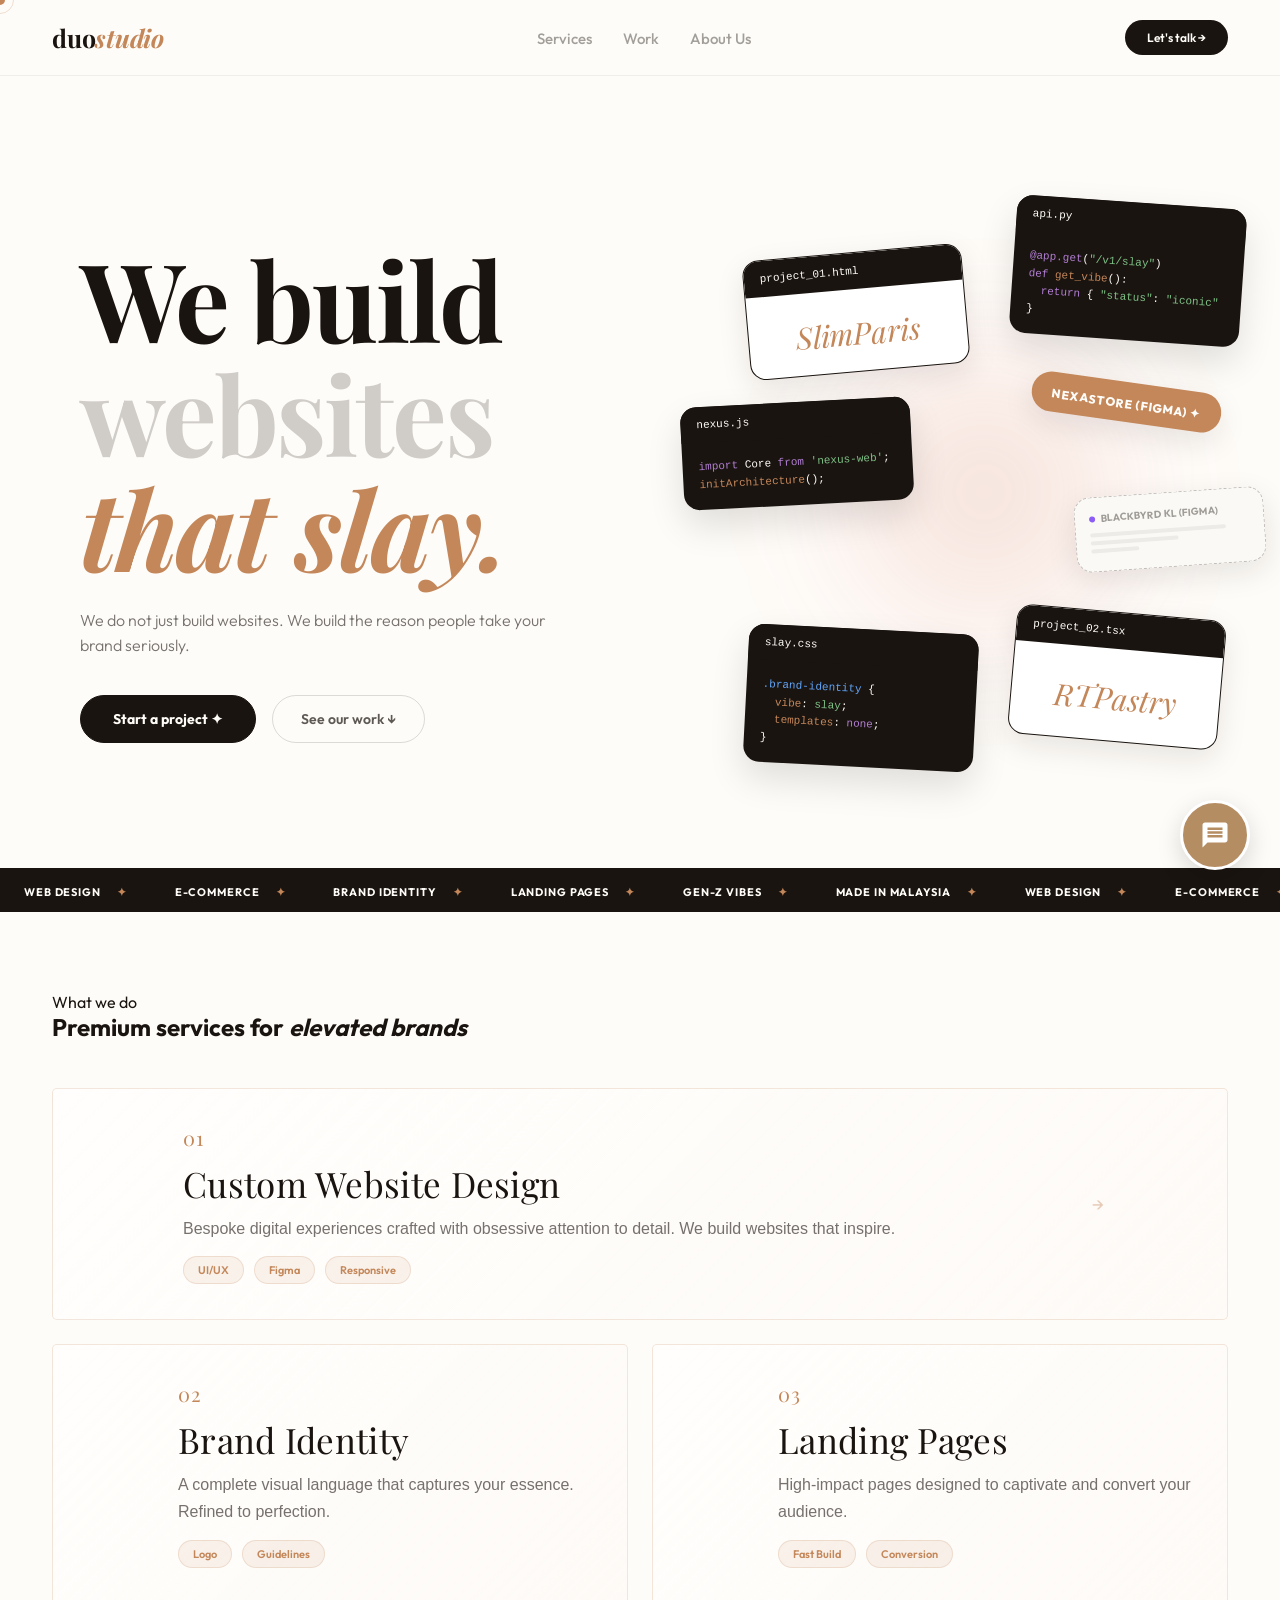
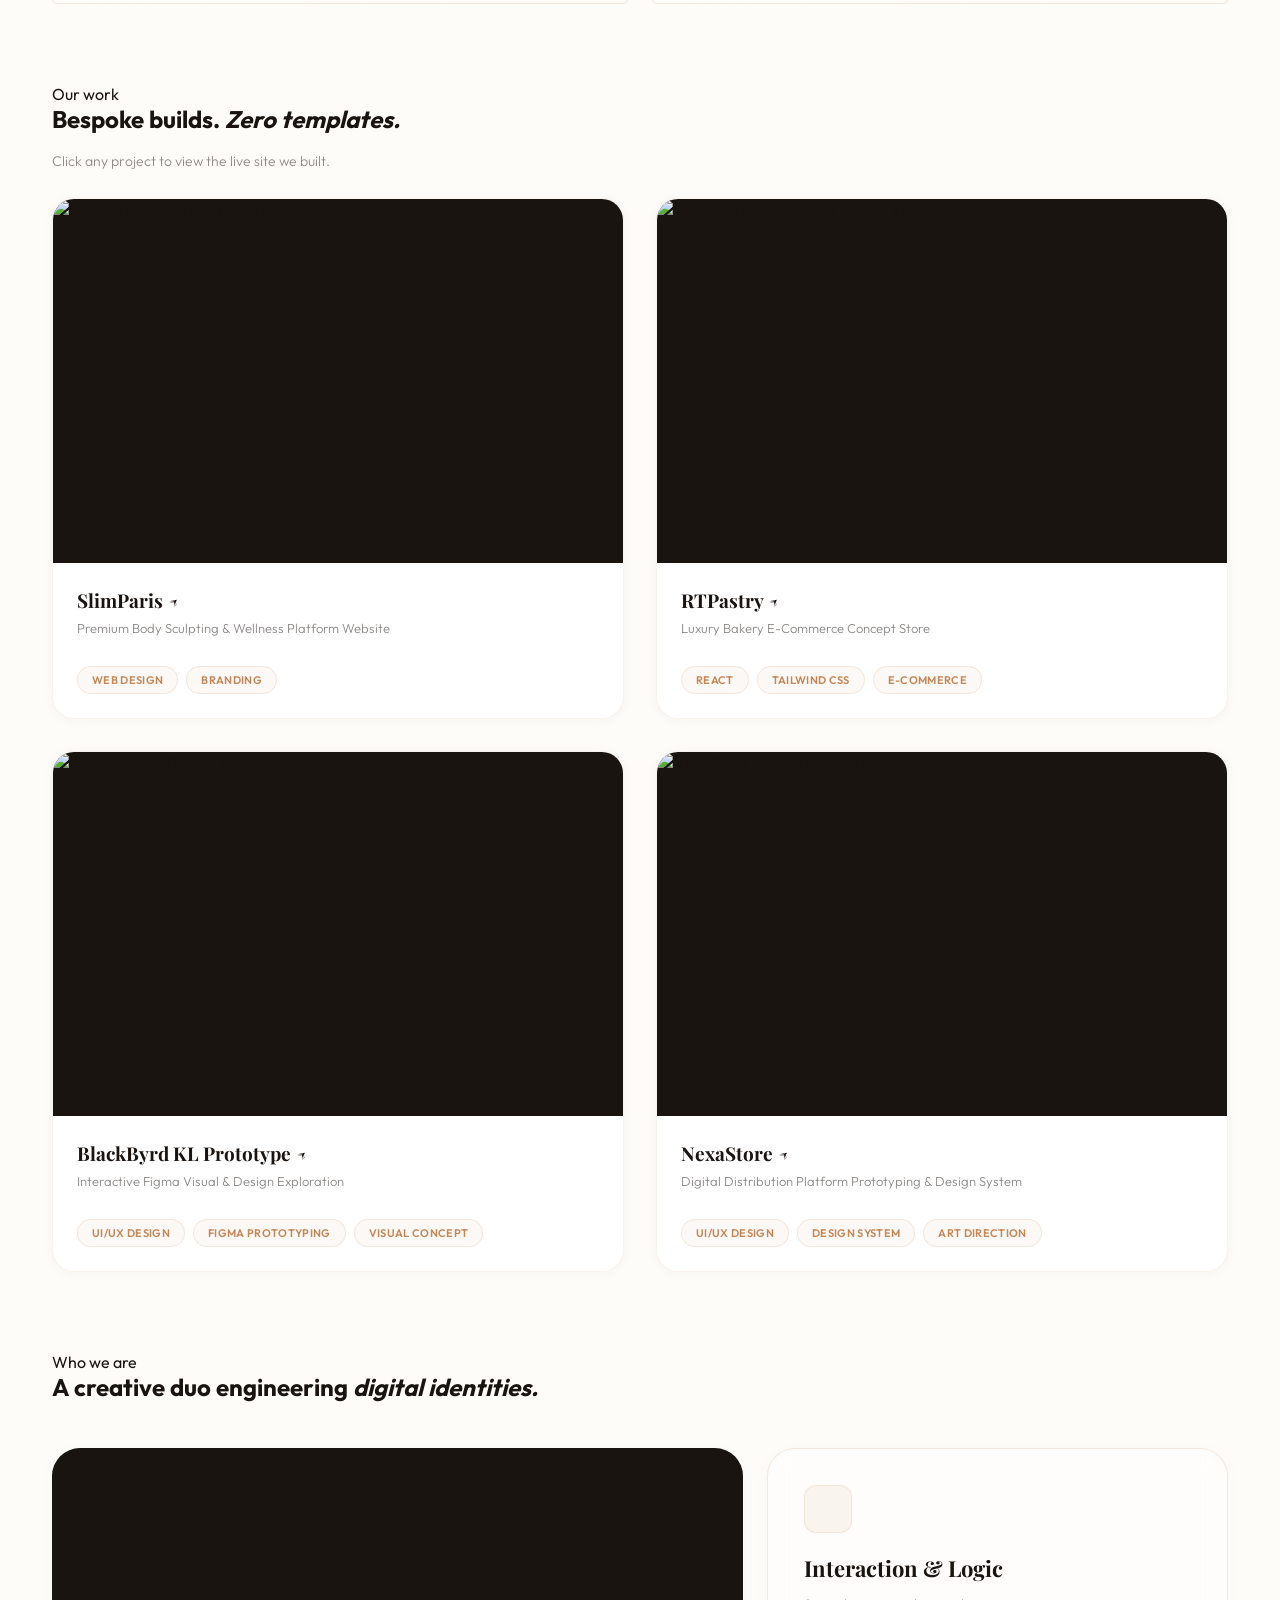
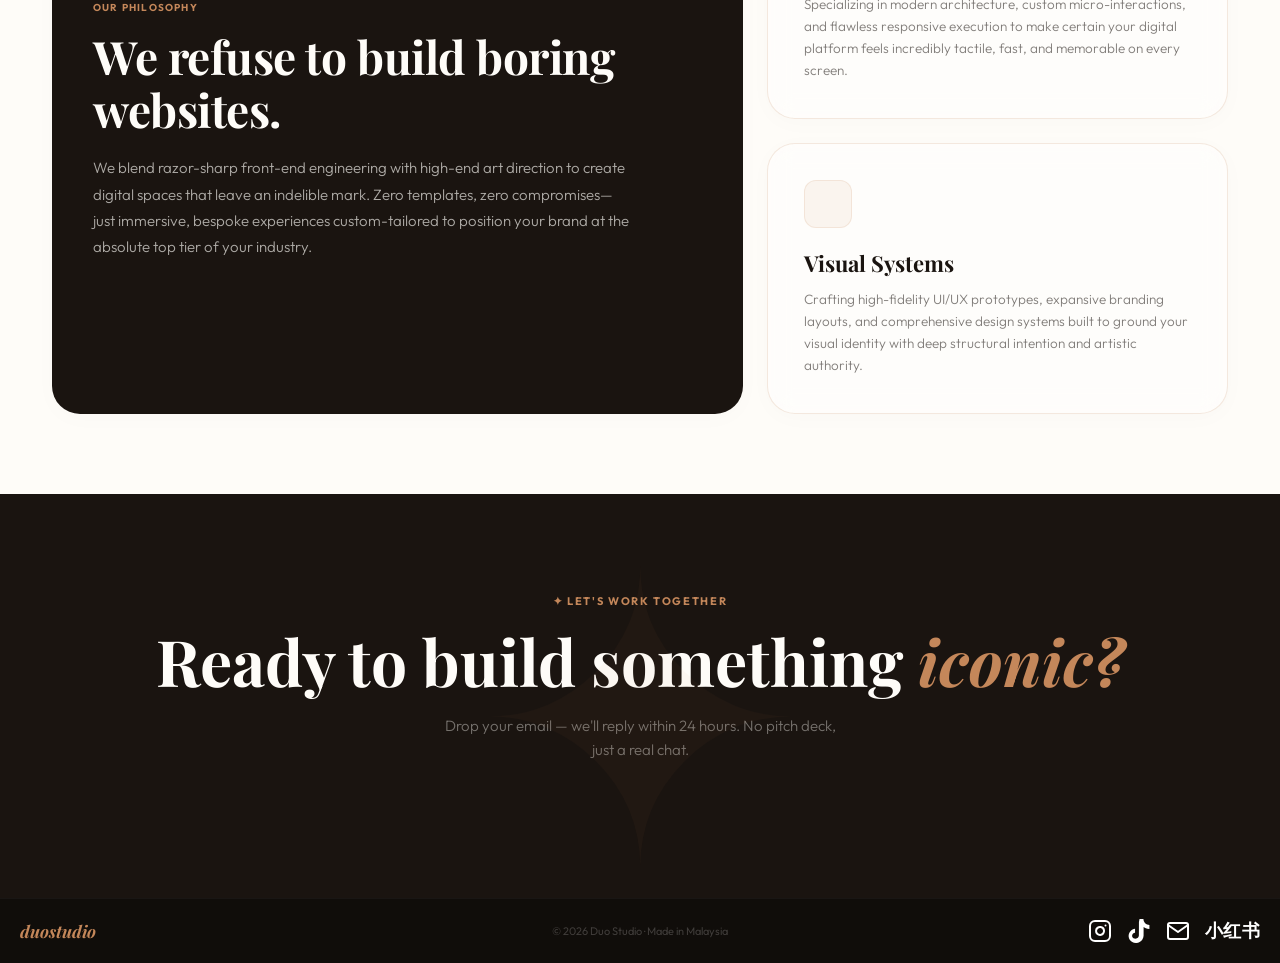
==== index.html @ 30412e34 "DUOSTUDIOFTW" ====
<!DOCTYPE html>
<html lang="en">
<head>
  <meta charset="UTF-8">
  <meta name="viewport" content="width=device-width, initial-scale=1.0">
  <title>Duo Studio</title>

  <!-- Google Fonts -->
  <link href="https://fonts.googleapis.com/css2?family=Outfit:wght@300;400;500;600;700;800&family=Playfair+Display:ital,wght@0,400;0,700;1,400&family=Fraunces:ital,opsz,wght@1,9..144,300;1,9..144,400&display=swap" rel="stylesheet">

  <!-- Tabler Icons -->
  <link rel="stylesheet" href="https://cdn.jsdelivr.net/npm/@tabler/icons-webfont@latest/dist/tabler-icons.min.css">

  <!-- External CSS Link -->
  <link rel="stylesheet" href="portfolio.css">
</head>
<body>

  <!-- Custom Cursor Elements -->
  <div id="dot"></div>
  <div id="ring"></div>

  <!-- Navigation -->
  <nav>
    <div class="logo" onclick="window.scrollTo({top: 0, behavior: 'smooth'})" style="cursor: pointer;">duo<i>studio</i></div>
    
    <div class="nlinks">
      <a href="#services">Services</a>
      <a href="#work">Work</a>
      <a href="#about">About Us</a>
    </div>
    <button class="ncta" onclick="document.querySelector('#contact').scrollIntoView({behavior: 'smooth'})">Let's talk →</button>

    <button class="hamburger" aria-label="Toggle Navigation Menu">
      <div class="bar"></div>
      <div class="bar"></div>
    </button>
  </nav>

  <div class="mobile-menu">
    <div class="menu-backdrop-glow"></div>
    <div class="mobile-links">
      <a href="#services" class="m-link">Services</a>
      <a href="#work" class="m-link">Work</a>
      <a href="#about" class="m-link">About Us</a>
      <button class="m-cta" onclick="document.querySelector('#contact').scrollIntoView({behavior: 'smooth'})">Let's talk →</button>
    </div>
  </div>

  <!-- Hero Section -->
  <div class="hero">
    
    <!-- Left Column: Copy & Value Proposition -->
    <div class="hero-l">
      <h1 class="h1">We build<br><span class="fade">websites</span><br><span class="br">that slay.</span></h1>
      <p class="sub">We do not just build websites. We build the reason people take your brand seriously.</p>
      <div class="btns">
        <button class="b1" onclick="document.querySelector('#contact').scrollIntoView({behavior: 'smooth'})">Start a project ✦</button>
        <button class="b2" onclick="document.querySelector('#work').scrollIntoView({behavior: 'smooth'})">See our work ↓</button>
      </div>
    </div>

    <!-- Right Column: Separated Static Floating Canvas -->
    <div class="hero-r">
      <div class="sticker-stack">
        
        <!-- Project 1: SlimParis Snapshot -->
        <div class="sticker stk-1">
          <div class="stk-head"><span>project_01.html</span></div>
          <div class="stk-body slimB">
            <span class="stk-logo">SlimParis</span>
          </div>
        </div>

        <!-- Project 2: RTPastry React Sheet -->
        <div class="sticker stk-2">
          <div class="stk-head" ><span>project_02.tsx</span></div>
          <div class="stk-body rtpB">
            <span class="stk-logo">RTPastry</span>
          </div>
        </div>

        <!-- Project 3a: JS Code Snippet -->
        <div class="sticker js-box">
          <div class="stk-head"><span>nexus.js</span></div>
          <div class="stk-code-container">
            <span class="c-purple">import</span> Core <span class="c-purple">from</span> <span class="c-green">'nexus-web'</span>;<br>
            <span class="c-gold">initArchitecture</span>();
          </div>
        </div>

        <!-- Project 3b: CSS Slay Code Snippet -->
        <div class="sticker css-box">
          <div class="stk-head"><span>slay.css</span></div>
          <div class="stk-code-container">
            <span class="c-blue">.brand-identity</span> {<br>
            &nbsp;&nbsp;<span class="c-gold">vibe</span>: <span class="c-green">slay</span>;<br>
            &nbsp;&nbsp;<span class="c-gold">templates</span>: <span class="c-purple">none</span>;<br>
            }
          </div>
        </div>

        <!-- Project 3c: Python Backend API Snippet -->
        <div class="sticker py-box">
          <div class="stk-head"><span>api.py</span></div>
          <div class="stk-code-container">
            <span class="c-purple">@app.get</span>(<span class="c-green">"/v1/slay"</span>)<br>
            <span class="c-purple">def</span> <span class="c-gold">get_vibe</span>():<br>
            &nbsp;&nbsp;<span class="c-purple">return</span> { <span class="c-green">"status"</span>: <span class="c-green">"iconic"</span> }
          </div>
        </div>

        <!-- Project 4: Ribbon Tag Concept -->
        <div class="sticker stk-4">
          <span class="stk-tag-text">NexaStore (Figma) ✦</span>
        </div>

        <!-- Project 5: Figma Layout Matrix -->
        <div class="sticker stk-5">
          <div class="figma-header">
            <div class="f-dot"></div><span>BlackByrd KL (Figma)</span>
          </div>
          <div class="mock-ui-bars"><div></div><div></div><div></div></div>
        </div>

      </div>
    </div>

  </div>

  <!-- Text Marquee Ticker -->
  <div class="ticker-wrap">
    <div class="ticker-inner">
      <span class="ticker-item">Web Design<span class="sep">✦</span></span>
      <span class="ticker-item">E-Commerce<span class="sep">✦</span></span>
      <span class="ticker-item">Brand Identity<span class="sep">✦</span></span>
      <span class="ticker-item">Landing Pages<span class="sep">✦</span></span>
      <span class="ticker-item">Gen-Z Vibes<span class="sep">✦</span></span>
      <span class="ticker-item">Made in Malaysia<span class="sep">✦</span></span>
      <span class="ticker-item">Web Design<span class="sep">✦</span></span>
      <span class="ticker-item">E-Commerce<span class="sep">✦</span></span>
      <span class="ticker-item">Brand Identity<span class="sep">✦</span></span>
      <span class="ticker-item">Landing Pages<span class="sep">✦</span></span>
      <span class="ticker-item">Gen-Z Vibes<span class="sep">✦</span></span>
      <span class="ticker-item">Made in Malaysia<span class="sep">✦</span></span>
      <span class="ticker-item">Web Design<span class="sep">✦</span></span>
      <span class="ticker-item">E-Commerce<span class="sep">✦</span></span>
      <span class="ticker-item">Brand Identity<span class="sep">✦</span></span>
      <span class="ticker-item">Landing Pages<span class="sep">✦</span></span>
      <span class="ticker-item">Gen-Z Vibes<span class="sep">✦</span></span>
      <span class="ticker-item">Made in Malaysia<span class="sep">✦</span></span>
      <span class="ticker-item">Web Design<span class="sep">✦</span></span>
      <span class="ticker-item">E-Commerce<span class="sep">✦</span></span>
      <span class="ticker-item">Brand Identity<span class="sep">✦</span></span>
      <span class="ticker-item">Landing Pages<span class="sep">✦</span></span>
      <span class="ticker-item">Gen-Z Vibes<span class="sep">✦</span></span>
      <span class="ticker-item">Made in Malaysia<span class="sep">✦</span></span>
    </div>
  </div>

  <!-- WHAT WE DO  -->
  <section id="services">
    <span class="stag">What we do</span>
    <h2 class="stitle rv">Premium services for <em>elevated brands</em></h2>
    
    <div class="luxury-services-grid rv">
      <!-- Full Width Card: Custom Website Design -->
      <div class="luxury-service-card full-width">
        <div class="card-layout-full">
          <div class="service-icon-box">
            <i class="ti ti-world-www"></i>
          </div>
          <div class="service-content">
            <div class="service-number">01</div>
            <h3 class="service-title">Custom Website Design</h3>
            <p class="service-description">Bespoke digital experiences crafted with obsessive attention to detail. We build websites that inspire.</p>
            <div class="service-tags">
              <span class="service-tag">UI/UX</span>
              <span class="service-tag">Figma</span>
              <span class="service-tag">Responsive</span>
            </div>
          </div>
          <div class="service-arrow">→</div>
        </div>
      </div>

      <!-- Two Column Grid Wrapper -->
      <div class="two-col-wrapper">
        <!-- Brand Identity -->
        <div class="luxury-service-card">
          <div class="card-layout-normal">
            <div class="service-icon-box">
              <i class="ti ti-palette"></i>
            </div>
            <div class="service-content">
              <div class="service-number">02</div>
              <h3 class="service-title">Brand Identity</h3>
              <p class="service-description">A complete visual language that captures your essence. Refined to perfection.</p>
              <div class="service-tags">
                <span class="service-tag">Logo</span>
                <span class="service-tag">Guidelines</span>
              </div>
            </div>
          </div>
        </div>

        <!-- Landing Pages -->
        <div class="luxury-service-card">
          <div class="card-layout-normal">
            <div class="service-icon-box">
              <i class="ti ti-rocket"></i>
            </div>
            <div class="service-content">
              <div class="service-number">03</div>
              <h3 class="service-title">Landing Pages</h3>
              <p class="service-description">High-impact pages designed to captivate and convert your audience.</p>
              <div class="service-tags">
                <span class="service-tag">Fast build</span>
                <span class="service-tag">Conversion</span>
              </div>
            </div>
          </div>
        </div>
      </div>
    </div>
  </section>

  <!-- Portfolio Grid -->
<section id="work" style="padding-top:0;">
    <span class="stag">Our work</span>
    <h2 class="stitle rv">Bespoke builds. <em>Zero templates.</em></h2>

    <p class="work-hint rv">Click any project to view the live site we built.</p>

    <div class="pgrid rv">
      
      <a href="https://www.slimparis.com.my" target="_blank" class="pcard-link" aria-label="View SlimParis live website">
        <div class="pcard">
          <div class="pimg img-slim">
            <img src="images/SlimParis.png" alt="SlimParis Live Website Preview">
            <div class="view-overlay">
              <span>View live site ↗</span>
            </div>
          </div>
          <div class="pinfo">
            <h4>SlimParis ↗</h4>
            <p>Premium Body Sculpting & Wellness Platform Website</p>
            <div class="tags-wrapper">
              <span class="ptag">Web Design</span>
              <span class="ptag">Branding</span>
            </div>
          </div>
        </div>
      </a>

      <a href="https://rtpastry.netlify.app" target="_blank" class="pcard-link" aria-label="View RTPastry live website">
        <div class="pcard">
          <div class="pimg img-rt">
            <img src="images/RTPastry.png" alt="RTPastry E-Commerce Website Preview">
            <div class="view-overlay">
              <span>View live site ↗</span>
            </div>
          </div>
          <div class="pinfo">
            <h4>RTPastry ↗</h4>
            <p>Luxury Bakery E-Commerce Concept Store</p>
            <div class="tags-wrapper">
              <span class="ptag">React</span>
              <span class="ptag">Tailwind CSS</span>
              <span class="ptag">E-Commerce</span>
            </div>
          </div>
        </div>
      </a>

      <a href="https://www.figma.com/proto/14rhyBUuVlEqo2nHV3RLxf/HCI?node-id=157-749&t=5IPx38cKzrSJtp6p-1" target="_blank" class="pcard-link" aria-label="View BlackByrd KL prototype">
        <div class="pcard">
          <div class="pimg img-blackbyrd">
            <img src="images/BlackByrd KL.png" alt="BlackByrd KL Design Platform Preview">
            <div class="view-overlay">
              <span>View prototype ↗</span>
            </div>
          </div>
          <div class="pinfo">
            <h4>BlackByrd KL Prototype ↗</h4>
            <p>Interactive Figma Visual & Design Exploration</p>
            <div class="tags-wrapper">
              <span class="ptag">UI/UX Design</span>
              <span class="ptag">Figma Prototyping</span>
              <span class="ptag">Visual Concept</span>
            </div>
          </div>
        </div>
      </a>

      <a href="https://www.figma.com/proto/yiMww3f1YKPaKt1hUWXniW/Nexa?node-id=0-1&t=dz1HUVcoHMRDGzrb-1" target="_blank" class="pcard-link" aria-label="View NexaStore prototype">
        <div class="pcard">
          <div class="pimg img-nexa">
            <img src="images/NexaStore.png" alt="NexaStore Design System Preview">
            <div class="view-overlay">
              <span>View prototype ↗</span>
            </div>
          </div>
          <div class="pinfo">
            <h4>NexaStore ↗</h4>
            <p>Digital Distribution Platform Prototyping & Design System</p>
            <div class="tags-wrapper">
              <span class="ptag">UI/UX Design</span>
              <span class="ptag">Design System</span>
              <span class="ptag">Art Direction</span>
            </div>
          </div>
        </div>
      </a>

    </div>
  </section>

  <!-- About Team Section -->
  <section id="about" style="padding-top:0;">
    <span class="stag">Who we are</span>
    <h2 class="stitle rv">A creative duo engineering <em>digital identities.</em></h2>
    
    <div class="abento-grid rv">
      <!-- Bento Tile 1: Large Studio Manifesto -->
      <div class="abento-card manifesto">
        <span class="arole">Our Philosophy</span>
        <h3>We refuse to build boring websites.</h3>
        <p>We blend razor-sharp front-end engineering with high-end art direction to create digital spaces that leave an indelible mark. Zero templates, zero compromises—just immersive, bespoke experiences custom-tailored to position your brand at the absolute top tier of your industry.</p>
      </div>

      <!-- Bento Tile 2: Interaction & UI/UX Logic Focus -->
      <div class="abento-card focus-card">
        <div class="focus-icon"><i class="ti ti-code"></i></div>
        <h3>Interaction & Logic</h3>
        <p>Specializing in modern architecture, custom micro-interactions, and flawless responsive execution to make certain your digital platform feels incredibly tactile, fast, and memorable on every screen.</p>
      </div>

      <!-- Bento Tile 3: Visual Identity & Design System Focus -->
      <div class="abento-card focus-card">
        <div class="focus-icon"><i class="ti ti-layers-intersect"></i></div>
        <h3>Visual Systems</h3>
        <p>Crafting high-fidelity UI/UX prototypes, expansive branding layouts, and comprehensive design systems built to ground your visual identity with deep structural intention and artistic authority.</p>
      </div>
    </div>
  </section>

  <!-- Contact CTA -->
  <div class="cta" id="contact">
    <span class="cta-t">✦ Let's work together</span>
    <h2>Ready to build something <em>iconic?</em></h2>
    <p class="cta-sub">Drop your email — we'll reply within 24 hours. No pitch deck, just a real chat.</p>
  </div>

<!-- Footer -->
<footer style="position: relative; display: flex; justify-content: space-between; align-items: center; padding: 20px; box-sizing: border-box; min-height: 60px;">
  
  <div class="fl" onclick="window.scrollTo({top: 0, behavior: 'smooth'})" style="cursor: pointer; z-index: 2;">
    duo<i>studio</i>
  </div>
  
  <div class="fc" style="position: absolute; left: 50%; transform: translateX(-50%); white-space: nowrap; z-index: 1;">
    © 2026 Duo Studio · Made in Malaysia 
  </div>
  
  <div class="flinks" style="display: flex; gap: 15px; align-items: center; z-index: 2;">
    
    <a href="#" aria-label="Instagram" style="color: white; display: flex; align-items: center;">
      <svg width="24" height="24" viewBox="0 0 24 24" fill="none" stroke="currentColor" stroke-width="2" stroke-linecap="round" stroke-linejoin="round">
        <rect x="2" y="2" width="20" height="20" rx="5" ry="5"></rect>
        <path d="M16 11.37A4 4 0 1 1 12.63 8 4 4 0 0 1 16 11.37z"></path>
        <line x1="17.5" y1="6.5" x2="17.51" y2="6.5"></line>
      </svg>
    </a>

    <a href="#" aria-label="TikTok" style="color: white; display: flex; align-items: center;">
      <svg width="24" height="24" viewBox="0 0 24 24" fill="currentColor">
        <path d="M12.525.02c1.31-.02 2.61-.01 3.91-.02.08 1.53.63 3.09 1.75 4.17 1.12 1.11 2.7 1.62 4.24 1.79v4.03c-1.44-.05-2.89-.35-4.2-.97-.57-.26-1.1-.59-1.62-.93-.01 2.92.01 5.84-.02 8.75-.08 1.4-.54 2.79-1.35 3.94-1.31 1.92-3.58 3.17-5.91 3.21-1.43.08-2.86-.31-4.08-1.03-2.02-1.12-3.44-3.17-3.61-5.46-.14-1.92.54-3.84 1.83-5.32 1.15-1.32 2.82-2.17 4.59-2.34v3.91c-.81.08-1.6.45-2.18 1.05-.69.7-.93 1.76-.66 2.7.28.98 1.05 1.75 2.01 2.02 1.05.3 2.19.12 3.09-.43.92-.56 1.5-1.55 1.57-2.65.06-4.52.02-9.04.05-13.56z"/>
      </svg>
    </a>

    <a href="#" aria-label="Email" style="color: white; display: flex; align-items: center;">
      <svg width="24" height="24" viewBox="0 0 24 24" fill="none" stroke="currentColor" stroke-width="2" stroke-linecap="round" stroke-linejoin="round">
        <path d="M4 4h16c1.1 0 2 .9 2 2v12c0 1.1-.9 2-2 2H4c-1.1 0-2-.9-2-2V6c0-1.1.9-2 2-2z"></path>
        <polyline points="22,6 12,13 2,6"></polyline>
      </svg>
    </a>

    <a href="#" aria-label="Xiao Hong Shu" style="text-decoration: none; display: flex; align-items: center;">
      <span style="color: #ffffff; font-size: 18px; font-weight: bold; font-family: sans-serif; letter-spacing: 0.5px;">小红书</span>
    </a>

  </div>
</footer>

<!-- Floating Social Widget Container -->
  <div class="social-widget-container">

    <!-- Floating Menu Panel -->
    <div class="social-menu-panel">
      <!-- TikTok -->
      <a href="#" class="social-bubble-btn" aria-label="TikTok">
        <svg viewBox="0 0 24 24"><path d="M12.525.02c1.31-.02 2.61-.01 3.91-.02.08 1.53.63 3.09 1.75 4.17 1.12 1.11 2.7 1.62 4.24 1.79v4.03c-1.44-.05-2.89-.35-4.2-.97-.57-.26-1.1-.59-1.62-.93-.01 2.92.01 5.84-.02 8.75-.08 1.4-.54 2.79-1.35 3.94-1.31 1.92-3.58 3.17-5.91 3.21-1.43.08-2.86-.31-4.08-1.03-2.02-1.12-3.44-3.17-3.61-5.46-.14-1.92.54-3.84 1.83-5.32 1.15-1.32 2.82-2.17 4.59-2.34v3.91c-.81.08-1.6.45-2.18 1.05-.69.7-.93 1.76-.66 2.7.28.98 1.05 1.75 2.01 2.02 1.05.3 2.19.12 3.09-.43.92-.56 1.5-1.55 1.57-2.65.06-4.52.02-9.04.05-13.56z"/></svg>
      </a>
      
      <!-- Xiao Hong Shu (Text Block) -->
      <a href="#" class="social-bubble-btn text-btn" aria-label="Xiao Hong Shu">
        <span>小红书</span>
      </a>
      
      <!-- Instagram -->
      <a href="#" class="social-bubble-btn" aria-label="Instagram">
        <svg viewBox="0 0 24 24" style="width: 26px; height: 26px; fill: none !important; stroke: currentColor !important; stroke-width: 2.2px; stroke-linecap: round; stroke-linejoin: round;">
          <rect x="2" y="2" width="20" height="20" rx="5" ry="5"></rect>
          <path d="M16 11.37A4 4 0 1 1 12.63 8 4 4 0 0 1 16 11.37z"></path>
          <line x1="17.5" y1="6.5" x2="17.51" y2="6.5"></line>
        </svg>
      </a>

      <!-- Email -->
      <a href="mailto:your-email@domain.com" class="social-bubble-btn mail-btn" aria-label="Email">
        <svg viewBox="0 0 24 24" class="email-icon" style="fill: none !important; stroke: currentColor !important; stroke-width: 2px !important; stroke-linecap: round !important; stroke-linejoin: round !important;">
          <path d="M4 4h16c1.1 0 2 .9 2 2v12c0 1.1-.9 2-2 2H4c-1.1 0-2-.9-2-2V6c0-1.1.9-2 2-2z"></path>
          <polyline points="22,6 12,13 2,6"></polyline>
        </svg>
      </a>
    </div>

    <!-- Primary Floating Toggle Button -->
    <button class="main-trigger-btn" aria-label="Toggle Social Menu">
      <svg viewBox="0 0 24 24">
        <path d="M20 2H4c-1.1 0-1.99.9-1.99 2L2 22l4-4h14c1.1 0 2-.9 2-2V4c0-1.1-.9-2-2-2zm-2 12H6v-2h12v2zm0-3H6V9h12v2zm0-3H6V6h12v2z"/>
      </svg>
    </button>
    
  </div>

  <!-- External JS Script Link -->
  <script src="portfolio.js"></script>
</body>
</html>
---- portfolio.css ----
* {
  margin: 0;
  padding: 0;
  box-sizing: border-box;
}
html {
  scroll-behavior: smooth;
}
body {
  font-family: 'Outfit', sans-serif;
  overflow-x: hidden; 
  background: #fefcf8;
  color: #1a1410;
  width: 100%;
}

/* ── CUSTOM CURSOR ── */
#dot {
  width: 10px;
  height: 10px;
  border-radius: 50%;
  position: fixed;
  pointer-events: none;
  z-index: 9999;
  transform: translate(-50%, -50%);
  transition: width .15s, height .15s;
  background: #c4875a;
}
#ring {
  width: 28px;
  height: 28px;
  border-radius: 50%;
  border: 1.5px solid rgba(196,135,90,.5);
  position: fixed;
  pointer-events: none;
  z-index: 9998;
  transform: translate(-50%, -50%);
  opacity: .5;
}

/* ── ANIMATION & REVEAL UTILS ── */
.ticker-wrap {
  overflow: hidden;
  padding: 12px 0;
  background: #1a1410;
  width: 100%;
}
.ticker-inner {
  display: inline-flex;
  animation: tick 24s linear infinite;
  white-space: nowrap;
}
@keyframes tick {
  from { transform: translateX(0); }
  to { transform: translateX(-50%); }
}

.rv {
  opacity: 0;
  transform: translateY(22px);
  transition: opacity .6s, transform .6s;
}
.rv.vis {
  opacity: 1;
  transform: translateY(0);
}
.d1 { transition-delay: .08s; }
.d2 { transition-delay: .16s; }
.d3 { transition-delay: .24s; }

section, #contact {
  scroll-margin-top: 100px;
}

/* ── NAVIGATION ── */
nav {
  position: sticky;
  top: 0;
  z-index: 100;
  padding: 20px 52px;
  display: flex;
  justify-content: space-between;
  align-items: center;
  background: rgba(254,252,248,.9);
  backdrop-filter: blur(16px);
  border-bottom: 1px solid rgba(26,20,16,.06);
}
.logo {
  font-family: 'Playfair Display', serif;
  font-size: 25px;
  font-weight: 700;
  color: #1a1410;
  letter-spacing: -.01em;
}
.logo i {
  font-style: italic;
  color: #c4875a;
}
.nlinks a {
  font-size: 15px;
  font-weight: 500;
  color: rgba(26,20,16,.4);
  text-decoration: none;
  padding: 6px 14px;
  border-radius: 100px;
  transition: all .18s;
}
.nlinks a:hover {
  color: #c4875a;
  background: rgba(196,135,90,.06);
}
.ncta {
  background: #1a1410;
  color: #fefcf8;
  font-family: 'Outfit', sans-serif;
  font-weight: 600;
  font-size: 12px;
  padding: 10px 22px;
  border-radius: 100px;
  border: none;
  cursor: pointer;
}

/* ── HAMBURGER MENU CORE ── */
.hamburger {
  display: none;
  flex-direction: column;
  gap: 6px;
  background: transparent;
  border: none;
  cursor: pointer;
  padding: 8px;
  z-index: 200;
}
.hamburger .bar {
  width: 24px;
  height: 2px;
  background-color: #1a1410;
  border-radius: 2px;
  transition: transform 0.3s cubic-bezier(0.25, 1, 0.5, 1), opacity 0.3s ease;
}
.hamburger.active .bar:nth-child(1) { transform: translateY(4px) rotate(45deg); }
.hamburger.active .bar:nth-child(2) { transform: translateY(-4px) rotate(-45deg); }

.mobile-menu {
  position: fixed;
  top: 0;
  left: 0;
  width: 100vw;
  height: 100vh;
  background: #fefcf8;
  z-index: 90;
  display: flex;
  align-items: center;
  justify-content: center;
  transform: translateY(-100%);
  transition: transform 0.5s cubic-bezier(0.77, 0, 0.175, 1);
  pointer-events: none;
  overflow: hidden;
}
.mobile-menu.open {
  transform: translateY(0);
  pointer-events: auto;
}
.menu-backdrop-glow {
  position: absolute;
  width: 300px;
  height: 300px;
  background: radial-gradient(circle, rgba(196, 135, 90, 0.15) 0%, transparent 70%);
  filter: blur(40px);
  top: 20%;
  left: 10%;
  pointer-events: none;
}
.mobile-links {
  display: flex;
  flex-direction: column;
  align-items: center;
  gap: 28px;
  text-align: center;
  width: 100%;
}
.mobile-links a {
  font-family: 'Playfair Display', serif;
  font-size: 32px;
  font-weight: 700;
  color: #1a1410;
  text-decoration: none;
  opacity: 0;
  transform: translateY(20px);
  transition: opacity 0.4s ease, transform 0.4s ease;
}
.mobile-menu.open .m-link { opacity: 1; transform: translateY(0); }
.mobile-menu.open .m-link:nth-child(1) { transition-delay: 0.2s; }
.mobile-menu.open .m-link:nth-child(2) { transition-delay: 0.28s; }
.mobile-menu.open .m-link:nth-child(3) { transition-delay: 0.36s; }
.mobile-menu.open .m-link:nth-child(4) { transition-delay: 0.44s; }

.m-cta {
  margin-top: 12px;
  background: #1a1410;
  color: #fefcf8;
  font-family: 'Outfit', sans-serif;
  font-weight: 600;
  font-size: 14px;
  padding: 14px 36px;
  border-radius: 100px;
  border: none;
  cursor: pointer;
  opacity: 0;
  transition: opacity 0.4s ease 0.52s;
}
.mobile-menu.open .m-cta { opacity: 1; }

/* ── HERO GRID LAYOUT ── */
.hero {
  min-height: 88vh;
  display: grid;
  grid-template-columns: 1.2fr 0.8fr;
  gap: 40px;
  padding: 120px 80px 80px 80px;
  align-items: center;
  max-width: 1440px;
  margin: 0 auto;
  position: relative;
  box-sizing: border-box;
}
.hero-l {
  display: flex;
  flex-direction: column;
  align-items: flex-start;
  text-align: left;
  z-index: 9;
  width: 100%;
}
.tag {
  display: inline-flex;
  align-items: center;
  gap: 8px;
  background: rgba(196, 135, 90, 0.08);
  border: 1px solid rgba(196, 135, 90, 0.2);
  border-radius: 100px;
  padding: 6px 16px;
  font-size: 12px;
  font-weight: 600;
  color: #c4875a;
  margin-bottom: 24px;
}
.tdot {
  width: 8px;
  height: 8px;
  border-radius: 50%;
  background: #c4875a;
  animation: pulse 1.8s infinite;
}
@keyframes pulse {
  0%, 100% { box-shadow: 0 0 0 0 rgba(196, 135, 90, 0.5); }
  50% { box-shadow: 0 0 0 6px rgba(196, 135, 90, 0); }
}

.h1 {
  font-family: 'Playfair Display', serif;
  font-size: clamp(90px, 8.5vw, 127px);
  line-height: 1.05;
  letter-spacing: -.02em;
  color: #1a1410;
  margin-bottom: 24px;
}
.h1 .br { color: #c4875a; font-style: italic; }
.h1 .fade { color: rgba(26, 20, 16, 0.2); }

.sub {
  font-size: 16px;
  color: rgba(26, 20, 16, 0.6);
  line-height: 1.6;
  max-width: 480px;
  margin-bottom: 36px;
  font-weight: 300;
}
.btns {
  display: flex;
  flex-wrap: wrap;
  gap: 16px;
}
.b1 {
  font-family: 'Outfit', sans-serif;
  font-weight: 700;
  font-size: 14px;
  padding: 14px 32px;
  border-radius: 100px;
  background: #1a1410;
  color: #fefcf8;
  border: 1px solid #1a1410;
  cursor: pointer;
  transition: all .25s ease;
}
.b1:hover {
  transform: translateY(-3px);
  box-shadow: 0 12px 28px rgba(26, 20, 16, 0.15);
}
.b2 {
  font-family: 'Outfit', sans-serif;
  font-size: 14px;
  font-weight: 600;
  padding: 14px 28px;
  border-radius: 100px;
  border: 1px solid rgba(26, 20, 16, 0.15);
  color: rgba(26, 20, 16, 0.7);
  background: transparent;
  cursor: pointer;
  transition: all .25s ease;
}
.b2:hover {
  border-color: #c4875a;
  color: #c4875a;
  transform: translateY(-3px);
}

.hero-r {
  position: relative;
  height: 500px;
  width: 100%;
  max-width: 500px;
  justify-self: center;
  display: flex;
  align-items: center;
  justify-content: center;
  z-index: 1;
}
.hero-r::before {
  content: '';
  position: absolute;
  width: 350px;
  height: 350px;
  background: radial-gradient(circle, rgba(196, 135, 90, 0.25) 0%, rgba(244, 63, 94, 0.08) 50%, transparent 70%);
  filter: blur(60px);
  z-index: 0;
  pointer-events: none;
  animation: ambientFloat 8s ease-in-out infinite alternate;
}
@keyframes ambientFloat {
  0% { transform: translate(0, 0) scale(1); opacity: 0.8; }
  100% { transform: translate(20px, -20px) scale(1.1); opacity: 1; }
}

.sticker-stack {
  position: relative;
  width: 100%;
  height: 100%;
  z-index: 1;
}

.sticker {
  position: absolute;
  background: #fff;
  border: 1px solid #1a1410;
  border-radius: 16px;
  box-shadow: 0 10px 30px rgba(26, 20, 16, 0.10);
  transition: transform 0.4s cubic-bezier(0.175, 0.885, 0.32, 1.275), box-shadow 0.3s ease;
  cursor: grab;
  box-sizing: border-box;
}
.sticker:hover {
  box-shadow: 0 20px 40px rgba(196,135,90,0.15);
  z-index: 10 !important;
}

.stk-head { 
  background: #1a1410; 
  padding: 12px 16px;
  font-size: 11px; 
  color: #fefcf8; 
  font-family: monospace; 
  display: flex; 
  align-items: center; 
  justify-content: space-between; 
}
.stk-body { 
  width: 100%; 
  height: calc(100% - 31px); 
  display: flex; 
  align-items: center; 
  justify-content: center; 
}
.stk-body .stk-logo { 
  font-family: 'Playfair Display', serif; 
  font-style: italic; 
  font-size: 30px; 
  color: #c4875a; 
}

/* ── DESKTOP SPATIAL COORDINATES ── */
.stk-1 { width: 220px; height: 120px; top: 2%; left: -5%; transform: rotate(-5deg); padding: 0; overflow: hidden; }
.stk-2 { width: 210px; height: 130px; bottom: 0%; right: -5%; transform: rotate(5deg); padding: 0; overflow: hidden; }

.js-box, .css-box, .py-box {
  width: 230px !important;
  background: #1a1410 !important;
  border: none !important;
  padding: 0 !important;
  overflow: hidden;
  box-shadow: 0 16px 36px rgba(0,0,0,0.12) !important;
}
.js-box { top: 32%; left: -20%; transform: rotate(-3deg); }
.css-box { bottom: -5%; left: -5%; transform: rotate(3deg); }
.py-box { top: -8%; right: -10%; transform: rotate(4deg); }

.stk-code-container {
  padding: 16px;
  font-family: monospace;
  font-size: 11px;
  line-height: 1.6;
  color: #fefcf8;
  text-align: left;
}

.c-purple { color: #b07ed1; }
.c-gold { color: #c4875a; }
.c-green { color: #7ec186; }
.c-blue { color: #60a5fa; }

.stk-4 { 
  width: auto;
  white-space: nowrap;
  background: #c4875a; 
  border: none; 
  border-radius: 100px; 
  padding: 10px 20px; 
  top: 28%; 
  right: -5%; 
  transform: rotate(8deg); 
}
.stk-tag-text { font-size: 12px; font-weight: 800; color: #fefcf8; letter-spacing: 0.06em; text-transform: uppercase; }

.stk-5 { 
  width: 190px; 
  height: auto;
  background: #fbf9f5; 
  border: 1px dashed rgba(26, 20, 16, 0.25); 
  top: 50%; 
  right: -15%; 
  transform: rotate(-4deg); 
  padding: 14px;
}
.figma-header { display: flex; align-items: center; gap: 6px; font-size: 10px; font-weight: 700; color: rgba(26,20,16,0.4); text-transform: uppercase; margin-bottom: 8px; }
.f-dot { width: 6px; height: 6px; background: #8b5cf6; border-radius: 50%; }
.mock-ui-bars div { height: 4px; background: rgba(26,20,16,0.06); border-radius: 2px; margin-bottom: 4px; }
.mock-ui-bars div:nth-child(1) { width: 85%; }
.mock-ui-bars div:nth-child(2) { width: 55%; }
.mock-ui-bars div:nth-child(3) { width: 30%; }

.ticker-item {
  display: inline-flex;
  align-items: center;
  gap: 16px;
  padding: 0 24px;
  font-family: 'Outfit', sans-serif;
  font-size: 11px;
  font-weight: 700;
  letter-spacing: .08em;
  text-transform: uppercase;
  color: #fefcf8;
}
.ticker-item .sep { color: #c4875a; }

/* WHO ARE WE  */
section { padding: 80px 52px; max-width: 1440px; margin: 0 auto; box-sizing: border-box; }
/* ── BENTO GRID ── */
.abento-grid {
  display: grid;
  grid-template-columns: 1.2fr 0.8fr;
  grid-template-rows: repeat(2, minmax(180px, auto));
  gap: 24px;
  margin-top: 46px;
}

.abento-card {
  background: linear-gradient(135deg, rgba(255, 255, 255, 0.7) 0%, rgba(254, 250, 246, 0.4) 100%);
  border: 1px solid rgba(196, 135, 90, 0.18);
  border-radius: 28px;
  padding: 40px;
  box-shadow: 0 4px 24px rgba(26, 20, 16, 0.02);
  display: flex;
  flex-direction: column;
  justify-content: flex-start;
  position: relative;
  overflow: hidden;
  transition: transform 0.4s cubic-bezier(0.16, 1, 0.3, 1), border-color 0.4s ease, box-shadow 0.4s ease;
}

.abento-card:hover {
  transform: translateY(-4px);
  border-color: rgba(196, 135, 90, 0.4);
  box-shadow: 0 20px 40px rgba(196, 135, 90, 0.08);
}

.abento-card.manifesto {
  grid-row: span 2;
  background: #1a1410; 
  border-color: transparent;
  justify-content: center;
}

.abento-card.manifesto h3 {
  font-family: 'Playfair Display', serif;
  font-size: clamp(32px, 3.8vw, 46px);
  font-weight: 700;
  line-height: 1.15;
  color: #fefcf8; 
  margin-bottom: 20px;
  letter-spacing: -0.01em;
}

.abento-card.manifesto p {
  font-size: 15px;
  color: rgba(254, 252, 248, 0.65);
  line-height: 1.75;
  font-weight: 300;
  max-width: 540px;
}

.abento-card.manifesto .arole {
  color: #c4875a;
  margin-bottom: 16px;
}

.abento-card.focus-card {
  padding: 36px;
  background: rgba(255, 255, 255, 0.4);
  backdrop-filter: blur(12px); 
}

.focus-icon {
  width: 48px;
  height: 48px;
  background: rgba(196, 135, 90, 0.08);
  border-radius: 12px;
  display: flex;
  align-items: center;
  justify-content: center;
  font-size: 22px;
  color: #c4875a;
  margin-bottom: 20px;
  border: 1px solid rgba(196, 135, 90, 0.15);
  transition: all 0.3s ease;
}

.abento-card.focus-card:hover .focus-icon {
  background: #c4875a;
  color: #fefcf8;
  transform: scale(1.05);
}

.abento-card.focus-card h3 {
  font-family: 'Playfair Display', serif;
  font-size: 22px;
  font-weight: 700;
  color: #1a1410;
  margin-bottom: 10px;
}

.abento-card.focus-card p {
  font-size: 13.5px;
  color: rgba(26, 20, 16, 0.55);
  line-height: 1.65;
  font-weight: 300;
}

/* ── LUXURY SERVICES ── */
.luxury-services-grid { display: grid; grid-template-columns: 1fr; gap: 24px; margin-top: 46px; }
.two-col-wrapper { display: grid; grid-template-columns: 1fr 1fr; gap: 24px; }
.luxury-service-card {
  position: relative;
  padding: 35px;
  background: linear-gradient(135deg, rgba(255, 255, 255, 0.6) 0%, rgba(255, 249, 245, 0.4) 100%);
  border: 1px solid rgba(196, 135, 90, 0.2);
  border-radius: 5px;
  transition: all 0.8s cubic-bezier(0.34, 1.56, 0.64, 1);
  overflow: hidden;
}
.luxury-service-card::before {
  content: ''; position: absolute; bottom: 0; left: 0; width: 0; height: 1px;
  background: linear-gradient(90deg, #c4875a, transparent); transition: width 0.8s cubic-bezier(0.34, 1.56, 0.64, 1);
}
.luxury-service-card:hover {
  border-color: #c4875a; background: linear-gradient(135deg, rgba(255, 255, 255, 0.8) 0%, rgba(255, 250, 248, 0.6) 100%);
  box-shadow: 0 30px 80px rgba(196, 135, 90, 0.08), inset 0 0 1px rgba(196, 135, 90, 0.2); transform: translateY(-6px);
}
.luxury-service-card:hover::before { width: calc(100% - 70px); }

.card-layout-full { display: grid; grid-template-columns: 65px 1fr 100px; gap: 30px; align-items: center; }
.card-layout-normal { display: grid; grid-template-columns: 65px 1fr; gap: 25px; align-items: flex-start; }

.service-icon-box { width: 65px; height: 65px; display: flex; align-items: center; justify-content: center; font-size: 32px; color: #c4875a; position: relative; transition: all 0.6s cubic-bezier(0.34, 1.56, 0.64, 1); flex-shrink: 0; }
.service-icon-box .ti { font-size: inherit; color: inherit; line-height: 1; display: inline-block; }
.service-icon-box::before { content: ''; position: absolute; width: 100%; height: 100%; border: 1px solid rgba(196, 135, 90, 0.3); opacity: 0; transition: opacity 0.6s ease; }
.luxury-service-card:hover .service-icon-box { transform: scale(1.2); }
.luxury-service-card:hover .service-icon-box::before { opacity: 1; }

.service-number { font-family: 'Playfair Display', serif; font-size: 20px; font-weight: 300; color: #c4875a; margin-bottom: 12px; letter-spacing: 1px; }
.service-title { font-family: 'Playfair Display', serif; font-size: 35px; font-weight: 400; color: #1a1410; margin: 0 0 10px; letter-spacing: 0.3px; line-height: 1.2; }
.service-description { font-size: 16px; line-height: 1.7; color: rgba(26, 20, 16, 0.6); margin: 0 0 14px; font-family: sans-serif; font-weight: 300; }
.service-tags { display: flex; flex-wrap: wrap; gap: 10px; }
.service-tag { font-size: 11px; font-weight: 600; padding: 6px 14px; background: rgba(196, 135, 90, 0.1); color: #c4875a; border-radius: 20px; border: 1px solid rgba(196, 135, 90, 0.2); transition: all 0.3s ease; text-transform: capitalize; }
.luxury-service-card:hover .service-tag { background: rgba(196, 135, 90, 0.15); border-color: #c4875a; }
.service-arrow { font-size: 18px; color: #c4875a; opacity: 0.4; transition: all 0.4s ease; }
.luxury-service-card:hover .service-arrow { opacity: 1; transform: translate(4px, -4px); }

/* ==========================================================================
   PORTFOLIO UNIFIED ENGINE (PERFECT EDGE-TO-EDGE GRID MATCH)
   ========================================================================== */
.pgrid {
  display: grid;
  grid-template-columns: repeat(2, 1fr);
  gap: 32px;
  align-items: stretch; /* Forces both cards in a row to match height perfectly */
}
.work-hint {
  margin-top: -18px;
  margin-bottom: 28px;
  font-size: 14px;
  color: rgba(26, 20, 16, 0.48);
  font-weight: 300;
}
.pcard-link {
  text-decoration: none;
  color: inherit;
  display: block;
  height: 100%;
}
.pcard {
  background: #ffffff;
  border: 1px solid rgba(196, 135, 90, 0.1);
  border-radius: 22px;
  overflow: hidden;
  box-shadow: 0 1px 12px rgba(26, 20, 16, 0.04);
  display: flex;
  flex-direction: column;
  height: 100%;
  position: relative;
  transition: transform 0.35s cubic-bezier(0.16, 1, 0.3, 1), box-shadow 0.35s ease, border-color 0.35s ease;
}
.pcard:hover {
  transform: translateY(-10px);
  box-shadow: 0 24px 55px rgba(26, 20, 16, 0.12);
  border-color: rgba(196, 135, 90, 0.35);
}

/* 1. Standardized image wrapper with a clean forced aspect ratio */
.pimg {
  position: relative;
  width: 100%;
  /* This forces ALL image boxes to be the exact same shape as NexaStore (around 16:10) */
  aspect-ratio: 1000 / 640; 
  background: #1a1410; 
  overflow: hidden;
  display: flex;
  align-items: center;
  justify-content: center;
}

/* 2. Re-enabling top-anchored cover layout for uniform sizing */
.pimg img {
  width: 100%;
  height: 100%;
  object-fit: cover; /* Fills the box edge-to-edge with absolutely zero gaps */
  object-position: top center; /* Anchors image to top so navigation bars stay perfect while the bottom crops */
  display: block;
  transition: transform 0.5s cubic-bezier(0.16, 1, 0.3, 1);
}

/* Premium Zoom Hover Interaction */
.pcard:hover .pimg img {
  transform: scale(1.04);
}

/* Overlay and Hover Effects */
.pimg::before {
  content: "";
  position: absolute;
  inset: 0;
  background: rgba(26, 20, 16, 0);
  transition: background 0.35s ease;
  z-index: 1;
}
.pcard:hover .pimg::before {
  background: rgba(26, 20, 16, 0.28);
}
.view-overlay {
  position: absolute;
  inset: 0;
  z-index: 3;
  display: flex;
  align-items: center;
  justify-content: center;
  opacity: 0;
  transform: translateY(12px);
  transition: opacity 0.35s ease, transform 0.35s ease;
  pointer-events: none;
}
.view-overlay span {
  display: inline-flex;
  align-items: center;
  justify-content: center;
  padding: 12px 22px;
  border-radius: 999px;
  background: #fefcf8;
  color: #1a1410;
  font-size: 13px;
  font-weight: 800;
  letter-spacing: 0.03em;
  box-shadow: 0 14px 30px rgba(26, 20, 16, 0.18);
}
.pcard:hover .view-overlay {
  opacity: 1;
  transform: translateY(0);
}

.pinfo {
  padding: 24px;
  display: flex;
  flex-direction: column;
  flex-grow: 1;
}
.pinfo h4 {
  font-family: 'Playfair Display', serif;
  font-size: 19px;
  font-weight: 700;
  color: #1a1410;
  margin-bottom: 6px;
  transition: color 0.25s ease;
}
.pcard:hover .pinfo h4 {
  color: #c4875a;
}
.pinfo p {
  font-size: 13px;
  color: rgba(26, 20, 16, 0.5);
  margin-bottom: 16px;
  font-weight: 300;
  line-height: 1.4;
}
.tags-wrapper {
  margin-top: auto; 
  display: flex;
  flex-wrap: wrap;
  gap: 8px;
  padding-top: 12px;
}
.ptag {
  display: inline-flex;
  align-items: center;
  font-family: 'Outfit', sans-serif;
  font-size: 11px;
  font-weight: 600;
  letter-spacing: 0.03em;
  text-transform: uppercase;
  padding: 6px 14px;
  border-radius: 100px; 
  background: rgba(196, 135, 90, 0.06); 
  border: 1px solid rgba(196, 135, 90, 0.15);
  color: #c4875a;
  transition: all 0.25s ease;
}
.pcard:hover .ptag {
  background: rgba(196, 135, 90, 0.12);
  border-color: rgba(196, 135, 90, 0.3);
  transform: translateY(-1px);
}
.stitle {
  margin-bottom: 36px !important;
}

/* ── ABOUT TEAM ── */
.agrid { display: grid; grid-template-columns: 1fr 1fr; gap: 12px; }
.acard { background: #fff; border: 1px solid rgba(196,135,90,.1); border-radius: 22px; padding: 28px; box-shadow: 0 1px 12px rgba(26,20,16,.04); }
.acard.big { grid-column: span 2; background: #c4875a; border-color: transparent; }
.acard h3 { font-family: 'Playfair Display', serif; font-size: 20px; font-weight: 700; color: #1a1410; margin-bottom: 4px; }
.acard.big h3 { color: #fff; }
.arole { font-size: 10px; font-weight: 700; letter-spacing: .12em; text-transform: uppercase; color: #c4875a; margin-bottom: 12px; display: block; }
.acard.big .arole { color: rgba(255,255,255,.5); }
.acard p { font-size: 13px; color: rgba(26, 20, 16, 0.45); line-height: 1.7; font-weight: 300; }
.acard.big p { color: rgba(255,255,255,.8); font-family: 'Fraunces', serif; font-style: italic; font-size: 16px; }

/* ── CTA & FORM ── */
.cta { padding: 100px 24px; text-align: center; background: #1a1410; position: relative; overflow: hidden; width: 100%; }
.cta::before { content: '✦'; position: absolute; font-family: 'Playfair Display', serif; font-size: 400px; color: rgba(196,135,90,.04); top: 50%; left: 50%; transform: translate(-50%, -50%); pointer-events: none; }
.cta-t { font-size: 11px; font-weight: 700; letter-spacing: .15em; text-transform: uppercase; color: #c4875a; margin-bottom: 18px; display: block; }
.cta h2 { font-family: 'Playfair Display', serif; font-size: clamp(32px, 5vw, 68px); font-weight: 700; color: #fefcf8; line-height: 1.1; margin-bottom: 18px; }
.cta h2 em { color: #c4875a; }
.cta-sub { font-size: 15px; color: rgba(254,252,248,.4); max-width: 400px; margin: 0 auto 36px; line-height: 1.6; font-weight: 300; }
.form { display: inline-flex; border-radius: 100px; overflow: hidden; background: rgba(255,255,255,.06); border: 1px solid rgba(196, 135, 90, 0.2); max-width: 390px; width: 100%; }
.inp { flex: 1; padding: 14px 22px; background: transparent; border: none; color: #fefcf8; font-size: 14px; outline: none; font-family: 'Outfit', sans-serif; }
.inp::placeholder { color: rgba(254,252,248,.2); }
.go { padding: 12px 22px; background: #c4875a; border: none; color: #fff; font-family: 'Outfit', sans-serif; font-weight: 700; font-size: 12px; border-radius: 0 100px 100px 0; cursor: pointer; }

/* ── FOOTER ── */
footer {
  background: #100d0a;
  padding: 40px 52px;
  display: flex;
  justify-content: space-between;
  align-items: center;
  border-top: 1px solid rgba(254, 252, 248, 0.04);
  width: 100%;
  gap: 24px;
  position: relative;
}

.fl {
  font-family: 'Playfair Display', serif;
  font-size: 17px;
  font-weight: 700;
  font-style: italic;
  color: #c4875a;
  cursor: pointer;
  flex: 1; /* Automatically balances layout distribution on desktop grids */
  text-align: left;
}

/* FIX: Absolute positioning removed completely to keep layout stacking pristine */
.fc {
  font-size: 11px;
  color: rgba(254, 252, 248, 0.2);
  white-space: nowrap;
  text-align: center;
  flex: 1;
}

.flinks {
  display: flex;
  gap: 20px;
  align-items: center;
  flex: 1;
  justify-content: flex-end; /* Snugs links tightly to the right side on desktop layout */
}

.flinks a {
  font-size: 11px;
  font-weight: 600;
  color: rgba(254, 252, 248, 0.25);
  text-decoration: none;
  transition: color 0.2s ease;
  display: flex;
  align-items: center;
}

.flinks a:hover {
  color: #c4875a;
}

/* ==========================================================================
   PRODUCTION CORE RESPONSIVE MEDIA ENGINES
   ========================================================================== */
@media (max-width: 1024px) {
  nav { padding: 16px 24px; }
  .nlinks, nav .ncta { display: none !important; }
  .hamburger { display: flex; }
  
  .hero { grid-template-columns: 1fr; padding: 70px 24px 60px 24px; text-align: center; }
  .hero-l { align-items: center; margin-bottom: 30px; }
  .sub { margin-left: auto; margin-right: auto; }
  .btns { justify-content: center; }
  .hero-r { height: 720px; width: 100%; max-width: 340px; margin: 0 auto; position: relative; overflow: visible; }
  .sticker { position: absolute !important; }
  
  .stk-1 { width: 160px; height: 105px; top: 0%; left: 0%; transform: rotate(-5deg); }
  .py-box { width: 170px !important; top: 6%; right: 0%; transform: rotate(4deg); }
  .js-box { width: 175px !important; top: 24%; left: 0%; transform: rotate(-3deg); }
  .stk-4 { top: 38%; right: 2%; transform: rotate(7deg); }
  .stk-5 { width: 155px; top: 46%; right: 18%; transform: rotate(-10deg); }
  .css-box { width: 170px !important; bottom: 21%; left: 0%; transform: rotate(3deg); }
  .stk-2 { width: 170px; height: 105px; bottom: 5%; right: 8%; transform: rotate(-8deg); }
  
  .stk-head { padding: 9px 10px; }
  .stk-code-container { padding: 9px; font-size: 10px; }
  .pimg .lgo { font-size: 22px; }

  .luxury-services-grid, .two-col-wrapper, .pgrid, .agrid, .pricegrid { grid-template-columns: 1fr !important; gap: 16px; }
  .acard.big { grid-column: span 1; }
  section { padding: 60px 20px; }

  .abento-grid { grid-template-columns: 1fr !important; grid-template-rows: auto !important; gap: 16px !important; margin-top: 32px; }
  .abento-card { padding: 30px 24px !important; min-height: auto !important; }
  .abento-card.manifesto h3 { font-size: 28px !important; line-height: 1.25 !important; margin-bottom: 14px; }
  .abento-card.focus-card h3 { font-size: 20px !important; letter-spacing: -0.01em; }
  .abento-card.focus-card p { font-size: 14px !important; line-height: 1.6 !important; max-width: 100%; }

  .card-layout-full, .card-layout-normal { display: flex !important; flex-direction: column !important; align-items: center !important; text-align: center !important; gap: 20px !important; }
  .service-icon-box { margin: 0 auto !important; }
  .service-tags { justify-content: center !important; margin-top: 12px; }
  .service-arrow { display: none !important; }
  .service-title { font-size: 24px !important; margin-top: 6px !important; }
  .service-description { font-size: 14px !important; max-width: 320px; margin: 0 auto 12px !important; }

  /* ── MOBILE FLOATING STICKER TYPOGRAPHY REFINEMENTS ── */
  
  /* 1. Downsize the inner brand text components inside the project canvas windows */
  .stk-body .stk-logo {
    font-size: 22px !important; /* Drops down from 30px so it fits the narrow container cleanly */
    letter-spacing: -0.02em !important;
  }

  /* 2. Adjust the code snippets so the monospace lines don't break awkwardly */
  .stk-code-container {
    font-size: 9px !important; /* Slightly crisper baseline text size for mobile panels */
    line-height: 1.5 !important;
  }

  /* ── FORCED MOBILE FOOTER RE-STACK ENGINE ── */
  footer {
    padding: 50px 24px !important;
    display: flex !important;
    flex-direction: column !important; /* Converts desktop row layout to upward stacking columns */
    justify-content: center !important;
    align-items: center !important;
    gap: 0 !important; 
    text-align: center !important;
  }

  /* 1. FORCE BRAND LOGO TO SIT AT THE TOP ROW CONTAINER */
  footer .fl {
    display: block !important;
    position: static !important;
    order: 1 !important;
    font-size: 16px !important;
    margin: 0 auto 16px auto !important; /* Pristine vertical separation gap */
    text-align: center !important;
    transform: none !important;
    flex: none !important;
    width: 100% !important;
  }

  /* 2. FORCE COPYRIGHT TEXT TO SIT DIRECTLY BENEATH THE LOGO */
  footer .fc {
    display: block !important;
    position: static !important; /* STOPS ABSOLUTE HOVER OVERLAPS ENTIRELY */
    order: 2 !important;
    font-size: 10px !important;
    white-space: normal !important;
    line-height: 1.4 !important;
    color: rgba(254, 252, 248, 0.15) !important;
    margin: 0 auto 24px auto !important; /* Generous breathing gap before icons load */
    transform: none !important;
    text-align: center !important;
    flex: none !important;
    width: 100% !important;
  }

  /* 3. FORCE HORIZONTAL SOCIAL LINKS TO SIT AT THE VERY BOTTOM ROW */
  footer .flinks {
    display: flex !important;
    position: static !important;
    order: 3 !important;
    flex-direction: row !important; /* Keeps icons lined up horizontally side-by-side */
    justify-content: center !important;
    align-items: center !important;
    gap: 20px !important; /* Opens horizontal breathing space between links */
    margin: 0 auto !important;
    transform: none !important;
    flex: none !important;
    width: 100% !important;
  }

  /* Mobile footer image icons sizing adjustments */
  .flinks a svg {
    width: 18px !important;
    height: 18px !important;
    max-width: 18px !important;
    max-height: 18px !important;
  }
  .flinks a span {
    font-size: 13px !important;
    letter-spacing: 0.2px !important;
  }
}

@media (max-width: 480px) {
  .hero-r { max-width: 290px; height: 640px; }
  .stk-1, .stk-2, .stk-5 { width: 135px; }
  .js-box, .css-box, .py-box { width: 150px !important; }
  .h1 { font-size: 70px; }

  /* ── COMPACT FLOATING WIDGET SETTINGS ON SMARTPHONES ── */
  .social-widget-container {
    bottom: 16px !important;
    right: 16px !important;
    gap: 8px !important;
  }
  .main-trigger-btn {
    width: 52px !important;
    height: 52px !important;
    border-width: 2px !important;
  }
  .main-trigger-btn svg {
    width: 22px !important;
    height: 22px !important;
  }
  .social-menu-panel {
    gap: 8px !important;
  }
  .social-bubble-btn {
    width: 40px !important;
    height: 40px !important;
    min-width: 40px !important;
    min-height: 40px !important;
  }
  .social-bubble-btn svg,
  .social-bubble-btn .email-icon {
    width: 18px !important;
    height: 18px !important;
  }
  .social-bubble-btn[aria-label="Xiao Hong Shu"].text-btn span {
    font-size: 9px !important;
    max-width: 32px !important;
  }
}

@media (pointer: coarse) {
  body { cursor: auto; }
  #dot, #ring { display: none !important; }
}

/* ==========================================================================
   PRODUCTION FLOATING SOCIAL WIDGET ENGINE (FLUID RESPONSIVE ENGINE)
   ========================================================================== */
:root {
  --widget-bg: #b58d63;      
  --widget-border: #ffffff; 
  --icon-color: #11100e;    
}

.social-widget-container {
  position: fixed;
  bottom: 30px;
  right: 30px;
  display: flex;
  flex-direction: column; 
  align-items: center;
  gap: 15px; 
  z-index: 9999;
  font-family: sans-serif;
}

/* Base Main Action Trigger Circle */
.main-trigger-btn {
  width: 70px;
  height: 70px;
  border-radius: 50%;
  background-color: var(--widget-bg);
  border: 3px solid var(--widget-border); 
  box-shadow: 0 8px 24px rgba(0, 0, 0, 0.15);
  cursor: pointer;
  display: flex;
  align-items: center;
  justify-content: center;
  transition: transform 0.3s cubic-bezier(0.175, 0.885, 0.32, 1.275), box-shadow 0.3s ease;
  padding: 0;
  z-index: 2;
}

.main-trigger-btn svg {
  width: 30px;
  height: 30px;
  fill: var(--widget-border); 
  transition: transform 0.5s cubic-bezier(0.175, 0.885, 0.32, 1.275); 
}

.social-menu-panel {
  display: flex;
  flex-direction: column;
  gap: 15px;
  opacity: 0;
  visibility: hidden;
  transform: translateY(20px) scale(0.9);
  transition: opacity 0.3s cubic-bezier(0.165, 0.84, 0.44, 1), 
              transform 0.3s cubic-bezier(0.165, 0.84, 0.44, 1),
              visibility 0.3s ease;
  z-index: 1;
  pointer-events: none; 
}

.social-widget-container.menu-is-active .social-menu-panel,
.social-widget-container.active-click .social-menu-panel {
  opacity: 1;
  visibility: visible;
  transform: translateY(0) scale(1);
  pointer-events: auto; 
}

.social-widget-container.menu-is-active .main-trigger-btn svg,
.social-widget-container.active-click .main-trigger-btn svg {
  transform: rotate(360deg);
}

/* Base Desktop Dimensions */
.social-bubble-btn {
  width: 58px;
  height: 58px;
  border-radius: 50%;
  background-color: #ffffff;
  box-shadow: 0 4px 12px rgba(0, 0, 0, 0.12);
  display: flex;
  align-items: center;
  justify-content: center;
  text-decoration: none;
  color: var(--icon-color) !important; 
  transition: background 0.3s ease, color 0.3s ease, transform 0.2s ease, box-shadow 0.2s ease;
}

.social-bubble-btn svg,
.social-bubble-btn .email-icon {
  width: 26px;
  height: 26px;
  fill: none !important;
  stroke: currentColor !important; 
  stroke-width: 2px !important;
  stroke-linecap: round !important;
  stroke-linejoin: round !important;
  transition: stroke 0.3s ease !important;
}

.social-bubble-btn[aria-label="TikTok"] svg {
  fill: currentColor !important;
  stroke: none !important;
}

.social-bubble-btn[aria-label="Xiao Hong Shu"].text-btn span {
  color: var(--icon-color);
  font-size: 13px;
  font-weight: 900;
  letter-spacing: -0.2px;
  text-align: center;
  line-height: 1.1;
  word-break: break-all;
  display: block;
  max-width: 42px;
  transition: color 0.3s ease;
}

/* --- HOVER EFFECTS --- */
.social-bubble-btn[aria-label="TikTok"]:hover {
  background-color: #000000 !important;
  color: #ffffff !important;
  transform: scale(1.1);
}
.social-bubble-btn[aria-label="Xiao Hong Shu"]:hover {
  background-color: #ff2442 !important;
  transform: scale(1.1);
}
.social-bubble-btn[aria-label="Xiao Hong Shu"]:hover span {
  color: #ffffff !important;
}
.social-bubble-btn[aria-label="Instagram"]:hover {
  background: radial-gradient(circle at 30% 107%, #fdf497 0%, #fdf497 5%, #fd5949 45%, #d6249f 60%, #285aeeb3 90%) !important;
  color: #ffffff !important; 
  transform: scale(1.1);
  box-shadow: 0 6px 20px rgba(214, 36, 159, 0.35);
}
.social-bubble-btn[aria-label="Instagram"]:hover svg {
  stroke-width: 2.2px !important;
}
.social-bubble-btn.mail-btn:hover {
  background-color: #0078d4 !important;
  color: #ffffff !important; 
  transform: scale(1.1);
  box-shadow: 0 6px 20px rgba(0, 120, 212, 0.35);
}
.social-bubble-btn:hover {
  box-shadow: 0 6px 16px rgba(0, 0, 0, 0.2);
}

/* ==========================================================================
   DYNAMIC MOBILE RESPONSIVE SCALING BREAKPOINTS
   ========================================================================== */
@media (max-width: 480px) {
  /* 1. Snug the overall container tighter to the screen padding limits */
  .social-widget-container {
    bottom: 16px !important;
    right: 16px !important;
    gap: 8px !important; /* Reduces space between open menu panel and main bubble */
  }
  
  /* 2. Scale down the primary chat message action button */
  .main-trigger-btn {
    width: 52px !important;
    height: 52px !important;
    border-width: 2px !important;
  }
  
  .main-trigger-btn svg {
    width: 22px !important;
    height: 22px !important;
  }

  /* Tighten up the gap between individual pop-up social media bubbles */
  .social-menu-panel {
    gap: 8px !important;
  }

  /* 3. PERFECT MOBILE SIZE LOOPS: Scale social bubbles way down */
  .social-bubble-btn {
    width: 40px !important;   /* Hard scale reduction for tight screens */
    height: 40px !important;  /* Keeps them perfectly circular */
    min-width: 40px !important;
    min-height: 40px !important; 
    box-shadow: 0 3px 8px rgba(0, 0, 0, 0.1) !important;
  }

  /* 4. Downsize inner tracking vector strokes proportionally */
  .social-bubble-btn svg,
  .social-bubble-btn .email-icon {
    width: 18px !important;
    height: 18px !important;
    min-width: 18px !important;
    min-height: 18px !important;
    stroke-width: 2px !important;
  }

  /* 5. Custom typography clamp mapping for Xiao Hong Shu text limits */
  .social-bubble-btn[aria-label="Xiao Hong Shu"].text-btn span {
    font-size: 9px !important;
    max-width: 32px !important;
    font-weight: 800 !important;
    letter-spacing: -0.3px !important;
    line-height: 1 !important;
  }
}
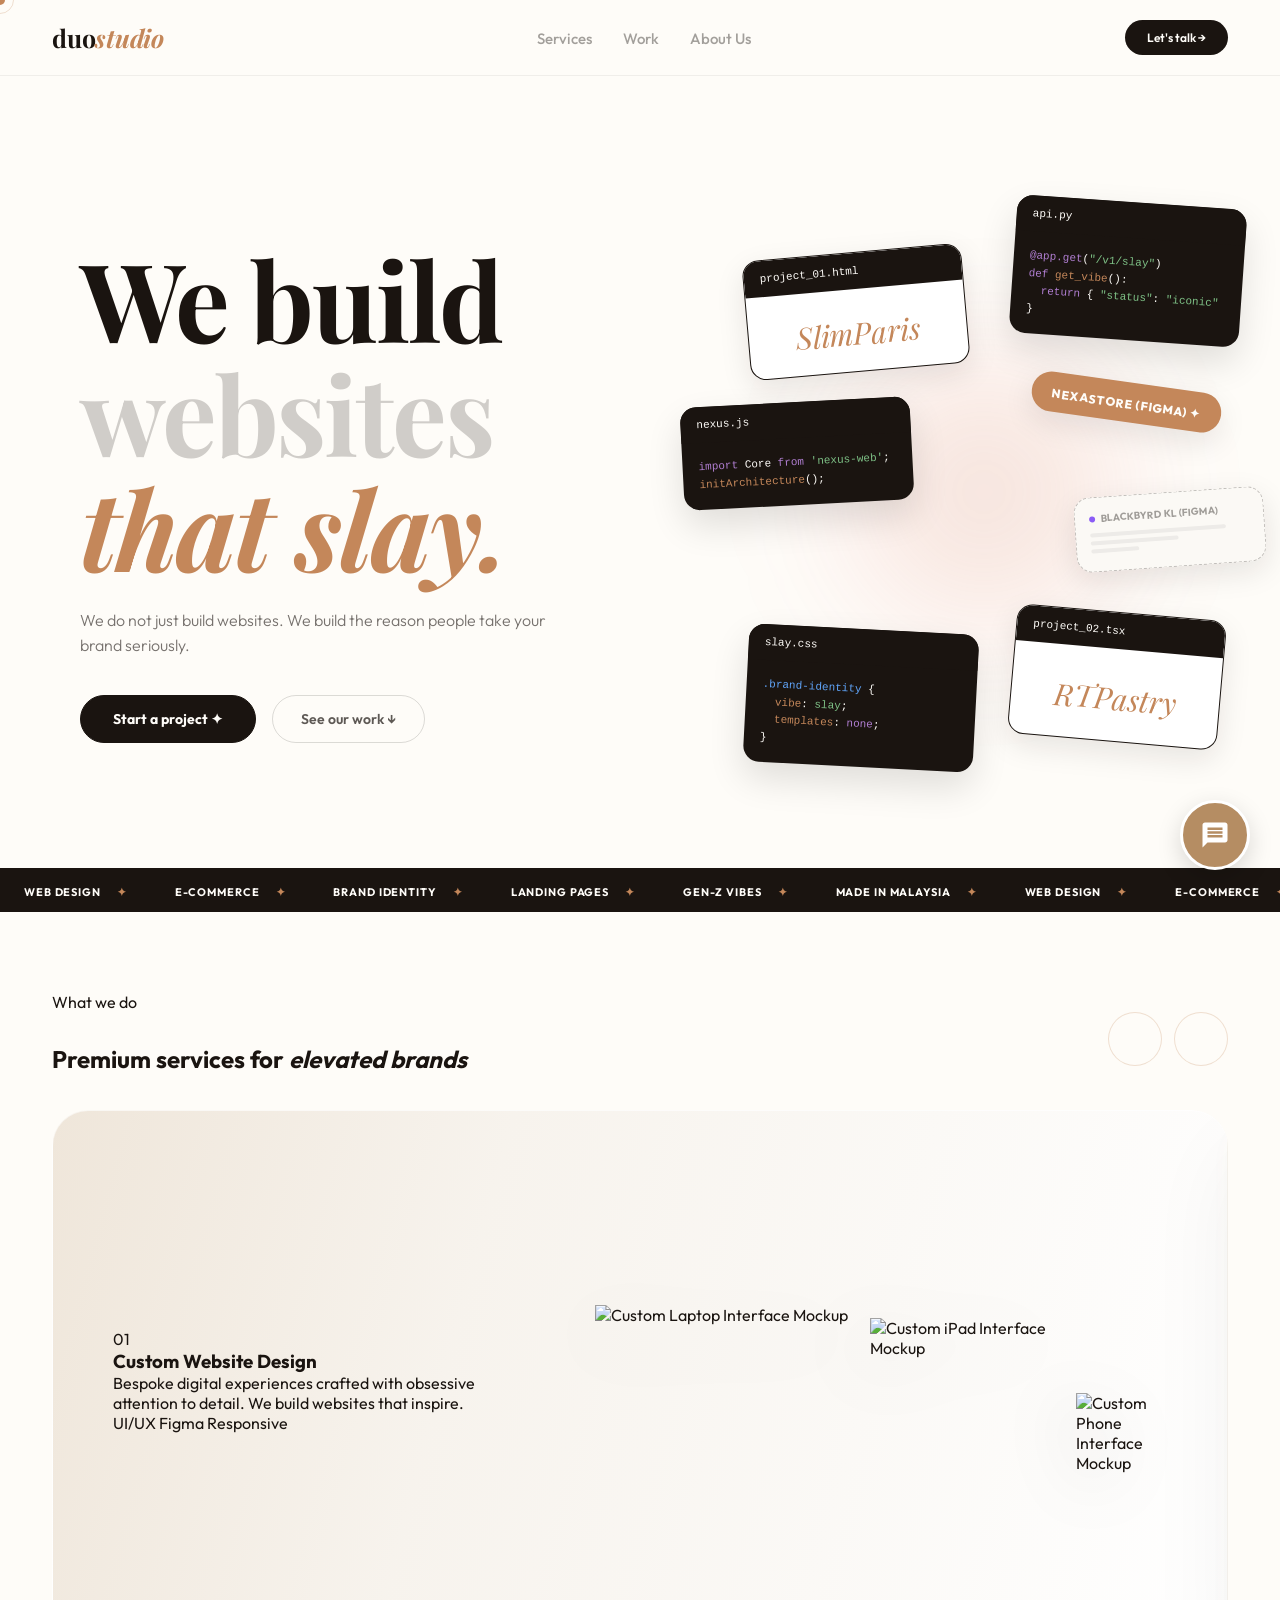
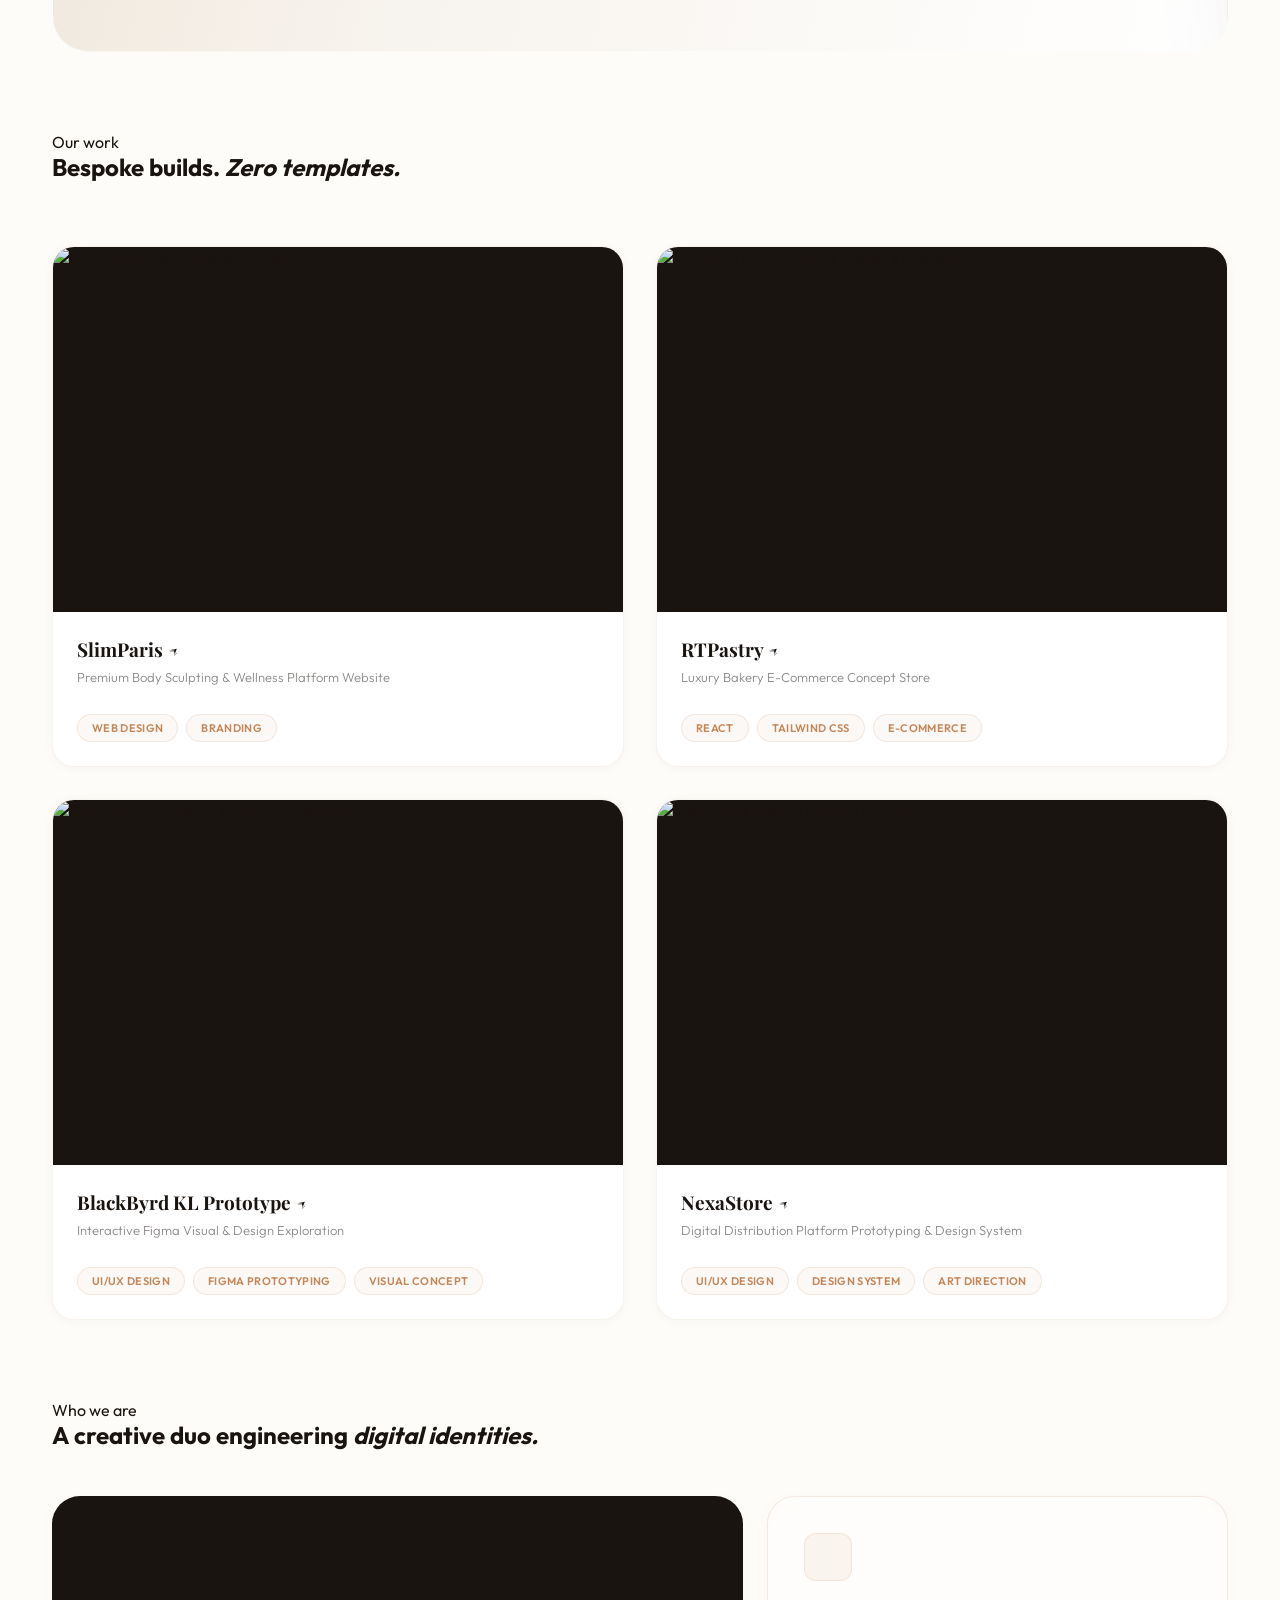
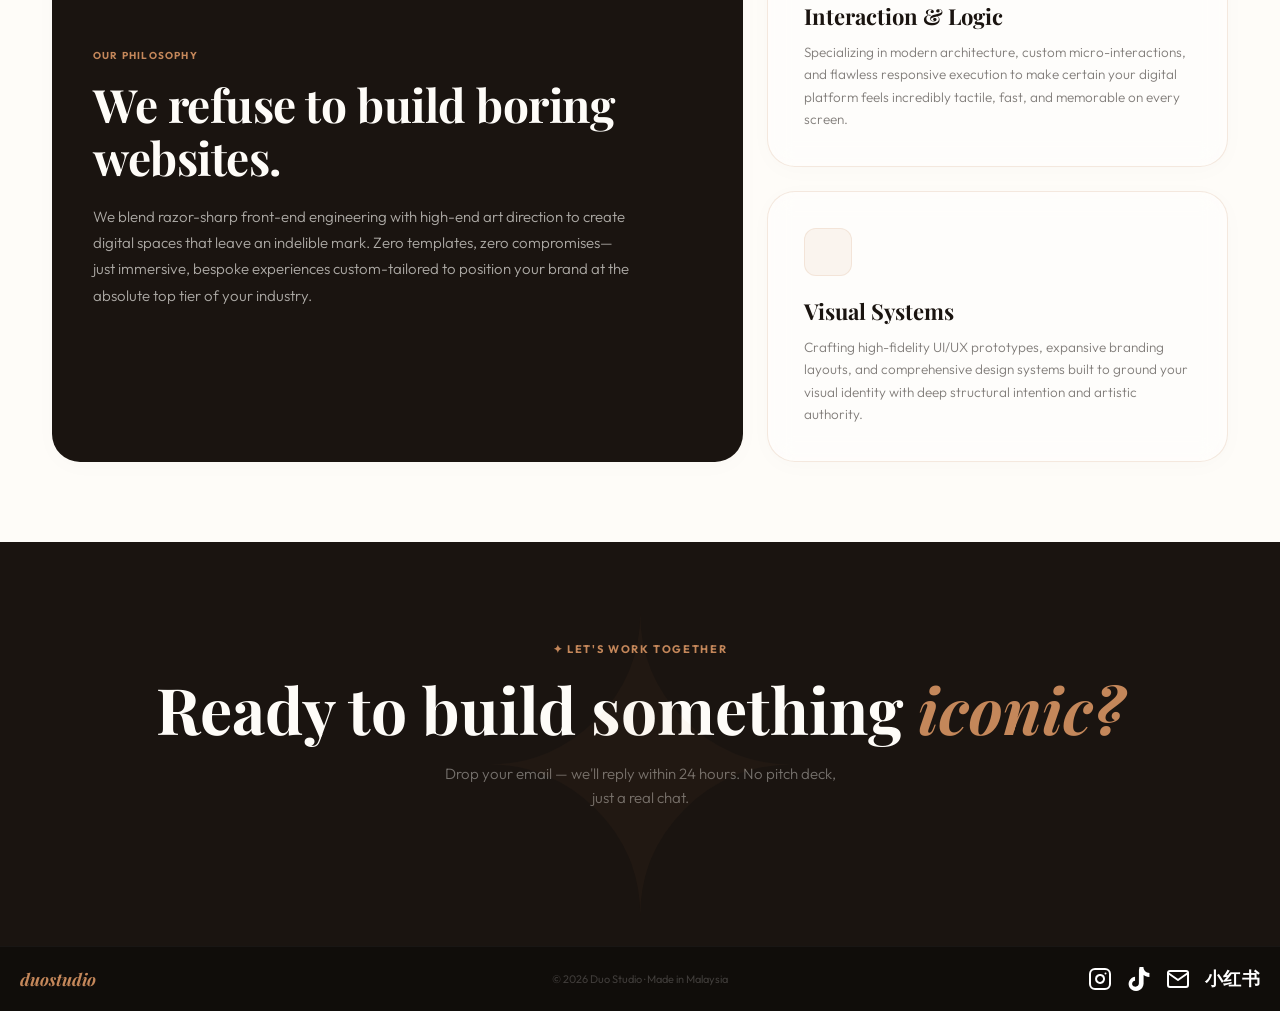
==== commit 66a933ac: "....." ====
--- a/index.html
+++ b/index.html
@@ -161,66 +161,90 @@
   <!-- WHAT WE DO  -->
   <section id="services">
     <span class="stag">What we do</span>
-    <h2 class="stitle rv">Premium services for <em>elevated brands</em></h2>
-    
-    <div class="luxury-services-grid rv">
-      <!-- Full Width Card: Custom Website Design -->
-      <div class="luxury-service-card full-width">
-        <div class="card-layout-full">
-          <div class="service-icon-box">
-            <i class="ti ti-world-www"></i>
-          </div>
-          <div class="service-content">
-            <div class="service-number">01</div>
-            <h3 class="service-title">Custom Website Design</h3>
-            <p class="service-description">Bespoke digital experiences crafted with obsessive attention to detail. We build websites that inspire.</p>
-            <div class="service-tags">
-              <span class="service-tag">UI/UX</span>
-              <span class="service-tag">Figma</span>
-              <span class="service-tag">Responsive</span>
-            </div>
-          </div>
-          <div class="service-arrow">→</div>
-        </div>
-      </div>
-
-      <!-- Two Column Grid Wrapper -->
-      <div class="two-col-wrapper">
-        <!-- Brand Identity -->
-        <div class="luxury-service-card">
-          <div class="card-layout-normal">
-            <div class="service-icon-box">
-              <i class="ti ti-palette"></i>
-            </div>
-            <div class="service-content">
+    
+    <div class="services-header-row rv">
+      <h2 class="stitle">Premium services for <em>elevated brands</em></h2>
+      <div class="slider-controls">
+        <button class="ctrl-btn prev-btn" aria-label="Previous Service"><i class="ti ti-arrow-left"></i></button>
+        <button class="ctrl-btn next-btn" aria-label="Next Service"><i class="ti ti-arrow-right"></i></button>
+      </div>
+    </div>
+    
+    <div class="luxury-slider-viewport rv d1">
+      <div class="luxury-slider-track">
+        
+        <div class="luxury-slide-item">
+          <div class="luxury-service-card full-variant web-design-card">
+            <div class="card-left-info">
+              <div class="service-number">01</div>
+              <h3 class="service-title">Custom Website Design</h3>
+              <p class="service-description">Bespoke digital experiences crafted with obsessive attention to detail. We build websites that inspire.</p>
+              <div class="service-tags">
+                <span class="service-tag">UI/UX</span>
+                <span class="service-tag">Figma</span>
+                <span class="service-tag">Responsive</span>
+              </div>
+            </div>
+            
+            <div class="card-right-showcase">
+              <div class="showcase-frame">
+                
+                <!-- Clean Laptop Frame Slot -->
+                <div class="device-showcase-item laptop-box">
+                  <img src="images/SPLaptop.png" alt="Custom Laptop Interface Mockup">
+                </div>
+
+                <!-- Clean iPad Tablet Frame Slot -->
+                <div class="device-showcase-item tablet-box">
+                  <img src="images/SPIpad.png" alt="Custom iPad Interface Mockup">
+                </div>
+
+                <!-- Clean Smartphone Frame Slot -->
+                <div class="device-showcase-item phone-box">
+                  <img src="images/SPPhone.png" alt="Custom Phone Interface Mockup">
+                </div>
+
+              </div>
+            </div>
+          </div>
+        </div>
+
+        <div class="luxury-slide-item">
+          <div class="luxury-service-card full-variant">
+            <div class="card-left-info">
               <div class="service-number">02</div>
               <h3 class="service-title">Brand Identity</h3>
-              <p class="service-description">A complete visual language that captures your essence. Refined to perfection.</p>
+              <p class="service-description">A complete visual language that captures your essence. Refined to absolute perfection.</p>
               <div class="service-tags">
                 <span class="service-tag">Logo</span>
                 <span class="service-tag">Guidelines</span>
+                <span class="service-tag">Typography</span>
               </div>
             </div>
-          </div>
-        </div>
-
-        <!-- Landing Pages -->
-        <div class="luxury-service-card">
-          <div class="card-layout-normal">
-            <div class="service-icon-box">
-              <i class="ti ti-rocket"></i>
-            </div>
-            <div class="service-content">
+            <div class="card-right-showcase placeholder-vibe">
+              <div class="luxury-mini-identity">Aa</div>
+            </div>
+          </div>
+        </div>
+
+        <div class="luxury-slide-item">
+          <div class="luxury-service-card full-variant">
+            <div class="card-left-info">
               <div class="service-number">03</div>
               <h3 class="service-title">Landing Pages</h3>
-              <p class="service-description">High-impact pages designed to captivate and convert your audience.</p>
+              <p class="service-description">High-impact conversion pages designed to captivate your audience instantly.</p>
               <div class="service-tags">
                 <span class="service-tag">Fast build</span>
                 <span class="service-tag">Conversion</span>
+                <span class="service-tag">Performance</span>
               </div>
             </div>
-          </div>
-        </div>
+            <div class="card-right-showcase placeholder-vibe">
+              <div class="luxury-mini-identity">4.7%</div>
+            </div>
+          </div>
+        </div>
+
       </div>
     </div>
   </section>
--- a/portfolio.css
+++ b/portfolio.css
@@ -1,3 +1,6 @@
+/* ==========================================================================
+   01. GLOBAL RESETS & CORE BASICS
+   ========================================================================== */
 * {
   margin: 0;
   padding: 0;
@@ -14,7 +17,10 @@
   width: 100%;
 }
 
-/* ── CUSTOM CURSOR ── */
+
+/* ==========================================================================
+   02. CUSTOM MOUSE CURSOR
+   ========================================================================== */
 #dot {
   width: 10px;
   height: 10px;
@@ -38,7 +44,10 @@
   opacity: .5;
 }
 
-/* ── ANIMATION & REVEAL UTILS ── */
+
+/* ==========================================================================
+   03. MARQUEE TEXT TICKER & ANIMATION UTILS
+   ========================================================================== */
 .ticker-wrap {
   overflow: hidden;
   padding: 12px 0;
@@ -72,7 +81,10 @@
   scroll-margin-top: 100px;
 }
 
-/* ── NAVIGATION ── */
+
+/* ==========================================================================
+   04. NAVIGATION HEADER (DESKTOP & COMMON)
+   ========================================================================== */
 nav {
   position: sticky;
   top: 0;
@@ -121,7 +133,10 @@
   cursor: pointer;
 }
 
-/* ── HAMBURGER MENU CORE ── */
+
+/* ==========================================================================
+   05. HAMBURGER & MOBILE DRAWER MENU
+   ========================================================================== */
 .hamburger {
   display: none;
   flex-direction: column;
@@ -212,7 +227,10 @@
 }
 .mobile-menu.open .m-cta { opacity: 1; }
 
-/* ── HERO GRID LAYOUT ── */
+
+/* ==========================================================================
+   06. HERO SECTION & FLOATING STICKERS STACK
+   ========================================================================== */
 .hero {
   min-height: 88vh;
   display: grid;
@@ -389,7 +407,6 @@
   color: #c4875a; 
 }
 
-/* ── DESKTOP SPATIAL COORDINATES ── */
 .stk-1 { width: 220px; height: 120px; top: 2%; left: -5%; transform: rotate(-5deg); padding: 0; overflow: hidden; }
 .stk-2 { width: 210px; height: 130px; bottom: 0%; right: -5%; transform: rotate(5deg); padding: 0; overflow: hidden; }
 
@@ -463,157 +480,259 @@
 }
 .ticker-item .sep { color: #c4875a; }
 
-/* WHO ARE WE  */
-section { padding: 80px 52px; max-width: 1440px; margin: 0 auto; box-sizing: border-box; }
-/* ── BENTO GRID ── */
-.abento-grid {
+/* ==========================================================================
+   07. WHAT WE DO (SERVICES CAROUSEL ENGINE) - TRANSPARENCY GRID CROP FIX
+   ========================================================================== */
+.services-header-row {
+  display: flex;
+  justify-content: space-between;
+  align-items: flex-end;
+  margin-bottom: 36px;
+  width: 100%;
+}
+.services-header-row .stitle {
+  margin-bottom: 0 !important;
+}
+
+.slider-controls {
+  display: flex;
+  gap: 12px;
+  margin-bottom: 8px;
+}
+.ctrl-btn {
+  width: 54px;
+  height: 54px;
+  border-radius: 50%;
+  border: 1px solid rgba(196, 135, 90, 0.25);
+  background: #fefcf8;
+  color: #1a1410;
+  display: flex;
+  align-items: center;
+  justify-content: center;
+  font-size: 18px;
+  cursor: pointer;
+  transition: all 0.3s ease;
+}
+.ctrl-btn:hover {
+  background: #1a1410;
+  color: #fefcf8;
+  border-color: #1a1410;
+  transform: scale(1.05);
+}
+
+.luxury-slider-viewport {
+  width: 100%;
+  overflow: hidden;
+  position: relative;
+  border-radius: 36px;
+}
+.luxury-slider-track {
+  display: flex;
+  width: 100%;
+  transition: transform 0.65s cubic-bezier(0.25, 1, 0.5, 1);
+  will-change: transform;
+}
+.luxury-slide-item {
+  flex: 0 0 100%;
+  width: 100%;
+  box-sizing: border-box;
+}
+
+.luxury-service-card.full-variant {
   display: grid;
-  grid-template-columns: 1.2fr 0.8fr;
-  grid-template-rows: repeat(2, minmax(180px, auto));
-  gap: 24px;
-  margin-top: 46px;
-}
-
-.abento-card {
-  background: linear-gradient(135deg, rgba(255, 255, 255, 0.7) 0%, rgba(254, 250, 246, 0.4) 100%);
-  border: 1px solid rgba(196, 135, 90, 0.18);
-  border-radius: 28px;
-  padding: 40px;
-  box-shadow: 0 4px 24px rgba(26, 20, 16, 0.02);
+  grid-template-columns: 0.85fr 1.15fr;
+  gap: 60px;
+  padding: 80px 60px;
+  background: linear-gradient(105deg, #efe6da 0%, #f7f3ed 35%, #ffffff 100%);
+  border: 1px solid rgba(255, 255, 255, 0.6);
+  border-radius: 36px;
+  align-items: center;
+  min-height: 540px;
+  position: relative;
+  box-shadow: 
+    0 10px 30px rgba(196, 135, 90, 0.02),
+    0 40px 90px rgba(26, 20, 16, 0.05);
+  transition: transform 0.5s cubic-bezier(0.16, 1, 0.3, 1), box-shadow 0.5s ease;
+}
+
+.card-left-info {
   display: flex;
   flex-direction: column;
-  justify-content: flex-start;
+  text-align: left;
+  z-index: 5;
+}
+
+.card-right-showcase {
   position: relative;
+  width: 100%;
+  height: 380px;
+  display: flex;
+  align-items: flex-end;
+  justify-content: center;
+  z-index: 2;
+}
+
+.showcase-frame {
+  position: relative;
+  width: 100%;
+  height: 100%;
+  display: flex;
+  align-items: flex-end;
+}
+
+/* ── PREVENT CHECKERED ALPHA GRID BLENDING ── */
+.device-showcase-item {
+  position: absolute;
   overflow: hidden;
-  transition: transform 0.4s cubic-bezier(0.16, 1, 0.3, 1), border-color 0.4s ease, box-shadow 0.4s ease;
-}
-
-.abento-card:hover {
-  transform: translateY(-4px);
-  border-color: rgba(196, 135, 90, 0.4);
-  box-shadow: 0 20px 40px rgba(196, 135, 90, 0.08);
-}
-
-.abento-card.manifesto {
-  grid-row: span 2;
-  background: #1a1410; 
-  border-color: transparent;
+  display: block;
+}
+
+.device-showcase-item img {
+  width: 100%;
+  height: 100%;
+  /* Zooms directly in to crop out the asset's flattened alpha background canvas */
+  object-fit: cover; 
+  display: block;
+}
+
+/* 1. Laptop Slot Frame & Crop Dimensions */
+.laptop-box {
+  width: 66%;
+  height: 220px;
+  bottom: 12%;
+  left: 0%;
+  z-index: 1;
+  filter: drop-shadow(0 20px 45px rgba(26, 20, 16, 0.12));
+}
+.laptop-box img {
+  object-position: 50% 43%; /* Fine-tunes positioning to reveal only the true hardware chassis */
+}
+
+/* 2. iPad Tablet Slot Frame & Crop Dimensions */
+.tablet-box {
+  width: 38%;
+  height: 230px;
+  bottom: 6%;
+  right: 14%;
+  z-index: 2;
+  filter: drop-shadow(-10px 15px 35px rgba(26, 20, 16, 0.15));
+}
+.tablet-box img {
+  object-position: 50% 50%;
+}
+
+/* 3. iPhone Smartphone Slot Frame & Crop Dimensions */
+.phone-box {
+  width: 16%;
+  height: 170px;
+  bottom: 2%;
+  right: 0%;
+  z-index: 3;
+  filter: drop-shadow(-12px 15px 30px rgba(26, 20, 16, 0.18));
+}
+.phone-box img {
+  object-position: 50% 50%;
+}
+
+/* ── MODULAR SLIDE CONTENT VARIANT LAYOUTS ── */
+.identity-showcase-split, .conversion-showcase-split {
+  width: 100%;
+  height: 100%;
+  display: flex;
+  align-items: center;
   justify-content: center;
 }
-
-.abento-card.manifesto h3 {
+.identity-bento-preview {
+  display: flex;
+  gap: 20px;
+  width: 100%;
+  max-width: 440px;
+}
+.id-specimen-tile {
+  flex: 1;
+  background: #ffffff;
+  border-radius: 24px;
+  padding: 24px;
+  box-shadow: 0 10px 30px rgba(26,20,16,0.03);
+  border: 1px solid rgba(196,135,90,0.1);
+  display: flex;
+  flex-direction: column;
+}
+.id-label {
+  font-size: 11px;
+  text-transform: uppercase;
+  font-weight: 700;
+  color: rgba(26,20,16,0.3);
+  letter-spacing: 0.05em;
+  margin-bottom: 16px;
+}
+.id-graphic-aa {
   font-family: 'Playfair Display', serif;
-  font-size: clamp(32px, 3.8vw, 46px);
+  font-size: 72px;
+  color: #c4875a;
+  line-height: 1;
+  margin: auto;
+}
+.id-color-swatches {
+  display: flex;
+  flex-direction: column;
+  gap: 8px;
+  margin: auto 0;
+}
+.id-color-swatches span {
+  height: 14px;
+  width: 100%;
+  border-radius: 6px;
+  display: block;
+}
+.conversion-metric-board {
+  background: #ffffff;
+  border-radius: 24px;
+  padding: 28px;
+  width: 100%;
+  max-width: 360px;
+  box-shadow: 0 15px 40px rgba(26,20,16,0.04);
+  border: 1px solid rgba(196,135,90,0.1);
+}
+.metric-graph-header {
+  display: flex;
+  justify-content: space-between;
+  align-items: center;
+  margin-bottom: 12px;
+}
+.metric-graph-header h4 {
+  font-size: 13px;
+  color: rgba(26,20,16,0.4);
+  font-weight: 600;
+}
+.metric-stat-badge {
+  font-size: 11px;
   font-weight: 700;
-  line-height: 1.15;
-  color: #fefcf8; 
-  margin-bottom: 20px;
-  letter-spacing: -0.01em;
-}
-
-.abento-card.manifesto p {
-  font-size: 15px;
-  color: rgba(254, 252, 248, 0.65);
-  line-height: 1.75;
-  font-weight: 300;
-  max-width: 540px;
-}
-
-.abento-card.manifesto .arole {
-  color: #c4875a;
-  margin-bottom: 16px;
-}
-
-.abento-card.focus-card {
-  padding: 36px;
-  background: rgba(255, 255, 255, 0.4);
-  backdrop-filter: blur(12px); 
-}
-
-.focus-icon {
-  width: 48px;
-  height: 48px;
-  background: rgba(196, 135, 90, 0.08);
-  border-radius: 12px;
-  display: flex;
-  align-items: center;
-  justify-content: center;
-  font-size: 22px;
-  color: #c4875a;
-  margin-bottom: 20px;
-  border: 1px solid rgba(196, 135, 90, 0.15);
-  transition: all 0.3s ease;
-}
-
-.abento-card.focus-card:hover .focus-icon {
-  background: #c4875a;
-  color: #fefcf8;
-  transform: scale(1.05);
-}
-
-.abento-card.focus-card h3 {
-  font-family: 'Playfair Display', serif;
-  font-size: 22px;
+  color: #7ec186;
+  background: rgba(126,193,134,0.1);
+  padding: 4px 10px;
+  border-radius: 100px;
+}
+.metric-huge-number {
+  font-size: 54px;
   font-weight: 700;
   color: #1a1410;
-  margin-bottom: 10px;
-}
-
-.abento-card.focus-card p {
-  font-size: 13.5px;
-  color: rgba(26, 20, 16, 0.55);
-  line-height: 1.65;
-  font-weight: 300;
-}
-
-/* ── LUXURY SERVICES ── */
-.luxury-services-grid { display: grid; grid-template-columns: 1fr; gap: 24px; margin-top: 46px; }
-.two-col-wrapper { display: grid; grid-template-columns: 1fr 1fr; gap: 24px; }
-.luxury-service-card {
-  position: relative;
-  padding: 35px;
-  background: linear-gradient(135deg, rgba(255, 255, 255, 0.6) 0%, rgba(255, 249, 245, 0.4) 100%);
-  border: 1px solid rgba(196, 135, 90, 0.2);
-  border-radius: 5px;
-  transition: all 0.8s cubic-bezier(0.34, 1.56, 0.64, 1);
-  overflow: hidden;
-}
-.luxury-service-card::before {
-  content: ''; position: absolute; bottom: 0; left: 0; width: 0; height: 1px;
-  background: linear-gradient(90deg, #c4875a, transparent); transition: width 0.8s cubic-bezier(0.34, 1.56, 0.64, 1);
-}
-.luxury-service-card:hover {
-  border-color: #c4875a; background: linear-gradient(135deg, rgba(255, 255, 255, 0.8) 0%, rgba(255, 250, 248, 0.6) 100%);
-  box-shadow: 0 30px 80px rgba(196, 135, 90, 0.08), inset 0 0 1px rgba(196, 135, 90, 0.2); transform: translateY(-6px);
-}
-.luxury-service-card:hover::before { width: calc(100% - 70px); }
-
-.card-layout-full { display: grid; grid-template-columns: 65px 1fr 100px; gap: 30px; align-items: center; }
-.card-layout-normal { display: grid; grid-template-columns: 65px 1fr; gap: 25px; align-items: flex-start; }
-
-.service-icon-box { width: 65px; height: 65px; display: flex; align-items: center; justify-content: center; font-size: 32px; color: #c4875a; position: relative; transition: all 0.6s cubic-bezier(0.34, 1.56, 0.64, 1); flex-shrink: 0; }
-.service-icon-box .ti { font-size: inherit; color: inherit; line-height: 1; display: inline-block; }
-.service-icon-box::before { content: ''; position: absolute; width: 100%; height: 100%; border: 1px solid rgba(196, 135, 90, 0.3); opacity: 0; transition: opacity 0.6s ease; }
-.luxury-service-card:hover .service-icon-box { transform: scale(1.2); }
-.luxury-service-card:hover .service-icon-box::before { opacity: 1; }
-
-.service-number { font-family: 'Playfair Display', serif; font-size: 20px; font-weight: 300; color: #c4875a; margin-bottom: 12px; letter-spacing: 1px; }
-.service-title { font-family: 'Playfair Display', serif; font-size: 35px; font-weight: 400; color: #1a1410; margin: 0 0 10px; letter-spacing: 0.3px; line-height: 1.2; }
-.service-description { font-size: 16px; line-height: 1.7; color: rgba(26, 20, 16, 0.6); margin: 0 0 14px; font-family: sans-serif; font-weight: 300; }
-.service-tags { display: flex; flex-wrap: wrap; gap: 10px; }
-.service-tag { font-size: 11px; font-weight: 600; padding: 6px 14px; background: rgba(196, 135, 90, 0.1); color: #c4875a; border-radius: 20px; border: 1px solid rgba(196, 135, 90, 0.2); transition: all 0.3s ease; text-transform: capitalize; }
-.luxury-service-card:hover .service-tag { background: rgba(196, 135, 90, 0.15); border-color: #c4875a; }
-.service-arrow { font-size: 18px; color: #c4875a; opacity: 0.4; transition: all 0.4s ease; }
-.luxury-service-card:hover .service-arrow { opacity: 1; transform: translate(4px, -4px); }
-
-/* ==========================================================================
-   PORTFOLIO UNIFIED ENGINE (PERFECT EDGE-TO-EDGE GRID MATCH)
+  line-height: 1;
+  margin-bottom: 20px;
+}
+.metric-wave-line svg {
+  width: 100%;
+  height: 50px;
+}
+
+/* ==========================================================================
+   08. PORTFOLIO WORK PREVIEW CARDS
    ========================================================================== */
 .pgrid {
   display: grid;
   grid-template-columns: repeat(2, 1fr);
   gap: 32px;
-  align-items: stretch; /* Forces both cards in a row to match height perfectly */
+  align-items: stretch; 
 }
 .work-hint {
   margin-top: -18px;
@@ -646,11 +765,9 @@
   border-color: rgba(196, 135, 90, 0.35);
 }
 
-/* 1. Standardized image wrapper with a clean forced aspect ratio */
 .pimg {
   position: relative;
   width: 100%;
-  /* This forces ALL image boxes to be the exact same shape as NexaStore (around 16:10) */
   aspect-ratio: 1000 / 640; 
   background: #1a1410; 
   overflow: hidden;
@@ -658,23 +775,18 @@
   align-items: center;
   justify-content: center;
 }
-
-/* 2. Re-enabling top-anchored cover layout for uniform sizing */
 .pimg img {
   width: 100%;
   height: 100%;
-  object-fit: cover; /* Fills the box edge-to-edge with absolutely zero gaps */
-  object-position: top center; /* Anchors image to top so navigation bars stay perfect while the bottom crops */
+  object-fit: cover; 
+  object-position: top center; 
   display: block;
   transition: transform 0.5s cubic-bezier(0.16, 1, 0.3, 1);
 }
-
-/* Premium Zoom Hover Interaction */
 .pcard:hover .pimg img {
   transform: scale(1.04);
 }
 
-/* Overlay and Hover Effects */
 .pimg::before {
   content: "";
   position: absolute;
@@ -771,7 +883,12 @@
   margin-bottom: 36px !important;
 }
 
-/* ── ABOUT TEAM ── */
+
+/* ==========================================================================
+   09. ABOUT US & BENTO GRID TILES
+   ========================================================================== */
+section { padding: 80px 52px; max-width: 1440px; margin: 0 auto; box-sizing: border-box; }
+
 .agrid { display: grid; grid-template-columns: 1fr 1fr; gap: 12px; }
 .acard { background: #fff; border: 1px solid rgba(196,135,90,.1); border-radius: 22px; padding: 28px; box-shadow: 0 1px 12px rgba(26,20,16,.04); }
 .acard.big { grid-column: span 2; background: #c4875a; border-color: transparent; }
@@ -782,7 +899,99 @@
 .acard p { font-size: 13px; color: rgba(26, 20, 16, 0.45); line-height: 1.7; font-weight: 300; }
 .acard.big p { color: rgba(255,255,255,.8); font-family: 'Fraunces', serif; font-style: italic; font-size: 16px; }
 
-/* ── CTA & FORM ── */
+.abento-grid {
+  display: grid;
+  grid-template-columns: 1.2fr 0.8fr;
+  grid-template-rows: repeat(2, minmax(180px, auto));
+  gap: 24px;
+  margin-top: 46px;
+}
+.abento-card {
+  background: linear-gradient(135deg, rgba(255, 255, 255, 0.7) 0%, rgba(254, 250, 246, 0.4) 100%);
+  border: 1px solid rgba(196, 135, 90, 0.18);
+  border-radius: 28px;
+  padding: 40px;
+  box-shadow: 0 4px 24px rgba(26, 20, 16, 0.02);
+  display: flex;
+  flex-direction: column;
+  justify-content: flex-start;
+  position: relative;
+  overflow: hidden;
+  transition: transform 0.4s cubic-bezier(0.16, 1, 0.3, 1), border-color 0.4s ease, box-shadow 0.4s ease;
+}
+.abento-card:hover {
+  transform: translateY(-4px);
+  border-color: rgba(196, 135, 90, 0.4);
+  box-shadow: 0 20px 40px rgba(196, 135, 90, 0.08);
+}
+.abento-card.manifesto {
+  grid-row: span 2;
+  background: #1a1410; 
+  border-color: transparent;
+  justify-content: center;
+}
+.abento-card.manifesto h3 {
+  font-family: 'Playfair Display', serif;
+  font-size: clamp(32px, 3.8vw, 46px);
+  font-weight: 700;
+  line-height: 1.15;
+  color: #fefcf8; 
+  margin-bottom: 20px;
+  letter-spacing: -0.01em;
+}
+.abento-card.manifesto p {
+  font-size: 15px;
+  color: rgba(254, 252, 248, 0.65);
+  line-height: 1.75;
+  font-weight: 300;
+  max-width: 540px;
+}
+.abento-card.manifesto .arole {
+  color: #c4875a;
+  margin-bottom: 16px;
+}
+.abento-card.focus-card {
+  padding: 36px;
+  background: rgba(255, 255, 255, 0.4);
+  backdrop-filter: blur(12px); 
+}
+.focus-icon {
+  width: 48px;
+  height: 48px;
+  background: rgba(196, 135, 90, 0.08);
+  border-radius: 12px;
+  display: flex;
+  align-items: center;
+  justify-content: center;
+  font-size: 22px;
+  color: #c4875a;
+  margin-bottom: 20px;
+  border: 1px solid rgba(196, 135, 90, 0.15);
+  transition: all 0.3s ease;
+}
+.abento-card.focus-card:hover .focus-icon {
+  background: #c4875a;
+  color: #fefcf8;
+  transform: scale(1.05);
+}
+.abento-card.focus-card h3 {
+  font-family: 'Playfair Display', serif;
+  font-size: 22px;
+  font-weight: 700;
+  color: #1a1410;
+  margin-bottom: 10px;
+}
+.abento-card.focus-card p {
+  font-size: 13.5px;
+  color: rgba(26, 20, 16, 0.55);
+  line-height: 1.65;
+  font-weight: 300;
+}
+
+
+/* ==========================================================================
+   10. CONTACT CALL-TO-ACTION (CTA)
+   ========================================================================== */
 .cta { padding: 100px 24px; text-align: center; background: #1a1410; position: relative; overflow: hidden; width: 100%; }
 .cta::before { content: '✦'; position: absolute; font-family: 'Playfair Display', serif; font-size: 400px; color: rgba(196,135,90,.04); top: 50%; left: 50%; transform: translate(-50%, -50%); pointer-events: none; }
 .cta-t { font-size: 11px; font-weight: 700; letter-spacing: .15em; text-transform: uppercase; color: #c4875a; margin-bottom: 18px; display: block; }
@@ -794,7 +1003,10 @@
 .inp::placeholder { color: rgba(254,252,248,.2); }
 .go { padding: 12px 22px; background: #c4875a; border: none; color: #fff; font-family: 'Outfit', sans-serif; font-weight: 700; font-size: 12px; border-radius: 0 100px 100px 0; cursor: pointer; }
 
-/* ── FOOTER ── */
+
+/* ==========================================================================
+   11. FOOTER SECTION
+   ========================================================================== */
 footer {
   background: #100d0a;
   padding: 40px 52px;
@@ -806,7 +1018,6 @@
   gap: 24px;
   position: relative;
 }
-
 .fl {
   font-family: 'Playfair Display', serif;
   font-size: 17px;
@@ -814,11 +1025,9 @@
   font-style: italic;
   color: #c4875a;
   cursor: pointer;
-  flex: 1; /* Automatically balances layout distribution on desktop grids */
+  flex: 1; 
   text-align: left;
 }
-
-/* FIX: Absolute positioning removed completely to keep layout stacking pristine */
 .fc {
   font-size: 11px;
   color: rgba(254, 252, 248, 0.2);
@@ -826,15 +1035,13 @@
   text-align: center;
   flex: 1;
 }
-
 .flinks {
   display: flex;
   gap: 20px;
   align-items: center;
   flex: 1;
-  justify-content: flex-end; /* Snugs links tightly to the right side on desktop layout */
-}
-
+  justify-content: flex-end; 
+}
 .flinks a {
   font-size: 11px;
   font-weight: 600;
@@ -844,13 +1051,153 @@
   display: flex;
   align-items: center;
 }
-
 .flinks a:hover {
   color: #c4875a;
 }
 
-/* ==========================================================================
-   PRODUCTION CORE RESPONSIVE MEDIA ENGINES
+
+/* ==========================================================================
+   12. FLOATING SOCIAL WIDGET ENGINE
+   ========================================================================== */
+:root {
+  --widget-bg: #b58d63;      
+  --widget-border: #ffffff; 
+  --icon-color: #11100e;    
+}
+
+.social-widget-container {
+  position: fixed;
+  bottom: 30px;
+  right: 30px;
+  display: flex;
+  flex-direction: column; 
+  align-items: center;
+  gap: 15px; 
+  z-index: 9999;
+  font-family: sans-serif;
+}
+.main-trigger-btn {
+  width: 70px;
+  height: 70px;
+  border-radius: 50%;
+  background-color: var(--widget-bg);
+  border: 3px solid var(--widget-border); 
+  box-shadow: 0 8px 24px rgba(0, 0, 0, 0.15);
+  cursor: pointer;
+  display: flex;
+  align-items: center;
+  justify-content: center;
+  transition: transform 0.3s cubic-bezier(0.175, 0.885, 0.32, 1.275), box-shadow 0.3s ease;
+  padding: 0;
+  z-index: 2;
+}
+.main-trigger-btn svg {
+  width: 30px;
+  height: 30px;
+  fill: var(--widget-border); 
+  transition: transform 0.5s cubic-bezier(0.175, 0.885, 0.32, 1.275); 
+}
+
+.social-menu-panel {
+  display: flex;
+  flex-direction: column;
+  gap: 15px;
+  opacity: 0;
+  visibility: hidden;
+  transform: translateY(20px) scale(0.9);
+  transition: opacity 0.3s cubic-bezier(0.165, 0.84, 0.44, 1), 
+              transform 0.3s cubic-bezier(0.165, 0.84, 0.44, 1),
+              visibility 0.3s ease;
+  z-index: 1;
+  pointer-events: none; 
+}
+.social-widget-container.menu-is-active .social-menu-panel,
+.social-widget-container.active-click .social-menu-panel {
+  opacity: 1;
+  visibility: visible;
+  transform: translateY(0) scale(1);
+  pointer-events: auto; 
+}
+.social-widget-container.menu-is-active .main-trigger-btn svg,
+.social-widget-container.active-click .main-trigger-btn svg {
+  transform: rotate(360deg);
+}
+
+.social-bubble-btn {
+  width: 58px;
+  height: 58px;
+  border-radius: 50%;
+  background-color: #ffffff;
+  box-shadow: 0 4px 12px rgba(0, 0, 0, 0.12);
+  display: flex;
+  align-items: center;
+  justify-content: center;
+  text-decoration: none;
+  color: var(--icon-color) !important; 
+  transition: background 0.3s ease, color 0.3s ease, transform 0.2s ease, box-shadow 0.2s ease;
+}
+.social-bubble-btn svg,
+.social-bubble-btn .email-icon {
+  width: 26px;
+  height: 26px;
+  fill: none !important;
+  stroke: currentColor !important; 
+  stroke-width: 2px !important;
+  stroke-linecap: round !important;
+  stroke-linejoin: round !important;
+  transition: stroke 0.3s ease !important;
+}
+.social-bubble-btn[aria-label="TikTok"] svg {
+  fill: currentColor !important;
+  stroke: none !important;
+}
+.social-bubble-btn[aria-label="Xiao Hong Shu"].text-btn span {
+  color: var(--icon-color);
+  font-size: 13px;
+  font-weight: 900;
+  letter-spacing: -0.2px;
+  text-align: center;
+  line-height: 1.1;
+  word-break: break-all;
+  display: block;
+  max-width: 42px;
+  transition: color 0.3s ease;
+}
+
+.social-bubble-btn[aria-label="TikTok"]:hover {
+  background-color: #000000 !important;
+  color: #ffffff !important;
+  transform: scale(1.1);
+}
+.social-bubble-btn[aria-label="Xiao Hong Shu"]:hover {
+  background-color: #ff2442 !important;
+  transform: scale(1.1);
+}
+.social-bubble-btn[aria-label="Xiao Hong Shu"]:hover span {
+  color: #ffffff !important;
+}
+.social-bubble-btn[aria-label="Instagram"]:hover {
+  background: radial-gradient(circle at 30% 107%, #fdf497 0%, #fdf497 5%, #fd5949 45%, #d6249f 60%, #285aeeb3 90%) !important;
+  color: #ffffff !important; 
+  transform: scale(1.1);
+  box-shadow: 0 6px 20px rgba(214, 36, 159, 0.35);
+}
+.social-bubble-btn[aria-label="Instagram"]:hover svg {
+  stroke-width: 2.2px !important;
+}
+.social-bubble-btn.mail-btn:hover {
+  background-color: #0078d4 !important;
+  color: #ffffff !important; 
+  transform: scale(1.1);
+  box-shadow: 0 6px 20px rgba(0, 120, 212, 0.35);
+}
+.social-bubble-btn:hover {
+  box-shadow: 0 6px 16px rgba(0, 0, 0, 0.2);
+}
+
+
+/* ==========================================================================
+   13. STYLES FOR TABLETS & MEDIUM DISPLAYS (MAX-WIDTH: 1024px)
    ========================================================================== */
 @media (max-width: 1024px) {
   nav { padding: 16px 24px; }
@@ -893,76 +1240,86 @@
   .service-title { font-size: 24px !important; margin-top: 6px !important; }
   .service-description { font-size: 14px !important; max-width: 320px; margin: 0 auto 12px !important; }
 
-  /* ── MOBILE FLOATING STICKER TYPOGRAPHY REFINEMENTS ── */
-  
-  /* 1. Downsize the inner brand text components inside the project canvas windows */
   .stk-body .stk-logo {
-    font-size: 22px !important; /* Drops down from 30px so it fits the narrow container cleanly */
+    font-size: 22px !important; 
     letter-spacing: -0.02em !important;
   }
-
-  /* 2. Adjust the code snippets so the monospace lines don't break awkwardly */
   .stk-code-container {
-    font-size: 9px !important; /* Slightly crisper baseline text size for mobile panels */
+    font-size: 9px !important; 
     line-height: 1.5 !important;
   }
 
-  /* ── FORCED MOBILE FOOTER RE-STACK ENGINE ── */
+  /* Slider Frame Mask Layout Media Queries */
+  .services-header-row {
+    flex-direction: column;
+    align-items: center;
+    gap: 20px;
+    text-align: center;
+  }
+  .luxury-service-card.full-variant {
+    grid-template-columns: 1fr !important;
+    padding: 36px 24px !important;
+    gap: 36px !important;
+    text-align: center !important;
+  }
+  .card-left-info {
+    align-items: center !important;
+  }
+  .card-right-showcase {
+    height: 280px !important;
+  }
+  .laptop-frame { width: 85%; height: 190px; top: 10%; }
+  .tablet-frame { width: 42%; height: 140px; bottom: 12%; right: 5%; }
+  .phone-frame { width: 22%; height: 110px; bottom: 5%; right: -2%; }
+
+  /* Mobile Footer Structural Core */
   footer {
     padding: 50px 24px !important;
     display: flex !important;
-    flex-direction: column !important; /* Converts desktop row layout to upward stacking columns */
+    flex-direction: column !important; 
     justify-content: center !important;
     align-items: center !important;
     gap: 0 !important; 
     text-align: center !important;
   }
-
-  /* 1. FORCE BRAND LOGO TO SIT AT THE TOP ROW CONTAINER */
   footer .fl {
     display: block !important;
     position: static !important;
     order: 1 !important;
     font-size: 16px !important;
-    margin: 0 auto 16px auto !important; /* Pristine vertical separation gap */
+    margin: 0 auto 16px auto !important; 
     text-align: center !important;
     transform: none !important;
     flex: none !important;
     width: 100% !important;
   }
-
-  /* 2. FORCE COPYRIGHT TEXT TO SIT DIRECTLY BENEATH THE LOGO */
   footer .fc {
     display: block !important;
-    position: static !important; /* STOPS ABSOLUTE HOVER OVERLAPS ENTIRELY */
+    position: static !important; 
     order: 2 !important;
     font-size: 10px !important;
     white-space: normal !important;
     line-height: 1.4 !important;
     color: rgba(254, 252, 248, 0.15) !important;
-    margin: 0 auto 24px auto !important; /* Generous breathing gap before icons load */
+    margin: 0 auto 24px auto !important; 
     transform: none !important;
     text-align: center !important;
     flex: none !important;
     width: 100% !important;
   }
-
-  /* 3. FORCE HORIZONTAL SOCIAL LINKS TO SIT AT THE VERY BOTTOM ROW */
   footer .flinks {
     display: flex !important;
     position: static !important;
     order: 3 !important;
-    flex-direction: row !important; /* Keeps icons lined up horizontally side-by-side */
+    flex-direction: row !important; 
     justify-content: center !important;
     align-items: center !important;
-    gap: 20px !important; /* Opens horizontal breathing space between links */
+    gap: 20px !important; 
     margin: 0 auto !important;
     transform: none !important;
     flex: none !important;
     width: 100% !important;
   }
-
-  /* Mobile footer image icons sizing adjustments */
   .flinks a svg {
     width: 18px !important;
     height: 18px !important;
@@ -975,13 +1332,16 @@
   }
 }
 
+
+/* ==========================================================================
+   14. STYLES FOR SMARTPHONES (MAX-WIDTH: 480px)
+   ========================================================================== */
 @media (max-width: 480px) {
   .hero-r { max-width: 290px; height: 640px; }
   .stk-1, .stk-2, .stk-5 { width: 135px; }
   .js-box, .css-box, .py-box { width: 150px !important; }
   .h1 { font-size: 70px; }
 
-  /* ── COMPACT FLOATING WIDGET SETTINGS ON SMARTPHONES ── */
   .social-widget-container {
     bottom: 16px !important;
     right: 16px !important;
@@ -1016,213 +1376,11 @@
   }
 }
 
+
+/* ==========================================================================
+   15. HARDWARE ACCELERATION TOUCH SCREEN RESETS
+   ========================================================================== */
 @media (pointer: coarse) {
   body { cursor: auto; }
   #dot, #ring { display: none !important; }
-}
-
-/* ==========================================================================
-   PRODUCTION FLOATING SOCIAL WIDGET ENGINE (FLUID RESPONSIVE ENGINE)
-   ========================================================================== */
-:root {
-  --widget-bg: #b58d63;      
-  --widget-border: #ffffff; 
-  --icon-color: #11100e;    
-}
-
-.social-widget-container {
-  position: fixed;
-  bottom: 30px;
-  right: 30px;
-  display: flex;
-  flex-direction: column; 
-  align-items: center;
-  gap: 15px; 
-  z-index: 9999;
-  font-family: sans-serif;
-}
-
-/* Base Main Action Trigger Circle */
-.main-trigger-btn {
-  width: 70px;
-  height: 70px;
-  border-radius: 50%;
-  background-color: var(--widget-bg);
-  border: 3px solid var(--widget-border); 
-  box-shadow: 0 8px 24px rgba(0, 0, 0, 0.15);
-  cursor: pointer;
-  display: flex;
-  align-items: center;
-  justify-content: center;
-  transition: transform 0.3s cubic-bezier(0.175, 0.885, 0.32, 1.275), box-shadow 0.3s ease;
-  padding: 0;
-  z-index: 2;
-}
-
-.main-trigger-btn svg {
-  width: 30px;
-  height: 30px;
-  fill: var(--widget-border); 
-  transition: transform 0.5s cubic-bezier(0.175, 0.885, 0.32, 1.275); 
-}
-
-.social-menu-panel {
-  display: flex;
-  flex-direction: column;
-  gap: 15px;
-  opacity: 0;
-  visibility: hidden;
-  transform: translateY(20px) scale(0.9);
-  transition: opacity 0.3s cubic-bezier(0.165, 0.84, 0.44, 1), 
-              transform 0.3s cubic-bezier(0.165, 0.84, 0.44, 1),
-              visibility 0.3s ease;
-  z-index: 1;
-  pointer-events: none; 
-}
-
-.social-widget-container.menu-is-active .social-menu-panel,
-.social-widget-container.active-click .social-menu-panel {
-  opacity: 1;
-  visibility: visible;
-  transform: translateY(0) scale(1);
-  pointer-events: auto; 
-}
-
-.social-widget-container.menu-is-active .main-trigger-btn svg,
-.social-widget-container.active-click .main-trigger-btn svg {
-  transform: rotate(360deg);
-}
-
-/* Base Desktop Dimensions */
-.social-bubble-btn {
-  width: 58px;
-  height: 58px;
-  border-radius: 50%;
-  background-color: #ffffff;
-  box-shadow: 0 4px 12px rgba(0, 0, 0, 0.12);
-  display: flex;
-  align-items: center;
-  justify-content: center;
-  text-decoration: none;
-  color: var(--icon-color) !important; 
-  transition: background 0.3s ease, color 0.3s ease, transform 0.2s ease, box-shadow 0.2s ease;
-}
-
-.social-bubble-btn svg,
-.social-bubble-btn .email-icon {
-  width: 26px;
-  height: 26px;
-  fill: none !important;
-  stroke: currentColor !important; 
-  stroke-width: 2px !important;
-  stroke-linecap: round !important;
-  stroke-linejoin: round !important;
-  transition: stroke 0.3s ease !important;
-}
-
-.social-bubble-btn[aria-label="TikTok"] svg {
-  fill: currentColor !important;
-  stroke: none !important;
-}
-
-.social-bubble-btn[aria-label="Xiao Hong Shu"].text-btn span {
-  color: var(--icon-color);
-  font-size: 13px;
-  font-weight: 900;
-  letter-spacing: -0.2px;
-  text-align: center;
-  line-height: 1.1;
-  word-break: break-all;
-  display: block;
-  max-width: 42px;
-  transition: color 0.3s ease;
-}
-
-/* --- HOVER EFFECTS --- */
-.social-bubble-btn[aria-label="TikTok"]:hover {
-  background-color: #000000 !important;
-  color: #ffffff !important;
-  transform: scale(1.1);
-}
-.social-bubble-btn[aria-label="Xiao Hong Shu"]:hover {
-  background-color: #ff2442 !important;
-  transform: scale(1.1);
-}
-.social-bubble-btn[aria-label="Xiao Hong Shu"]:hover span {
-  color: #ffffff !important;
-}
-.social-bubble-btn[aria-label="Instagram"]:hover {
-  background: radial-gradient(circle at 30% 107%, #fdf497 0%, #fdf497 5%, #fd5949 45%, #d6249f 60%, #285aeeb3 90%) !important;
-  color: #ffffff !important; 
-  transform: scale(1.1);
-  box-shadow: 0 6px 20px rgba(214, 36, 159, 0.35);
-}
-.social-bubble-btn[aria-label="Instagram"]:hover svg {
-  stroke-width: 2.2px !important;
-}
-.social-bubble-btn.mail-btn:hover {
-  background-color: #0078d4 !important;
-  color: #ffffff !important; 
-  transform: scale(1.1);
-  box-shadow: 0 6px 20px rgba(0, 120, 212, 0.35);
-}
-.social-bubble-btn:hover {
-  box-shadow: 0 6px 16px rgba(0, 0, 0, 0.2);
-}
-
-/* ==========================================================================
-   DYNAMIC MOBILE RESPONSIVE SCALING BREAKPOINTS
-   ========================================================================== */
-@media (max-width: 480px) {
-  /* 1. Snug the overall container tighter to the screen padding limits */
-  .social-widget-container {
-    bottom: 16px !important;
-    right: 16px !important;
-    gap: 8px !important; /* Reduces space between open menu panel and main bubble */
-  }
-  
-  /* 2. Scale down the primary chat message action button */
-  .main-trigger-btn {
-    width: 52px !important;
-    height: 52px !important;
-    border-width: 2px !important;
-  }
-  
-  .main-trigger-btn svg {
-    width: 22px !important;
-    height: 22px !important;
-  }
-
-  /* Tighten up the gap between individual pop-up social media bubbles */
-  .social-menu-panel {
-    gap: 8px !important;
-  }
-
-  /* 3. PERFECT MOBILE SIZE LOOPS: Scale social bubbles way down */
-  .social-bubble-btn {
-    width: 40px !important;   /* Hard scale reduction for tight screens */
-    height: 40px !important;  /* Keeps them perfectly circular */
-    min-width: 40px !important;
-    min-height: 40px !important; 
-    box-shadow: 0 3px 8px rgba(0, 0, 0, 0.1) !important;
-  }
-
-  /* 4. Downsize inner tracking vector strokes proportionally */
-  .social-bubble-btn svg,
-  .social-bubble-btn .email-icon {
-    width: 18px !important;
-    height: 18px !important;
-    min-width: 18px !important;
-    min-height: 18px !important;
-    stroke-width: 2px !important;
-  }
-
-  /* 5. Custom typography clamp mapping for Xiao Hong Shu text limits */
-  .social-bubble-btn[aria-label="Xiao Hong Shu"].text-btn span {
-    font-size: 9px !important;
-    max-width: 32px !important;
-    font-weight: 800 !important;
-    letter-spacing: -0.3px !important;
-    line-height: 1 !important;
-  }
 }
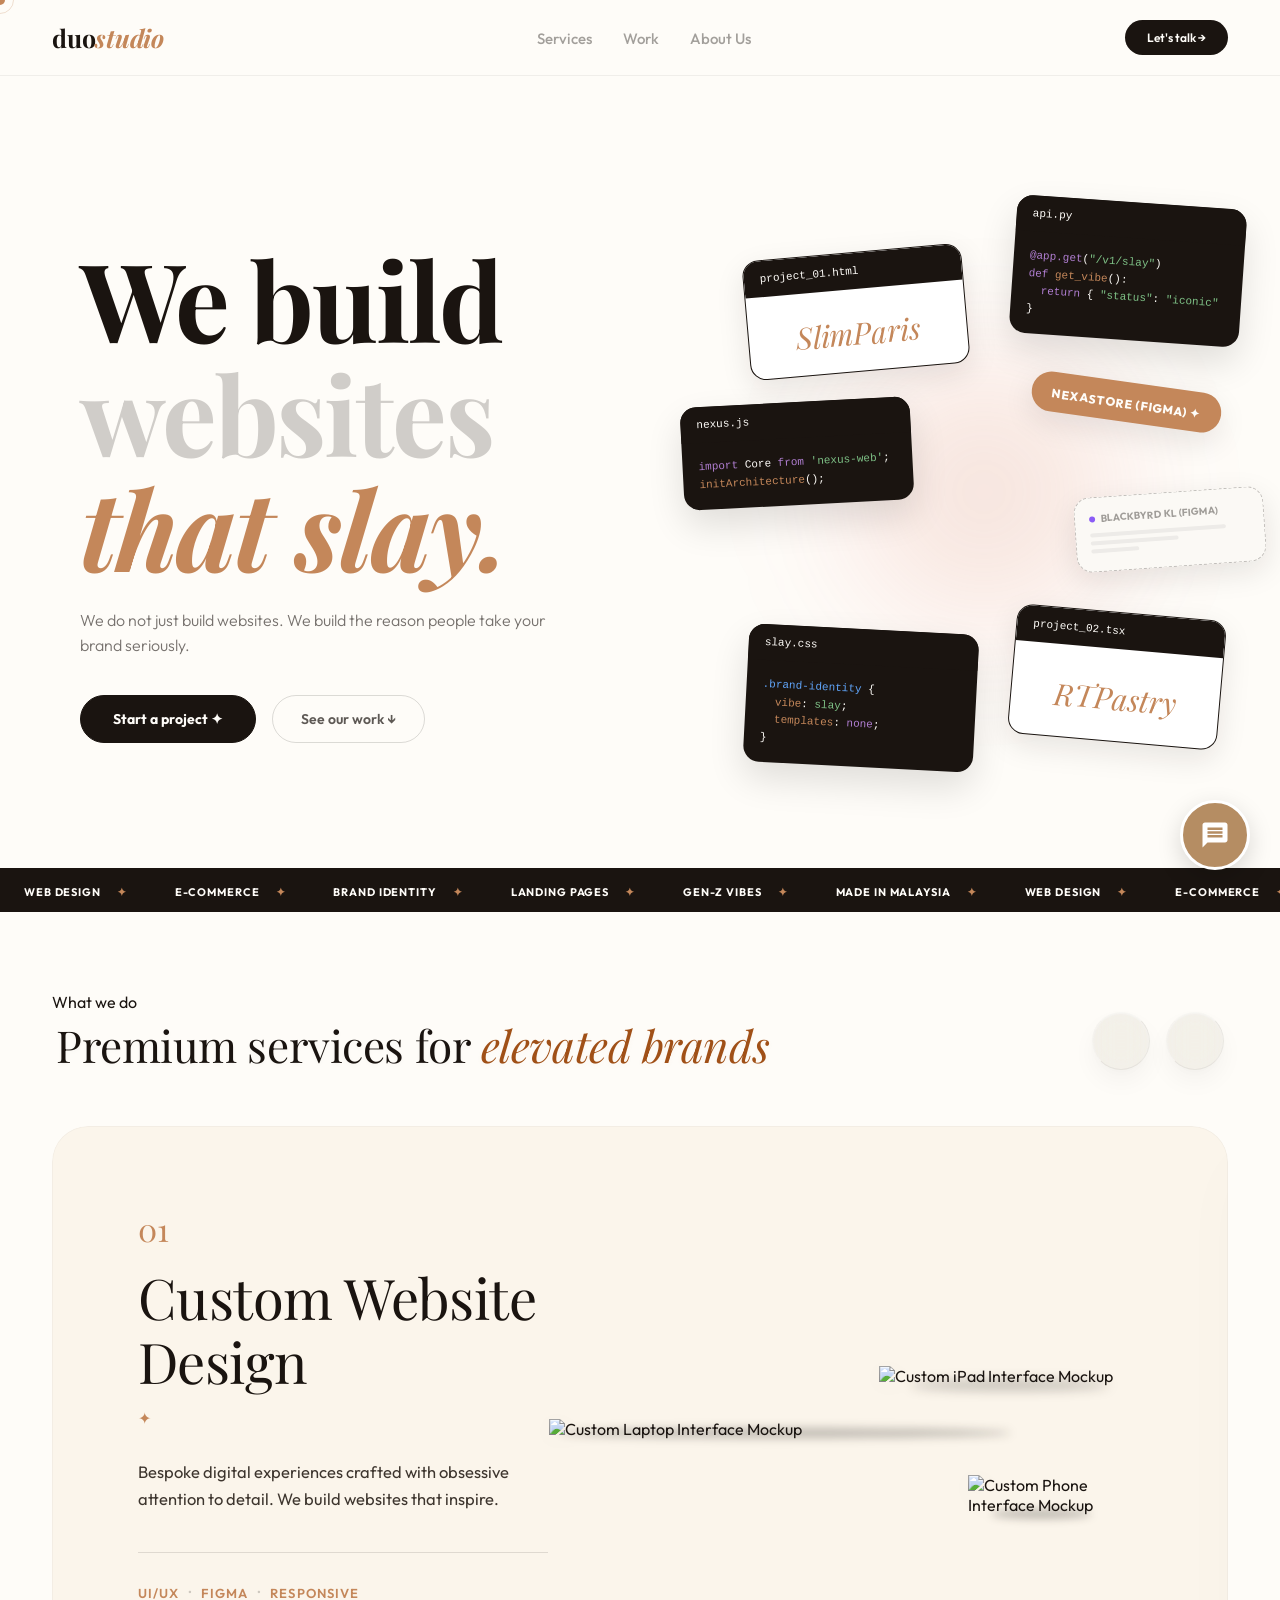
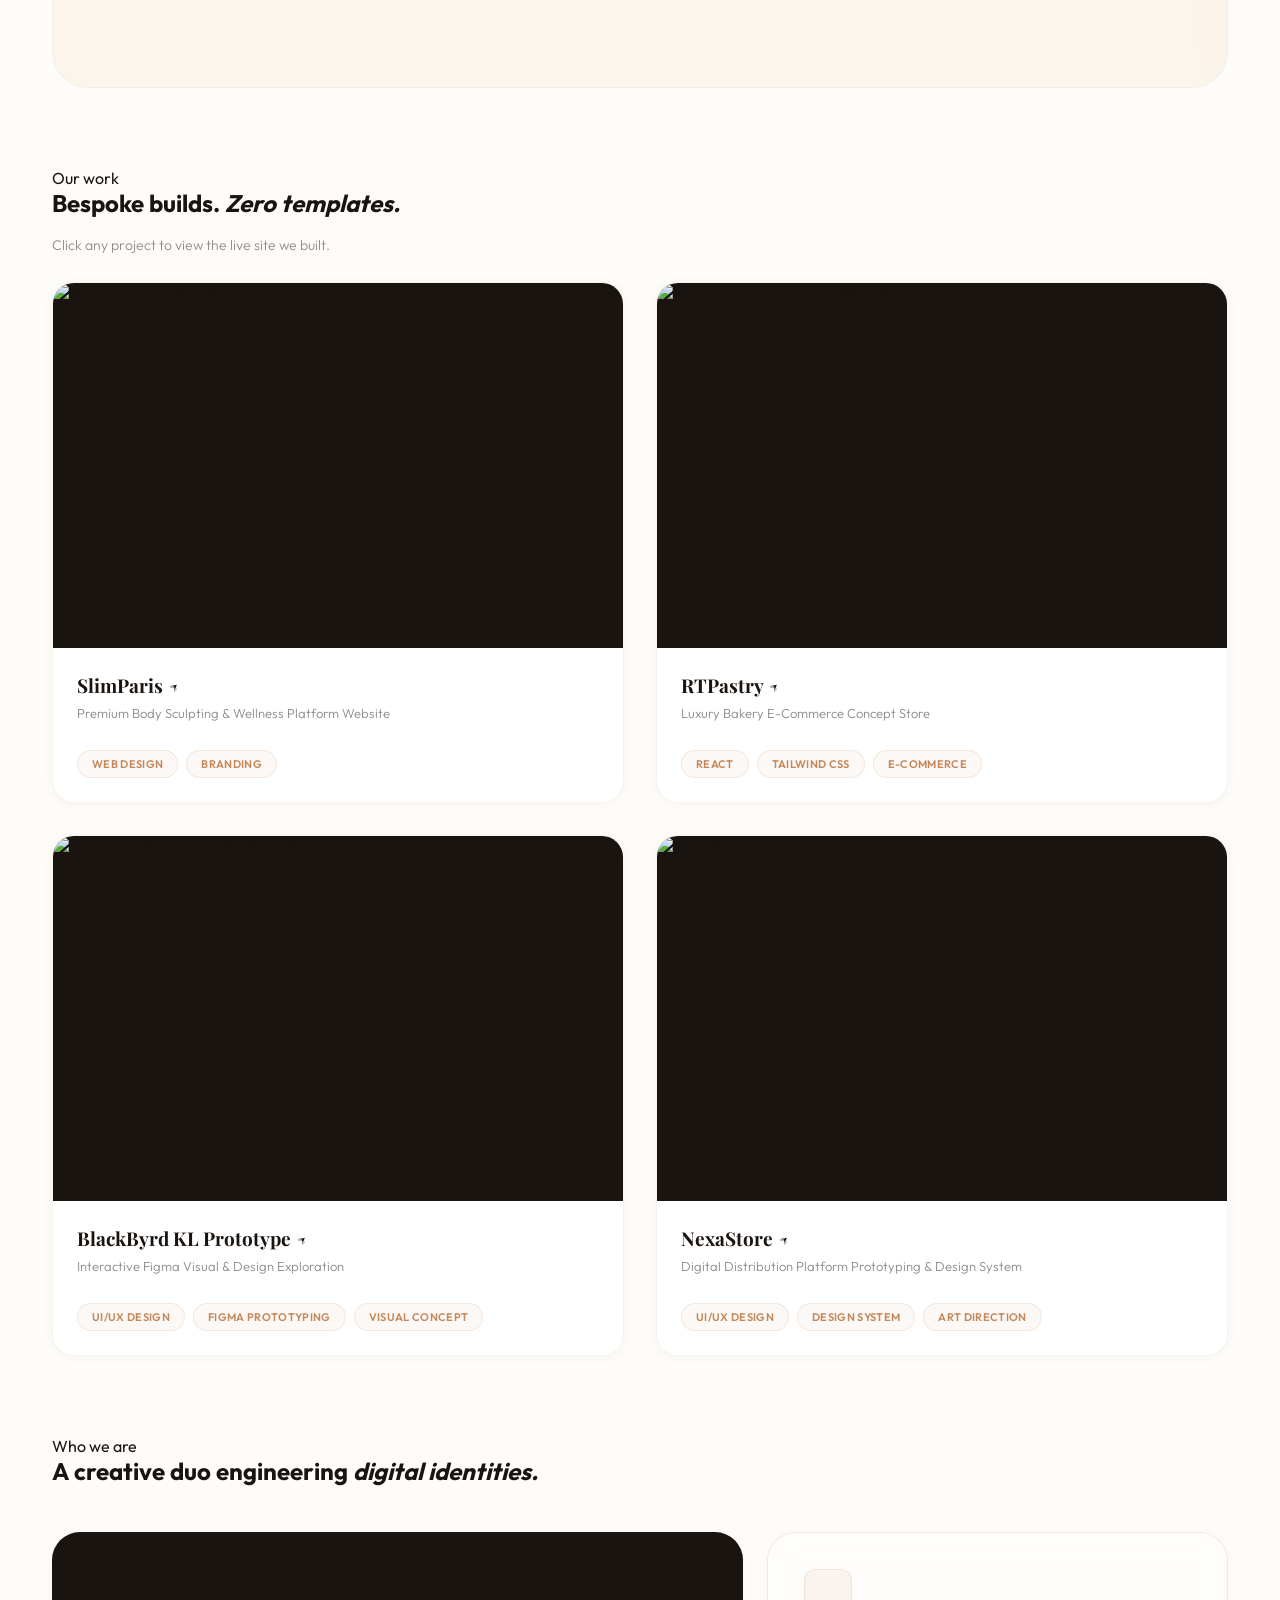
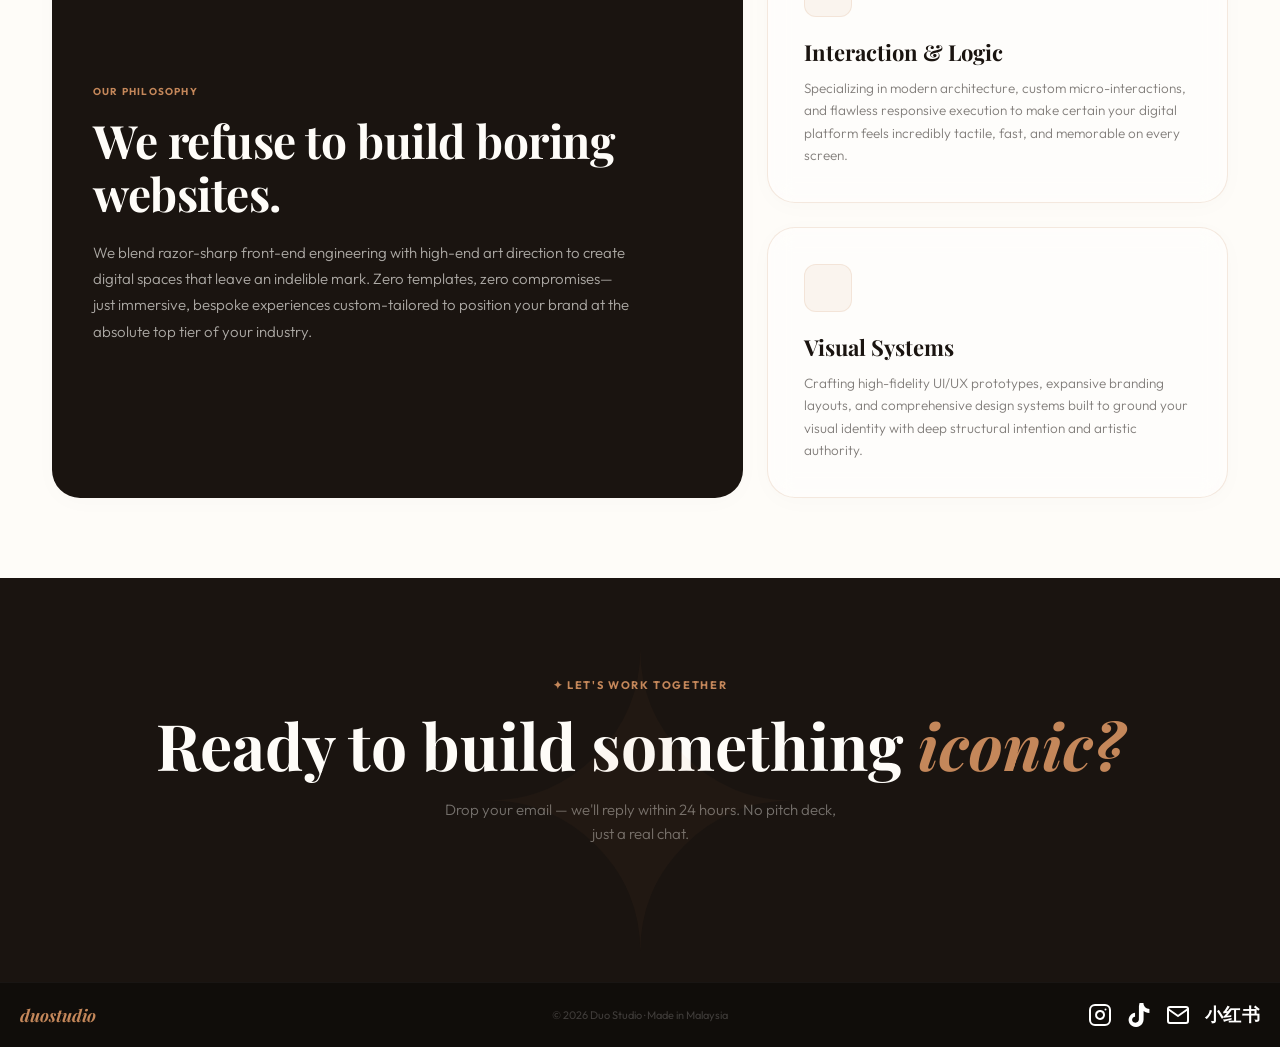
==== commit b5b31f6a: "donee" ====
--- a/index.html
+++ b/index.html
@@ -175,9 +175,11 @@
         
         <div class="luxury-slide-item">
           <div class="luxury-service-card full-variant web-design-card">
+            
             <div class="card-left-info">
               <div class="service-number">01</div>
               <h3 class="service-title">Custom Website Design</h3>
+              <div class="service-divider">✦</div>
               <p class="service-description">Bespoke digital experiences crafted with obsessive attention to detail. We build websites that inspire.</p>
               <div class="service-tags">
                 <span class="service-tag">UI/UX</span>
@@ -188,60 +190,53 @@
             
             <div class="card-right-showcase">
               <div class="showcase-frame">
-                
-                <!-- Clean Laptop Frame Slot -->
                 <div class="device-showcase-item laptop-box">
                   <img src="images/SPLaptop.png" alt="Custom Laptop Interface Mockup">
                 </div>
-
-                <!-- Clean iPad Tablet Frame Slot -->
                 <div class="device-showcase-item tablet-box">
                   <img src="images/SPIpad.png" alt="Custom iPad Interface Mockup">
                 </div>
-
-                <!-- Clean Smartphone Frame Slot -->
                 <div class="device-showcase-item phone-box">
                   <img src="images/SPPhone.png" alt="Custom Phone Interface Mockup">
                 </div>
-
               </div>
             </div>
+
           </div>
         </div>
 
         <div class="luxury-slide-item">
-          <div class="luxury-service-card full-variant">
+          <div class="luxury-service-card full-variant landing-page-card">
             <div class="card-left-info">
               <div class="service-number">02</div>
               <h3 class="service-title">Brand Identity</h3>
-              <p class="service-description">A complete visual language that captures your essence. Refined to absolute perfection.</p>
+              <div class="service-divider">✦</div>
+              <p class="service-description">A complete visual language that captures your brand's essence. Custom-tailored designs to captivate your audience instantly and convert traffic into customers.</p>
               <div class="service-tags">
-                <span class="service-tag">Logo</span>
-                <span class="service-tag">Guidelines</span>
-                <span class="service-tag">Typography</span>
-              </div>
-            </div>
-            <div class="card-right-showcase placeholder-vibe">
-              <div class="luxury-mini-identity">Aa</div>
-            </div>
-          </div>
-        </div>
-
-        <div class="luxury-slide-item">
-          <div class="luxury-service-card full-variant">
-            <div class="card-left-info">
-              <div class="service-number">03</div>
-              <h3 class="service-title">Landing Pages</h3>
-              <p class="service-description">High-impact conversion pages designed to captivate your audience instantly.</p>
-              <div class="service-tags">
-                <span class="service-tag">Fast build</span>
+                <span class="service-tag">Fast Build</span>
                 <span class="service-tag">Conversion</span>
                 <span class="service-tag">Performance</span>
               </div>
             </div>
-            <div class="card-right-showcase placeholder-vibe">
-              <div class="luxury-mini-identity">4.7%</div>
-            </div>
+            <div class="card-right-showcase">
+              <div class="browser-showcase-item">
+                
+                <div class="browser-header-bar">
+                  <div class="browser-dots">
+                    <span></span>
+                    <span></span>
+                    <span></span>
+                  </div>
+                  <div class="browser-url-field">duostudio.com/north-landing</div>
+                </div>
+                
+                <div class="browser-body-content">
+                  <img src="images/Landing.png" alt="High-Impact Landing Page Concept Mockup">
+                </div>
+
+              </div>
+            </div>
+
           </div>
         </div>
 
@@ -306,7 +301,7 @@
             </div>
           </div>
           <div class="pinfo">
-            <h4>BlackByrd KL Prototype ↗</h4>
+            <h4> BlackByrd KL Prototype ↗</h4>
             <p>Interactive Figma Visual & Design Exploration</p>
             <div class="tags-wrapper">
               <span class="ptag">UI/UX Design</span>
@@ -384,12 +379,12 @@
   </div>
   
   <div class="fc" style="position: absolute; left: 50%; transform: translateX(-50%); white-space: nowrap; z-index: 1;">
-    © 2026 Duo Studio · Made in Malaysia 
+    ©️ 2026 Duo Studio · Made in Malaysia 
   </div>
   
   <div class="flinks" style="display: flex; gap: 15px; align-items: center; z-index: 2;">
     
-    <a href="#" aria-label="Instagram" style="color: white; display: flex; align-items: center;">
+    <a href="https://www.instagram.com/duoostudioss?utm_source=qr" aria-label="Instagram" style="color: white; display: flex; align-items: center;">
       <svg width="24" height="24" viewBox="0 0 24 24" fill="none" stroke="currentColor" stroke-width="2" stroke-linecap="round" stroke-linejoin="round">
         <rect x="2" y="2" width="20" height="20" rx="5" ry="5"></rect>
         <path d="M16 11.37A4 4 0 1 1 12.63 8 4 4 0 0 1 16 11.37z"></path>
@@ -397,20 +392,20 @@
       </svg>
     </a>
 
-    <a href="#" aria-label="TikTok" style="color: white; display: flex; align-items: center;">
+    <a href="https://www.tiktok.com/@dstu588?_r=1&_t=ZS-9760LYn8v1M" aria-label="TikTok" style="color: white; display: flex; align-items: center;">
       <svg width="24" height="24" viewBox="0 0 24 24" fill="currentColor">
         <path d="M12.525.02c1.31-.02 2.61-.01 3.91-.02.08 1.53.63 3.09 1.75 4.17 1.12 1.11 2.7 1.62 4.24 1.79v4.03c-1.44-.05-2.89-.35-4.2-.97-.57-.26-1.1-.59-1.62-.93-.01 2.92.01 5.84-.02 8.75-.08 1.4-.54 2.79-1.35 3.94-1.31 1.92-3.58 3.17-5.91 3.21-1.43.08-2.86-.31-4.08-1.03-2.02-1.12-3.44-3.17-3.61-5.46-.14-1.92.54-3.84 1.83-5.32 1.15-1.32 2.82-2.17 4.59-2.34v3.91c-.81.08-1.6.45-2.18 1.05-.69.7-.93 1.76-.66 2.7.28.98 1.05 1.75 2.01 2.02 1.05.3 2.19.12 3.09-.43.92-.56 1.5-1.55 1.57-2.65.06-4.52.02-9.04.05-13.56z"/>
       </svg>
     </a>
 
-    <a href="#" aria-label="Email" style="color: white; display: flex; align-items: center;">
+    <a href="mailto:duostudiosss@gmail.com?subject=Project Inquiry — Duo Studio" aria-label="Email" style="color: white; display: flex; align-items: center;">
       <svg width="24" height="24" viewBox="0 0 24 24" fill="none" stroke="currentColor" stroke-width="2" stroke-linecap="round" stroke-linejoin="round">
         <path d="M4 4h16c1.1 0 2 .9 2 2v12c0 1.1-.9 2-2 2H4c-1.1 0-2-.9-2-2V6c0-1.1.9-2 2-2z"></path>
         <polyline points="22,6 12,13 2,6"></polyline>
       </svg>
     </a>
 
-    <a href="#" aria-label="Xiao Hong Shu" style="text-decoration: none; display: flex; align-items: center;">
+    <a href="https://www.xiaohongshu.com/user/profile/6a27dbcf000000000d034c01?xsec_token=YBYz1c61XjYrKSjogJa2UJ68rTxdw63Zcw00HmafDtomc=&xsec_source=app_share&xhsshare=whatsapp&appuid=6a27dbcf000000000d034c01&apptime=1781100241&share_id=bd1f9c1d054c403a9a78e1626f0fd6bf" aria-label="Xiao Hong Shu" style="text-decoration: none; display: flex; align-items: center;">
       <span style="color: #ffffff; font-size: 18px; font-weight: bold; font-family: sans-serif; letter-spacing: 0.5px;">小红书</span>
     </a>
 
@@ -423,17 +418,17 @@
     <!-- Floating Menu Panel -->
     <div class="social-menu-panel">
       <!-- TikTok -->
-      <a href="#" class="social-bubble-btn" aria-label="TikTok">
+      <a href="https://www.tiktok.com/@dstu588?_r=1&_t=ZS-9760LYn8v1M" class="social-bubble-btn" aria-label="TikTok">
         <svg viewBox="0 0 24 24"><path d="M12.525.02c1.31-.02 2.61-.01 3.91-.02.08 1.53.63 3.09 1.75 4.17 1.12 1.11 2.7 1.62 4.24 1.79v4.03c-1.44-.05-2.89-.35-4.2-.97-.57-.26-1.1-.59-1.62-.93-.01 2.92.01 5.84-.02 8.75-.08 1.4-.54 2.79-1.35 3.94-1.31 1.92-3.58 3.17-5.91 3.21-1.43.08-2.86-.31-4.08-1.03-2.02-1.12-3.44-3.17-3.61-5.46-.14-1.92.54-3.84 1.83-5.32 1.15-1.32 2.82-2.17 4.59-2.34v3.91c-.81.08-1.6.45-2.18 1.05-.69.7-.93 1.76-.66 2.7.28.98 1.05 1.75 2.01 2.02 1.05.3 2.19.12 3.09-.43.92-.56 1.5-1.55 1.57-2.65.06-4.52.02-9.04.05-13.56z"/></svg>
       </a>
       
       <!-- Xiao Hong Shu (Text Block) -->
-      <a href="#" class="social-bubble-btn text-btn" aria-label="Xiao Hong Shu">
+      <a href="https://www.xiaohongshu.com/user/profile/6a27dbcf000000000d034c01?xsec_token=YBYz1c61XjYrKSjogJa2UJ68rTxdw63Zcw00HmafDtomc=&xsec_source=app_share&xhsshare=whatsapp&appuid=6a27dbcf000000000d034c01&apptime=1781100241&share_id=bd1f9c1d054c403a9a78e1626f0fd6bf" class="social-bubble-btn text-btn" aria-label="Xiao Hong Shu">
         <span>小红书</span>
       </a>
       
       <!-- Instagram -->
-      <a href="#" class="social-bubble-btn" aria-label="Instagram">
+      <a href="https://www.instagram.com/duoostudioss?utm_source=qr" class="social-bubble-btn" aria-label="Instagram">
         <svg viewBox="0 0 24 24" style="width: 26px; height: 26px; fill: none !important; stroke: currentColor !important; stroke-width: 2.2px; stroke-linecap: round; stroke-linejoin: round;">
           <rect x="2" y="2" width="20" height="20" rx="5" ry="5"></rect>
           <path d="M16 11.37A4 4 0 1 1 12.63 8 4 4 0 0 1 16 11.37z"></path>
@@ -442,7 +437,7 @@
       </a>
 
       <!-- Email -->
-      <a href="mailto:your-email@domain.com" class="social-bubble-btn mail-btn" aria-label="Email">
+      <a href="mailto:duostudiosss@gmail.com?subject=Project Inquiry — Duo Studio" class="social-bubble-btn mail-btn" aria-label="Email">
         <svg viewBox="0 0 24 24" class="email-icon" style="fill: none !important; stroke: currentColor !important; stroke-width: 2px !important; stroke-linecap: round !important; stroke-linejoin: round !important;">
           <path d="M4 4h16c1.1 0 2 .9 2 2v12c0 1.1-.9 2-2 2H4c-1.1 0-2-.9-2-2V6c0-1.1.9-2 2-2z"></path>
           <polyline points="22,6 12,13 2,6"></polyline>
--- a/portfolio.css
+++ b/portfolio.css
@@ -481,45 +481,105 @@
 .ticker-item .sep { color: #c4875a; }
 
 /* ==========================================================================
-   07. WHAT WE DO (SERVICES CAROUSEL ENGINE) - TRANSPARENCY GRID CROP FIX
+   07. WHAT WE DO (COMPLETE DESIGN REFACTOR WITH POP-OUT NAVIGATION ROW)
    ========================================================================== */
 .services-header-row {
   display: flex;
   justify-content: space-between;
-  align-items: flex-end;
-  margin-bottom: 36px;
-  width: 100%;
-}
+  align-items: flex-end; /* Clean baseline alignment floor */
+  margin-bottom: 52px;   /* Extra breathing space down to the slide cards */
+  width: 100%;
+  padding: 0 4px;
+}
+
+/* ── MAKING THE TITLE TEXT POP ── */
 .services-header-row .stitle {
+  font-family: 'Playfair Display', serif;
+  font-size: clamp(34px, 3.8vw, 44px);
+  font-weight: 400;
+  color: #1a1410;
+  letter-spacing: -0.01em;
   margin-bottom: 0 !important;
-}
-
+  
+  /* Micro text-shadow to make the typography pop off the background */
+  text-shadow: 0 2px 4px rgba(26, 20, 16, 0.03);
+}
+
+.services-header-row .stitle em {
+  font-family: 'Playfair Display', serif;
+  font-style: italic;
+  font-weight: 400;
+  color: #a05017; /* Premium signature brand gold accent color */
+  text-shadow: 0 2px 5px rgba(196, 135, 90, 0.05);
+}
+
+/* Arrow Controls Layout Group Container */
 .slider-controls {
   display: flex;
-  gap: 12px;
-  margin-bottom: 8px;
-}
+  gap: 16px;
+  margin-bottom: 4px;
+}
+
+/* ── HIGH-FIDELITY FLOATING BUTTON BUTTONS WITH SHADOWS ── */
 .ctrl-btn {
-  width: 54px;
-  height: 54px;
+  width: 58px;
+  height: 58px;
   border-radius: 50%;
-  border: 1px solid rgba(196, 135, 90, 0.25);
-  background: #fefcf8;
-  color: #1a1410;
+  position: relative;
+  
+  /* THE FIX: Sleek semi-translucent dark charcoal frosted fill */
+  background: rgba(26, 20, 16, 0.05); 
+  backdrop-filter: blur(14px) saturate(180%); 
+  -webkit-backdrop-filter: blur(14px) saturate(180%);
+  
+  /* Dual glossy glass borders styled for light refraction */
+  border-top: 1px solid rgba(255, 255, 255, 0.4);
+  border-left: 1px solid rgba(255, 255, 255, 0.2);
+  border-right: 1px solid rgba(26, 20, 16, 0.04);
+  border-bottom: 1px solid rgba(26, 20, 16, 0.06);
+  
+  color: #1a1410; /* Dark premium charcoal tint for the arrow icons */
   display: flex;
   align-items: center;
   justify-content: center;
-  font-size: 18px;
+  font-size: 15px;
   cursor: pointer;
-  transition: all 0.3s ease;
-}
+  
+  box-shadow: 
+    inset 0 1px 1px rgba(255, 255, 255, 0.3),
+    0 4px 12px rgba(26, 20, 16, 0.02),
+    0 12px 24px rgba(26, 20, 16, 0.04);
+    
+  transition: 
+    transform 0.45s cubic-bezier(0.25, 1, 0.2, 1), 
+    box-shadow 0.45s cubic-bezier(0.25, 1, 0.2, 1), 
+    background-color 0.45s cubic-bezier(0.25, 1, 0.2, 1), 
+    color 0.3s ease;
+}
+
 .ctrl-btn:hover {
-  background: #1a1410;
-  color: #fefcf8;
-  border-color: #1a1410;
-  transform: scale(1.05);
-}
-
+  /* Melts into a richer liquid look on hover */
+  background: rgba(218, 221, 229, 0.75); 
+  color: #1a1410; /* Darkens arrow symbol for extra contrast click clarity */
+  
+  /* Physically elevates the lens disc up while casting a wider, deeper shadow pool */
+  transform: translateY(-4px) scale(1.03); 
+  box-shadow: 
+    inset 0 1px 2px rgba(255, 255, 255, 0.6),
+    0 10px 24px rgba(26, 20, 16, 0.06),
+    0 20px 40px rgba(26, 20, 16, 0.1);
+}
+
+/* Tactile click-down behavior when pressed */
+.ctrl-btn:active {
+  transform: translateY(-1px) scale(0.97);
+  background: rgba(206, 210, 220, 0.85);
+  box-shadow: 
+    inset 0 1px 3px rgba(0, 0, 0, 0.06),
+    0 4px 10px rgba(26, 20, 16, 0.04);
+}
+
+/* ── SLIDER CAROUSEL TRACK CORE ── */
 .luxury-slider-viewport {
   width: 100%;
   overflow: hidden;
@@ -538,23 +598,23 @@
   box-sizing: border-box;
 }
 
+/* ── PARENT CARD MAIN CONTAINER ── */
 .luxury-service-card.full-variant {
   display: grid;
-  grid-template-columns: 0.85fr 1.15fr;
-  gap: 60px;
-  padding: 80px 60px;
-  background: linear-gradient(105deg, #efe6da 0%, #f7f3ed 35%, #ffffff 100%);
-  border: 1px solid rgba(255, 255, 255, 0.6);
+  grid-template-columns: 1fr 1.1fr;
+  gap: 40px;
+  padding: 60px 50px 60px 85px; 
+  background: #fbf5eb;
+  border: 1px solid rgba(26, 20, 16, 0.03);
   border-radius: 36px;
-  align-items: center;
+  align-items: center; 
   min-height: 540px;
   position: relative;
-  box-shadow: 
-    0 10px 30px rgba(196, 135, 90, 0.02),
-    0 40px 90px rgba(26, 20, 16, 0.05);
-  transition: transform 0.5s cubic-bezier(0.16, 1, 0.3, 1), box-shadow 0.5s ease;
-}
-
+  overflow: hidden;
+  box-shadow: 0 30px 70px rgba(26, 20, 16, 0.02);
+}
+
+/* ── LEFT COLUMN TYPOGRAPHY ── */
 .card-left-info {
   display: flex;
   flex-direction: column;
@@ -562,12 +622,80 @@
   z-index: 5;
 }
 
+.service-number {
+  font-family: 'Playfair Display', serif;
+  font-size: 32px;
+  font-weight: 400;
+  color: #c4875a;
+  margin-bottom: 20px;
+  line-height: 1;
+}
+
+.service-title {
+  font-family: 'Playfair Display', serif;
+  font-size: 56px;
+  font-weight: 400;
+  line-height: 1.15;
+  color: #1a1410;
+  margin-bottom: 16px;
+  letter-spacing: -0.01em;
+}
+
+.service-divider {
+  font-size: 16px;
+  color: #c4875a;
+  margin-bottom: 32px;
+  line-height: 1;
+}
+
+.service-description {
+  font-family: 'Outfit', sans-serif;
+  font-size: 16.5px;
+  font-weight: 400;
+  line-height: 1.65;
+  color: #3d352e;
+  max-width: 410px;
+  margin-bottom: 40px;
+}
+
+/* ── VISUAL SEPARATION BORDER LINE ── */
+.service-tags {
+  display: flex;
+  flex-wrap: wrap;
+  gap: 22px;
+  align-items: center;
+  width: 100%;
+  max-width: 410px;
+  border-top: 1px solid rgba(26, 20, 16, 0.12); /* Clean crisp separation divider line */
+  padding-top: 32px; /* Breathing space below the line */
+}
+
+/* ── BRAND ACCENT COLOR TAG ELEMENTS ── */
+.service-tag {
+  font-family: 'Outfit', sans-serif;
+  font-size: 13px;
+  font-weight: 600; /* Strengthened thickness to enhance color readability */
+  letter-spacing: 0.08em;
+  text-transform: uppercase;
+  color: #c4875a; /* Updated to cleanly match your brand gold signature hue */
+  position: relative;
+}
+
+.service-tag:not(:last-child)::after {
+  content: "•";
+  position: absolute;
+  right: -14px;
+  color: rgba(26, 20, 16, 0.2);
+  font-size: 11px;
+}
+
+/* ── RIGHT COLUMN SHOWCASE VIEWPORT ── */
 .card-right-showcase {
   position: relative;
   width: 100%;
-  height: 380px;
-  display: flex;
-  align-items: flex-end;
+  height: 440px; 
+  display: flex;
+  align-items: center; 
   justify-content: center;
   z-index: 2;
 }
@@ -576,154 +704,220 @@
   position: relative;
   width: 100%;
   height: 100%;
-  display: flex;
-  align-items: flex-end;
-}
-
-/* ── PREVENT CHECKERED ALPHA GRID BLENDING ── */
+  max-width: 760px; 
+  display: flex;
+  align-items: center; 
+}
+
 .device-showcase-item {
   position: absolute;
+  display: flex;
+  flex-direction: column;
+  align-items: center;
+}
+
+.device-showcase-item img {
+  width: 100%;
+  height: auto;
+  object-fit: contain;
+  display: block;
+}
+
+/* ── REALISTIC SMOOTH DESK CONTACT SHADOWS ── */
+.device-showcase-item::after {
+  content: "";
+  position: absolute;
+  width: 85%;    
+  height: 10px; /* Slimmed down height for a tight shadow core */  
+  background: rgba(26, 20, 16, 0.26); /* Soft realistic dark core */
+  border-radius: 50%;
+  pointer-events: none;
+}
+
+/* Tightened bottom offsets grounded flatly beneath each unique hardware footprint edge */
+.laptop-box::after {
+  width: 96%;   
+  bottom: 1px; /* Tucked flat right along the base aluminum line chassis lip */
+  filter: blur(5px);
+}
+.tablet-box::after {
+  width: 76%;   
+  bottom: -4px; /* Tucked cleanly below the upright tablet frame base */
+  filter: blur(6px);
+}
+.phone-box::after {
+  width: 68%;   
+  bottom: -4px; /* Tucked cleanly beneath the foreground smartphone base */
+  filter: blur(4px);
+}
+
+/* ── PROPORTIONAL SPATIAL SCALING AND DEPTH LAYERING ── */
+
+/* 1. Laptop (Middle row focal device) */
+.laptop-box {
+  width: 90%;
+  left: -20%;
+  top: 55%;
+  transform: translateY(-50%); 
+  z-index: 2; /* Layered in front of the tablet, behind the phone */
+  filter: drop-shadow(0 4px 10px rgba(26, 20, 16, 0.02));
+}
+
+/* 2. iPad Tablet (Background canvas element) */
+.tablet-box {
+  width: 50%;
+  left: 43%;
+  top: 43%;
+  transform: translateY(-50%); 
+  z-index: 1; /* Pushed safely to the back row layer stack */
+  filter: drop-shadow(0 4px 10px rgba(26, 20, 16, 0.02));
+}
+
+/* 3. iPhone Smartphone (Foreground forefront row layout anchor) */
+.phone-box {
+  width: 28%;
+  left: 60%;
+  top: 70%; 
+  transform: translateY(-50%);
+  z-index: 3; /* Rendered safely entirely on the front layer row */
+  filter: drop-shadow(0 4px 10px rgba(26, 20, 16, 0.02));
+}
+
+/* ── SLIDE 02: GEOMETRIC BRANDING SHOWCASE COMPONENT ── */
+.branding-showcase-item {
+  position: relative;
+  width: 94%; /* Widens layout presence to cleanly reveal the vase artwork composition */
+  max-width: 600px;
+  background: #ffffff;
+  border-radius: 24px; /* Soft premium curved corners matching card profiles */
+  border: 1px solid rgba(26, 20, 16, 0.05);
   overflow: hidden;
+  z-index: 2;
+  top: 50%;
+  transform: translateY(-50%); /* Centers the image frame perfectly on the vertical midpoint axis */
+  display: flex;
+  box-shadow: 0 10px 30px rgba(26, 20, 16, 0.02); /* Crisp base framing shadow */
+}
+
+.branding-canvas-wrapper {
+  position: relative;
+  width: 100%;
+  height: auto;
   display: block;
 }
 
-.device-showcase-item img {
-  width: 100%;
-  height: 100%;
-  /* Zooms directly in to crop out the asset's flattened alpha background canvas */
-  object-fit: cover; 
+.branding-canvas-wrapper img {
+  width: 100%;
+  height: auto;
+  object-fit: contain;
   display: block;
 }
 
-/* 1. Laptop Slot Frame & Crop Dimensions */
-.laptop-box {
-  width: 66%;
-  height: 220px;
-  bottom: 12%;
-  left: 0%;
-  z-index: 1;
-  filter: drop-shadow(0 20px 45px rgba(26, 20, 16, 0.12));
-}
-.laptop-box img {
-  object-position: 50% 43%; /* Fine-tunes positioning to reveal only the true hardware chassis */
-}
-
-/* 2. iPad Tablet Slot Frame & Crop Dimensions */
-.tablet-box {
-  width: 38%;
-  height: 230px;
-  bottom: 6%;
-  right: 14%;
+/* Tightly diffused desktop contact shadow anchored directly behind the branding card box */
+.branding-showcase-item::after {
+  content: "";
+  position: absolute;
+  bottom: -6px; /* Positioned closely below the container bottom lip for a flat resting look */
+  left: 4%;
+  width: 92%;
+  height: 10px;
+  background: rgba(26, 20, 16, 0.22); /* Darker, focused contact shadow core */
+  border-radius: 50%;
+  filter: blur(6px); /* Tight clean blurring falloff */
+  pointer-events: none;
+  z-index: -1;
+}
+
+/* ── SLIDE 03: MINIMALIST BROWSER SHOWCASE COMPONENT ── */
+.browser-showcase-item {
+  position: relative;
+  width: 92%; 
+  max-width: 580px;
+  background: #ffffff;
+  
+  /* THE FIX: Clean, cohesive border outline styling matching your theme */
+  border: 2px solid #550000; 
+  border-radius: 18px; 
+  overflow: hidden;
   z-index: 2;
-  filter: drop-shadow(-10px 15px 35px rgba(26, 20, 16, 0.15));
-}
-.tablet-box img {
-  object-position: 50% 50%;
-}
-
-/* 3. iPhone Smartphone Slot Frame & Crop Dimensions */
-.phone-box {
-  width: 16%;
-  height: 170px;
-  bottom: 2%;
-  right: 0%;
-  z-index: 3;
-  filter: drop-shadow(-12px 15px 30px rgba(26, 20, 16, 0.18));
-}
-.phone-box img {
-  object-position: 50% 50%;
-}
-
-/* ── MODULAR SLIDE CONTENT VARIANT LAYOUTS ── */
-.identity-showcase-split, .conversion-showcase-split {
-  width: 100%;
-  height: 100%;
-  display: flex;
-  align-items: center;
-  justify-content: center;
-}
-.identity-bento-preview {
-  display: flex;
+  top: 45%;
+  transform: translateY(-43%); 
+  display: flex;
+  flex-direction: column;
+}
+
+/* Browser Header Interface Controls bar */
+.browser-header-bar {
+  background: #550000; /* Rich deep wine red header canvas fill */
+  padding: 12px 18px;
+  display: flex;
+  align-items: center;
+  /* Seamless separation line inside the frame */
+  border-bottom: 1px solid #550000; 
   gap: 20px;
-  width: 100%;
-  max-width: 440px;
-}
-.id-specimen-tile {
+}
+
+.browser-dots {
+  display: flex;
+  gap: 6px;
+}
+
+/* website dot */
+.browser-dots span {
+  width: 8px;
+  height: 8px;
+  border-radius: 50%;
+  background: #ffffff; 
+  display: inline-block;
+}
+
+.browser-url-field {
   flex: 1;
-  background: #ffffff;
-  border-radius: 24px;
-  padding: 24px;
-  box-shadow: 0 10px 30px rgba(26,20,16,0.03);
-  border: 1px solid rgba(196,135,90,0.1);
-  display: flex;
-  flex-direction: column;
-}
-.id-label {
+  background: #FAF0E4;
+  border-radius: 6px;
+  
+  /* Enhanced input frame boundary line */
+  border: 1px solid #550000; 
+  
+  padding: 4px 14px;
+  font-family: 'Outfit', sans-serif;
   font-size: 11px;
-  text-transform: uppercase;
-  font-weight: 700;
-  color: rgba(26,20,16,0.3);
-  letter-spacing: 0.05em;
-  margin-bottom: 16px;
-}
-.id-graphic-aa {
-  font-family: 'Playfair Display', serif;
-  font-size: 72px;
-  color: #c4875a;
-  line-height: 1;
-  margin: auto;
-}
-.id-color-swatches {
-  display: flex;
-  flex-direction: column;
-  gap: 8px;
-  margin: auto 0;
-}
-.id-color-swatches span {
-  height: 14px;
-  width: 100%;
-  border-radius: 6px;
+  font-weight: 500;
+  color: #550000;
+  text-align: left;
+  letter-spacing: 0.02em;
+}
+
+/* Image Showcase Slot */
+.browser-body-content {
+  position: relative;
+  width: 100%;
+  height: auto;
   display: block;
 }
-.conversion-metric-board {
-  background: #ffffff;
-  border-radius: 24px;
-  padding: 28px;
-  width: 100%;
-  max-width: 360px;
-  box-shadow: 0 15px 40px rgba(26,20,16,0.04);
-  border: 1px solid rgba(196,135,90,0.1);
-}
-.metric-graph-header {
-  display: flex;
-  justify-content: space-between;
-  align-items: center;
-  margin-bottom: 12px;
-}
-.metric-graph-header h4 {
-  font-size: 13px;
-  color: rgba(26,20,16,0.4);
-  font-weight: 600;
-}
-.metric-stat-badge {
-  font-size: 11px;
-  font-weight: 700;
-  color: #7ec186;
-  background: rgba(126,193,134,0.1);
-  padding: 4px 10px;
-  border-radius: 100px;
-}
-.metric-huge-number {
-  font-size: 54px;
-  font-weight: 700;
-  color: #1a1410;
-  line-height: 1;
-  margin-bottom: 20px;
-}
-.metric-wave-line svg {
-  width: 100%;
-  height: 50px;
-}
+
+.browser-body-content img {
+  width: 100%;
+  height: auto;
+  object-fit: contain;
+  display: block;
+}
+
+/* Floating Contact Shadow for the Browser Card Window Frame */
+.browser-showcase-item::after {
+  content: "";
+  position: absolute;
+  bottom: -10px;
+  left: 5%;
+  width: 90%;
+  height: 12px;
+  background: rgba(26, 20, 16, 0.18); /* Smooth diffused desk shadow */
+  border-radius: 50%;
+  filter: blur(8px);
+  pointer-events: none;
+  z-index: -1;
+}
+
 
 /* ==========================================================================
    08. PORTFOLIO WORK PREVIEW CARDS
@@ -1268,9 +1462,71 @@
   .card-right-showcase {
     height: 280px !important;
   }
-  .laptop-frame { width: 85%; height: 190px; top: 10%; }
-  .tablet-frame { width: 42%; height: 140px; bottom: 12%; right: 5%; }
-  .phone-frame { width: 22%; height: 110px; bottom: 5%; right: -2%; }
+
+  /* ==========================================================================
+   UPDATED: SLIDER FRAME MASK LAYOUT MEDIA QUERIES
+   ========================================================================== */
+@media (max-width: 1024px) {
+  .services-header-row {
+    flex-direction: column;
+    align-items: center;
+    gap: 20px;
+    text-align: center;
+  }
+  
+  .luxury-service-card.full-variant {
+    grid-template-columns: 1fr !important;
+    padding: 36px 20px !important; /* Slightly snugger padding for breathing room */
+    gap: 24px !important;
+    text-align: center !important;
+  }
+  
+  .card-left-info {
+    align-items: center !important;
+  }
+  
+  /* Container frame adjustment */
+  .card-right-showcase {
+    height: 320px !important; /* Slightly increased to fit the absolute elements comfortably */
+    width: 100%;
+    max-width: 440px; /* Restricts scaling container on mobile so items don't drift */
+    margin: 0 auto !important; 
+    position: relative;
+  }
+
+  .showcase-frame {
+    width: 100%;
+    height: 100%;
+    position: relative;
+  }
+
+  /* 1. Laptop Base Positioning (Centered & balanced away from left wall) */
+  .laptop-box {
+    width: 75% !important;
+    left: 2% !important; /* Shifted inward cleanly away from the left edge */
+    top: 50% !important;
+    transform: translateY(-50%) !important;
+    z-index: 2;
+  }
+
+  /* 2. iPad Tablet (Background layer) */
+  .tablet-box {
+    width: 44% !important;
+    left: 50% !important; /* Anchored cleanly on the right half */
+    top: 40% !important;
+    transform: translateY(-50%) !important;
+    z-index: 1;
+  }
+
+  /* 3. iPhone Smartphone (Foreground forefront layer) */
+  .phone-box {
+    width: 24% !important;
+    left: 65% !important; /* Brought inward smoothly so it doesn't overflow right */
+    top: 65% !important;
+    transform: translateY(-50%) !important;
+    z-index: 3;
+  }
+}
 
   /* Mobile Footer Structural Core */
   footer {
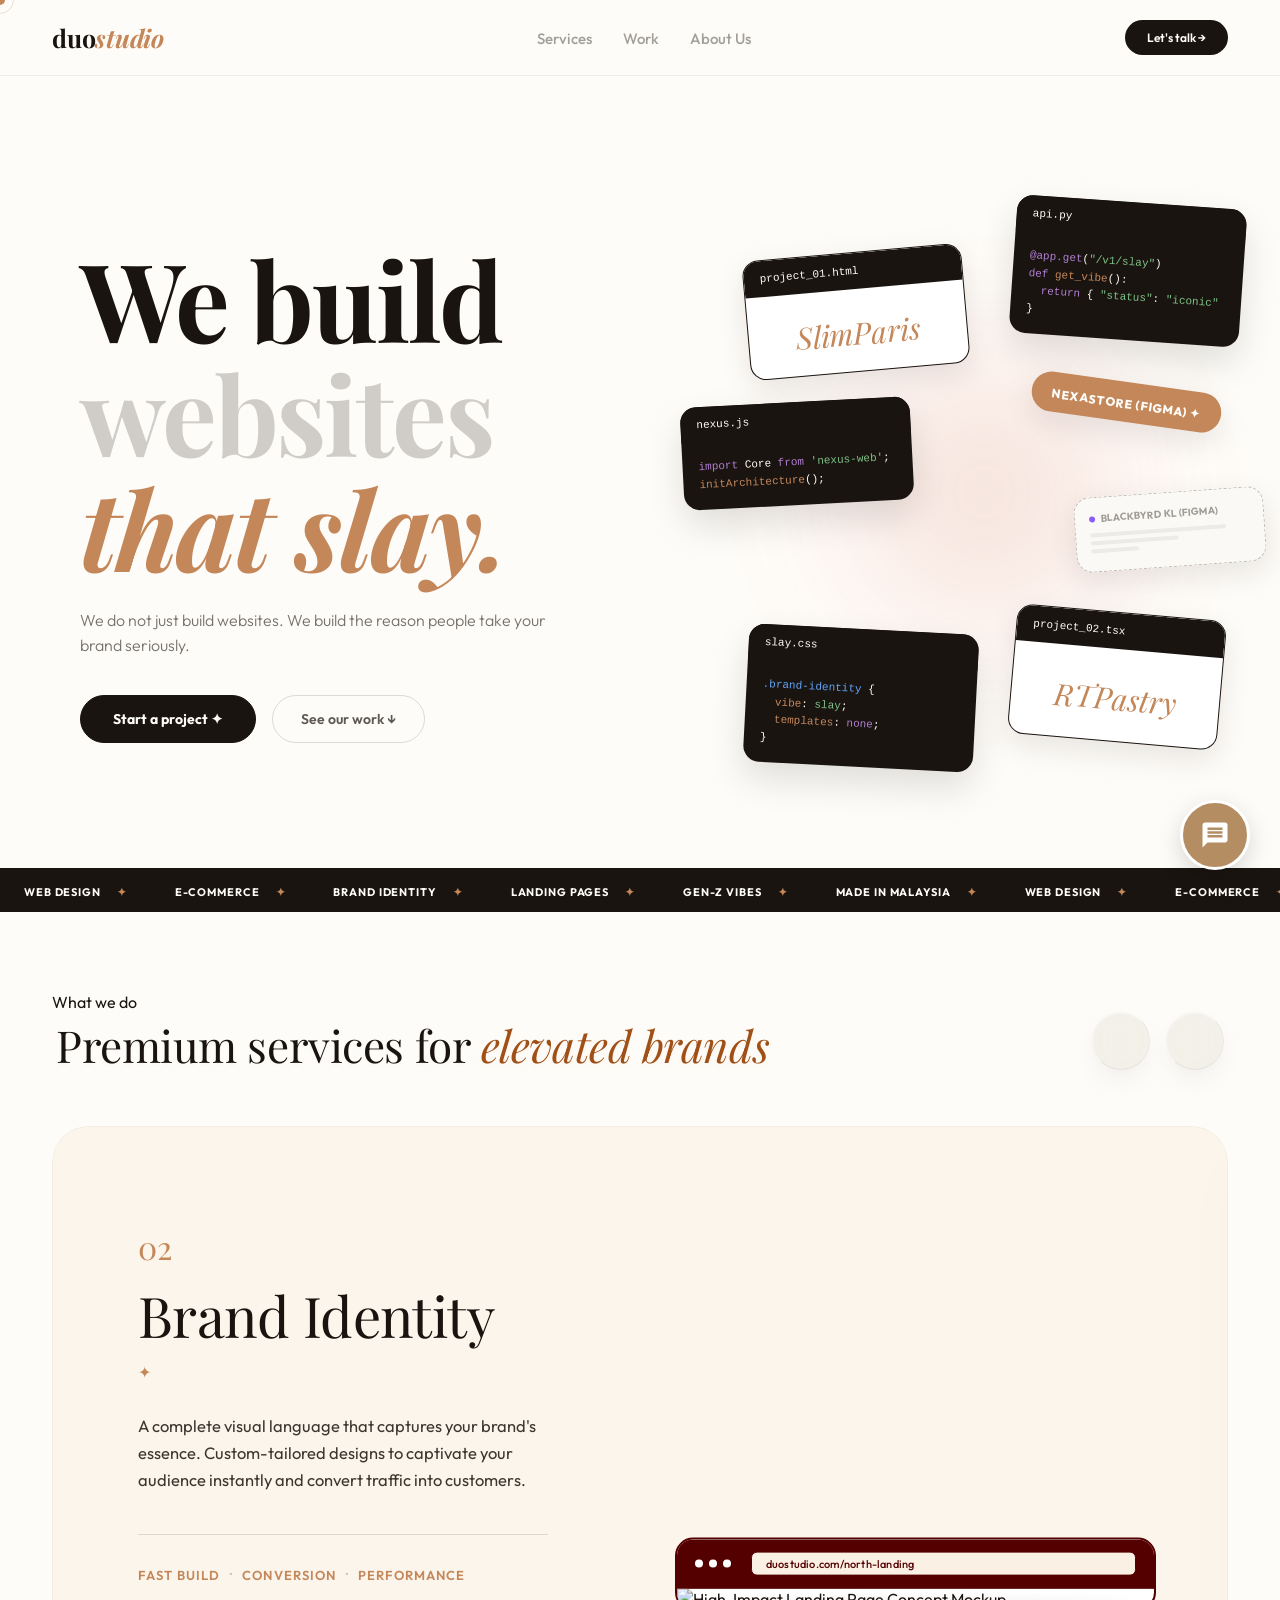
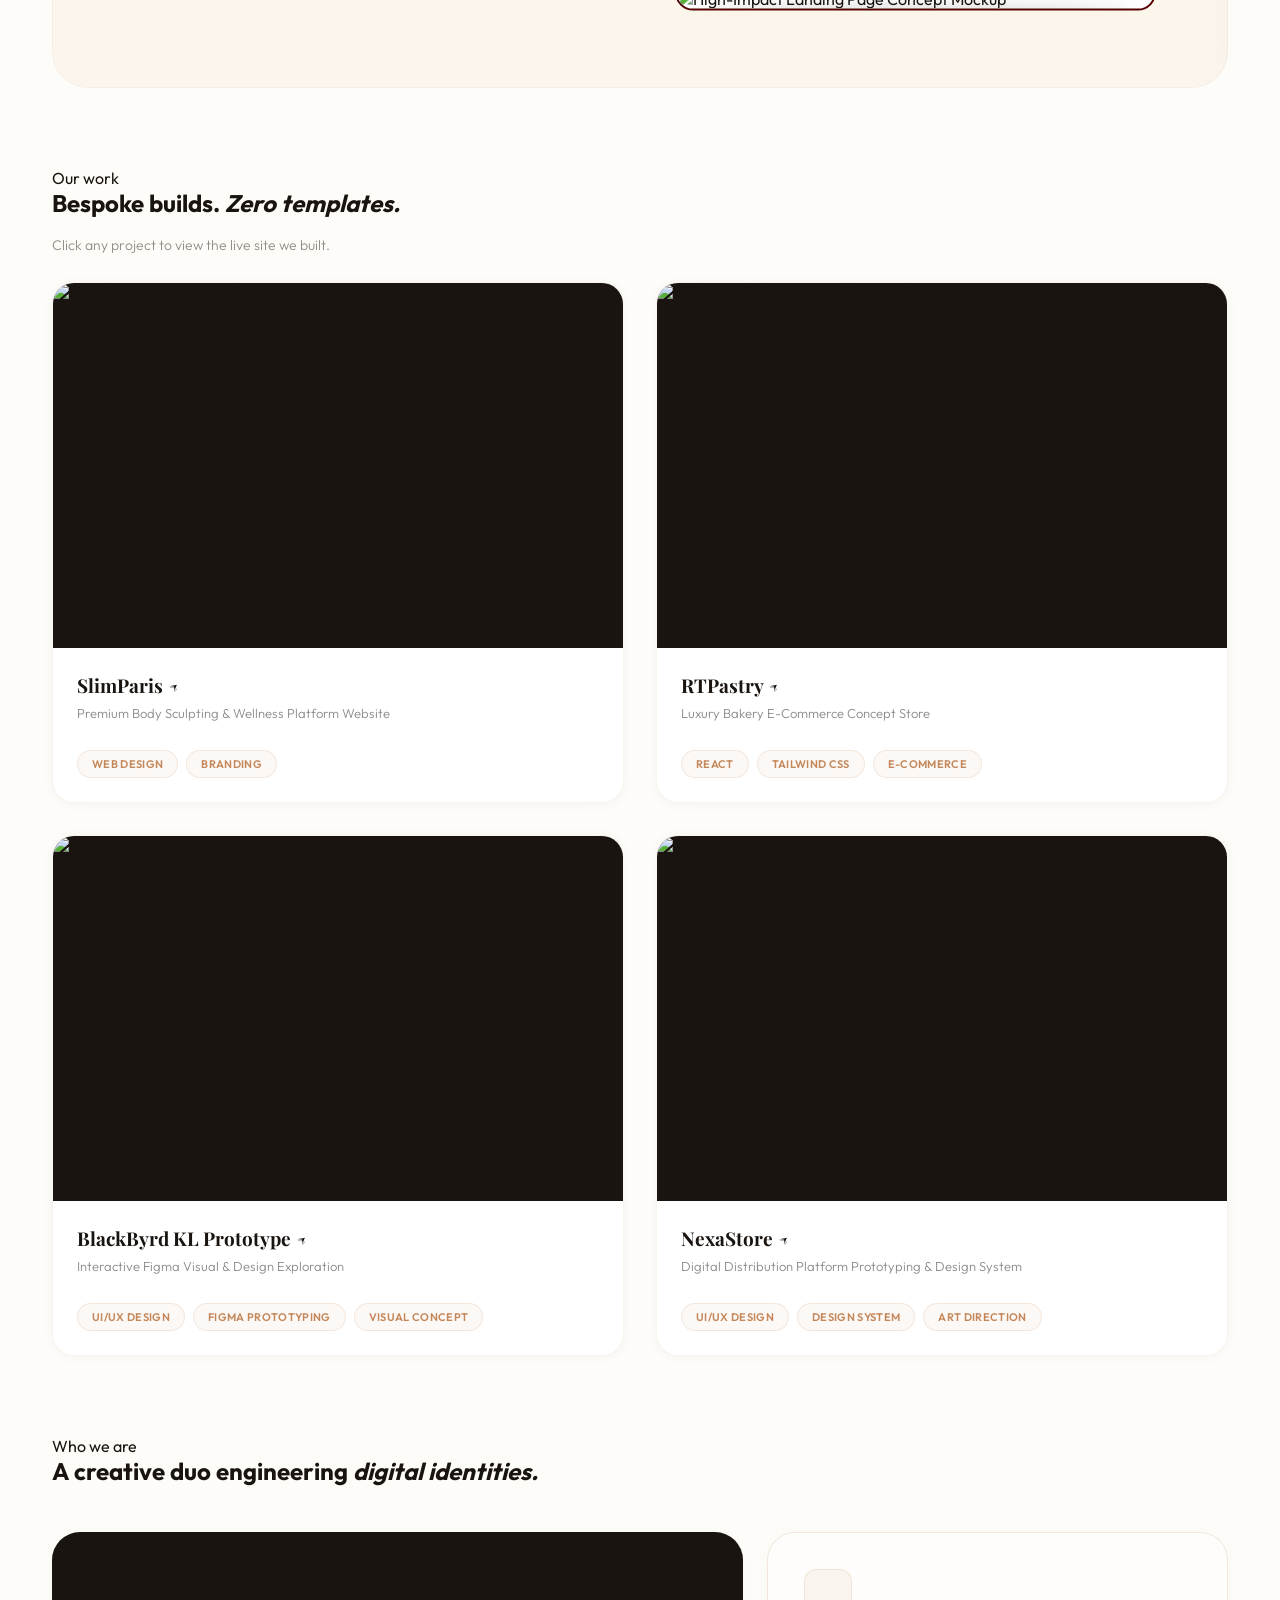
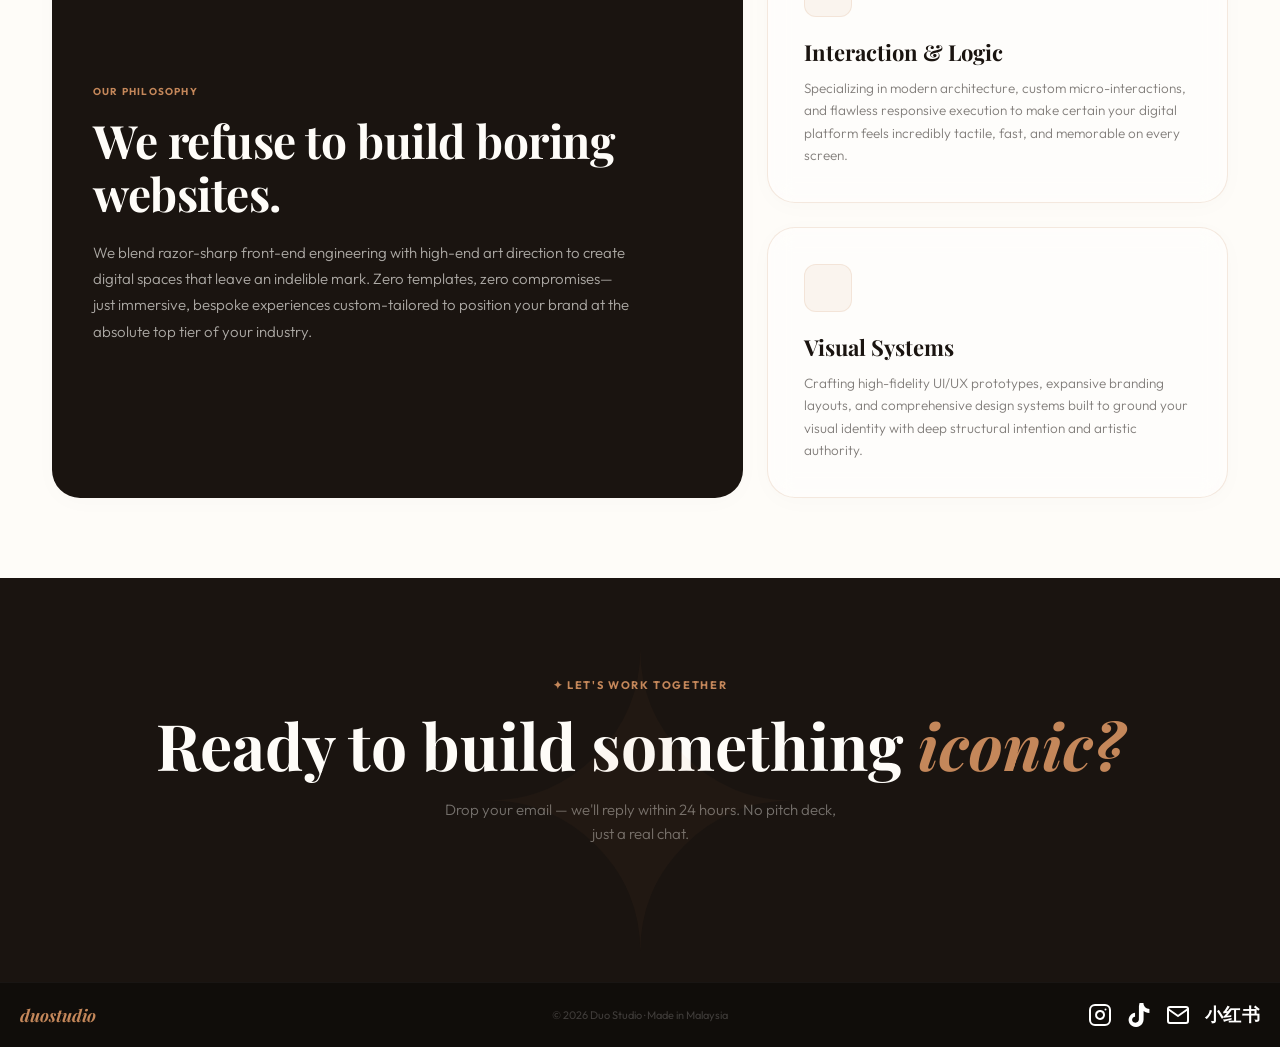
==== commit 39c8a172: "..." ====
--- a/index.html
+++ b/index.html
@@ -191,13 +191,13 @@
             <div class="card-right-showcase">
               <div class="showcase-frame">
                 <div class="device-showcase-item laptop-box">
-                  <img src="images/SPLaptop.png" alt="Custom Laptop Interface Mockup">
+                  <img src="images/splaptop.png" alt="Custom Laptop Interface Mockup">
                 </div>
                 <div class="device-showcase-item tablet-box">
-                  <img src="images/SPIpad.png" alt="Custom iPad Interface Mockup">
+                  <img src="images/spipad.png" alt="Custom iPad Interface Mockup">
                 </div>
                 <div class="device-showcase-item phone-box">
-                  <img src="images/SPPhone.png" alt="Custom Phone Interface Mockup">
+                  <img src="images/spphone.png" alt="Custom Phone Interface Mockup">
                 </div>
               </div>
             </div>
@@ -231,7 +231,7 @@
                 </div>
                 
                 <div class="browser-body-content">
-                  <img src="images/Landing.png" alt="High-Impact Landing Page Concept Mockup">
+                  <img src="images/landing.png" alt="High-Impact Landing Page Concept Mockup">
                 </div>
 
               </div>
@@ -256,7 +256,7 @@
       <a href="https://www.slimparis.com.my" target="_blank" class="pcard-link" aria-label="View SlimParis live website">
         <div class="pcard">
           <div class="pimg img-slim">
-            <img src="images/SlimParis.png" alt="SlimParis Live Website Preview">
+            <img src="images/slimparis.png" alt="SlimParis Live Website Preview">
             <div class="view-overlay">
               <span>View live site ↗</span>
             </div>
@@ -275,7 +275,7 @@
       <a href="https://rtpastry.netlify.app" target="_blank" class="pcard-link" aria-label="View RTPastry live website">
         <div class="pcard">
           <div class="pimg img-rt">
-            <img src="images/RTPastry.png" alt="RTPastry E-Commerce Website Preview">
+            <img src="images/rtpastry.png" alt="RTPastry E-Commerce Website Preview">
             <div class="view-overlay">
               <span>View live site ↗</span>
             </div>
@@ -295,7 +295,7 @@
       <a href="https://www.figma.com/proto/14rhyBUuVlEqo2nHV3RLxf/HCI?node-id=157-749&t=5IPx38cKzrSJtp6p-1" target="_blank" class="pcard-link" aria-label="View BlackByrd KL prototype">
         <div class="pcard">
           <div class="pimg img-blackbyrd">
-            <img src="images/BlackByrd KL.png" alt="BlackByrd KL Design Platform Preview">
+            <img src="images/blackbyrdkl.png" alt="BlackByrd KL Design Platform Preview">
             <div class="view-overlay">
               <span>View prototype ↗</span>
             </div>
@@ -315,7 +315,7 @@
       <a href="https://www.figma.com/proto/yiMww3f1YKPaKt1hUWXniW/Nexa?node-id=0-1&t=dz1HUVcoHMRDGzrb-1" target="_blank" class="pcard-link" aria-label="View NexaStore prototype">
         <div class="pcard">
           <div class="pimg img-nexa">
-            <img src="images/NexaStore.png" alt="NexaStore Design System Preview">
+            <img src="images/nexastore.png" alt="NexaStore Design System Preview">
             <div class="view-overlay">
               <span>View prototype ↗</span>
             </div>
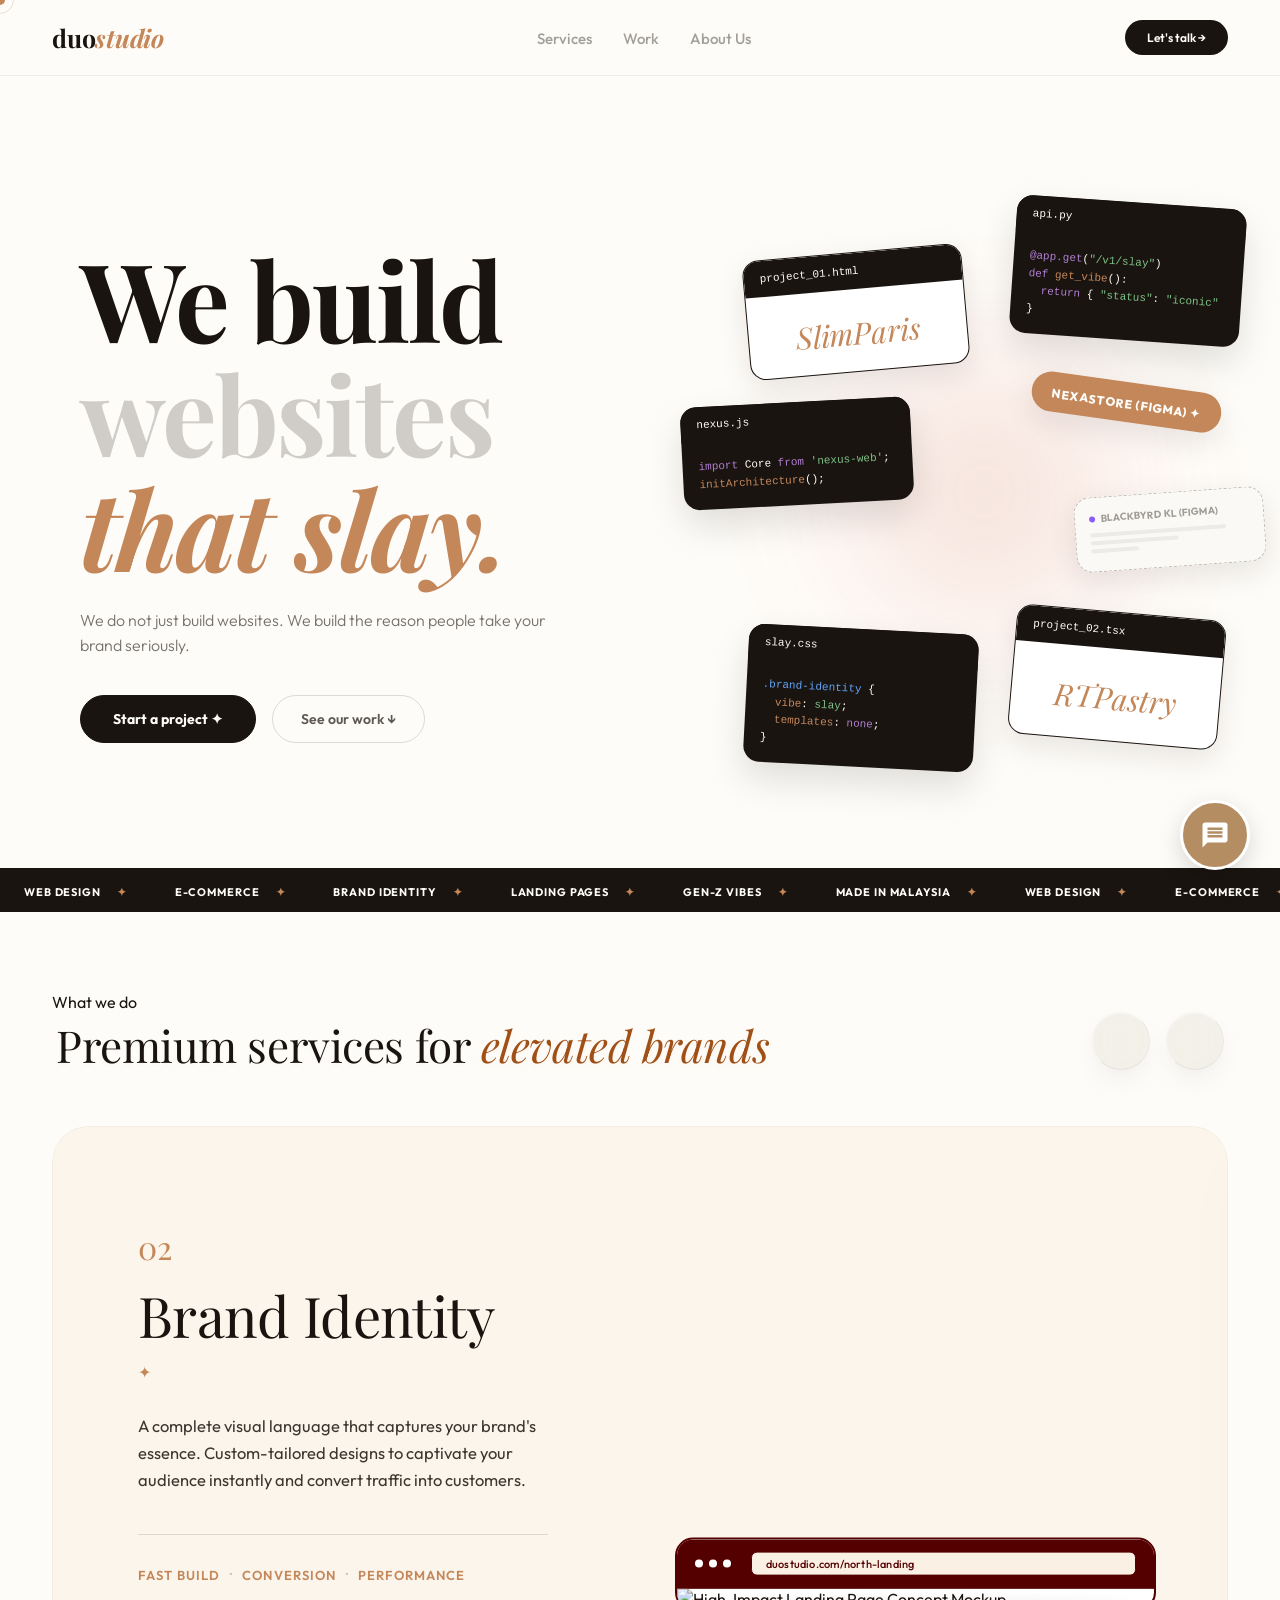
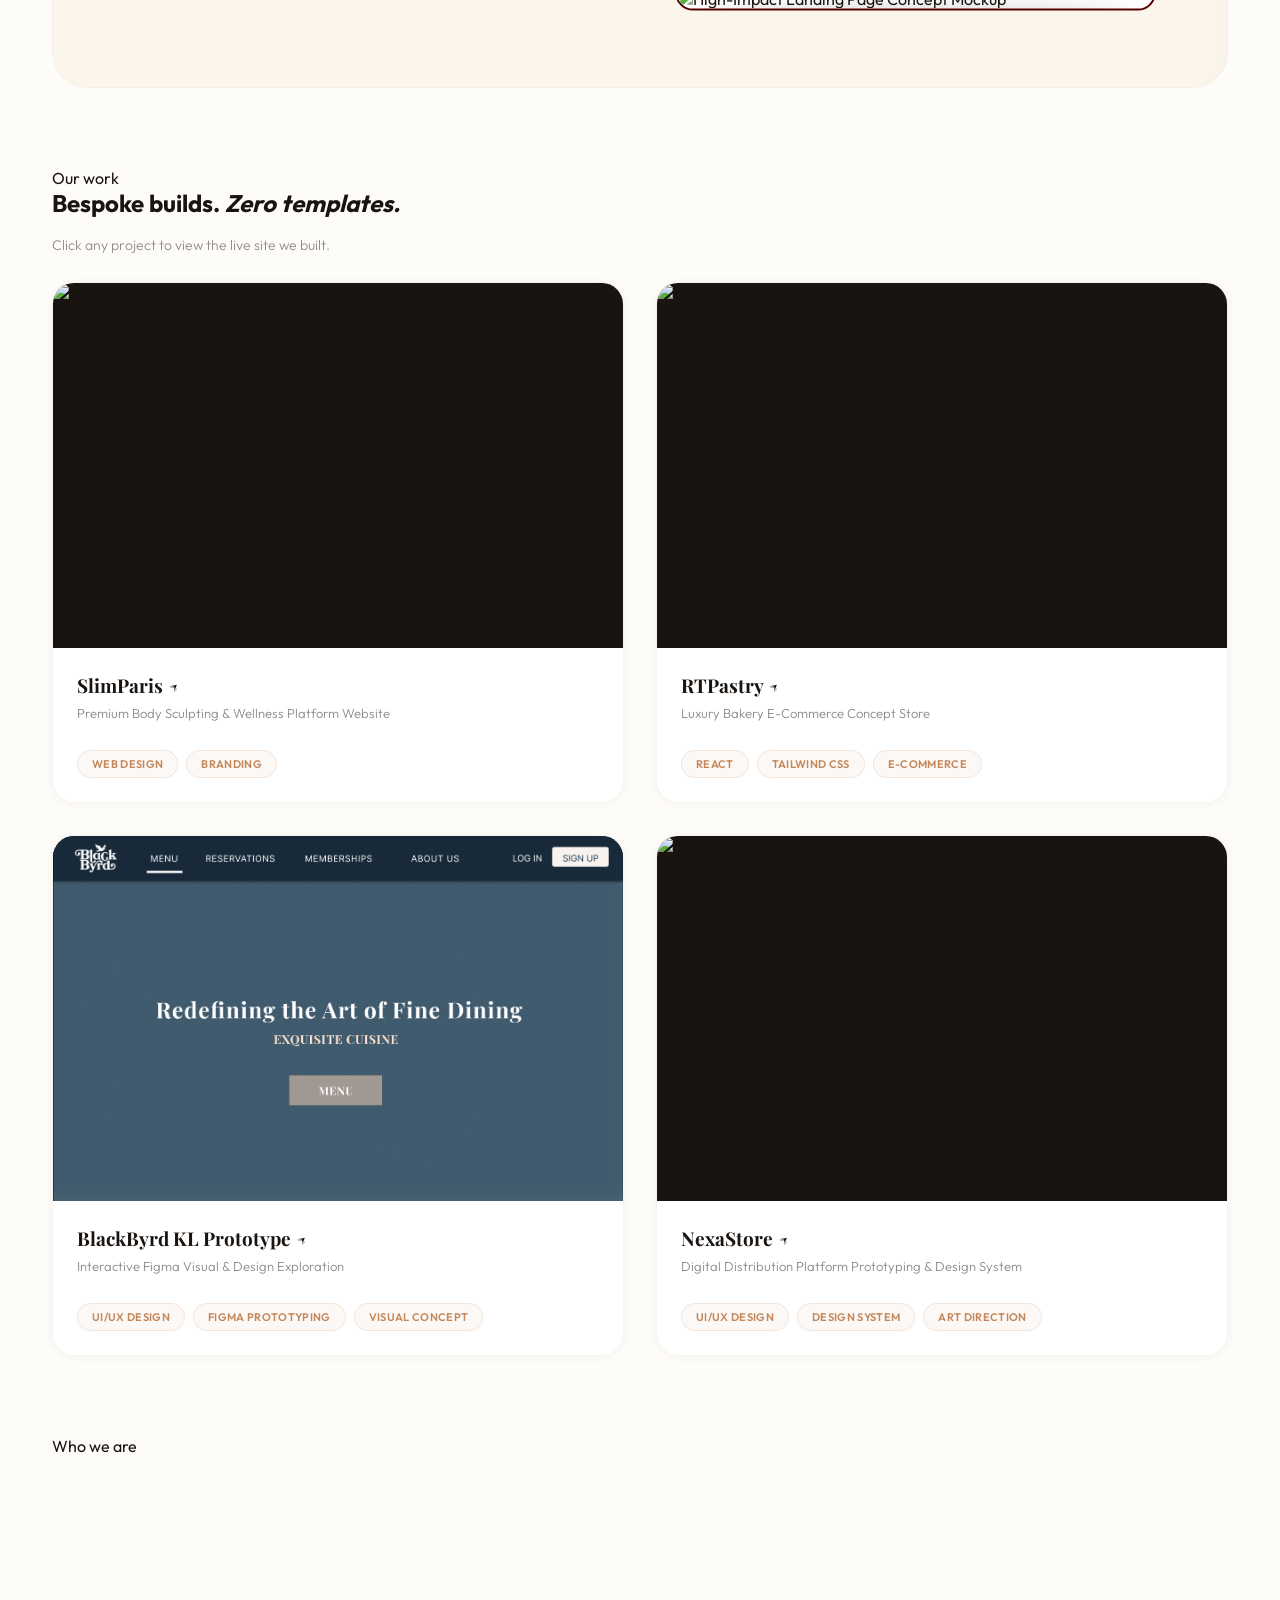
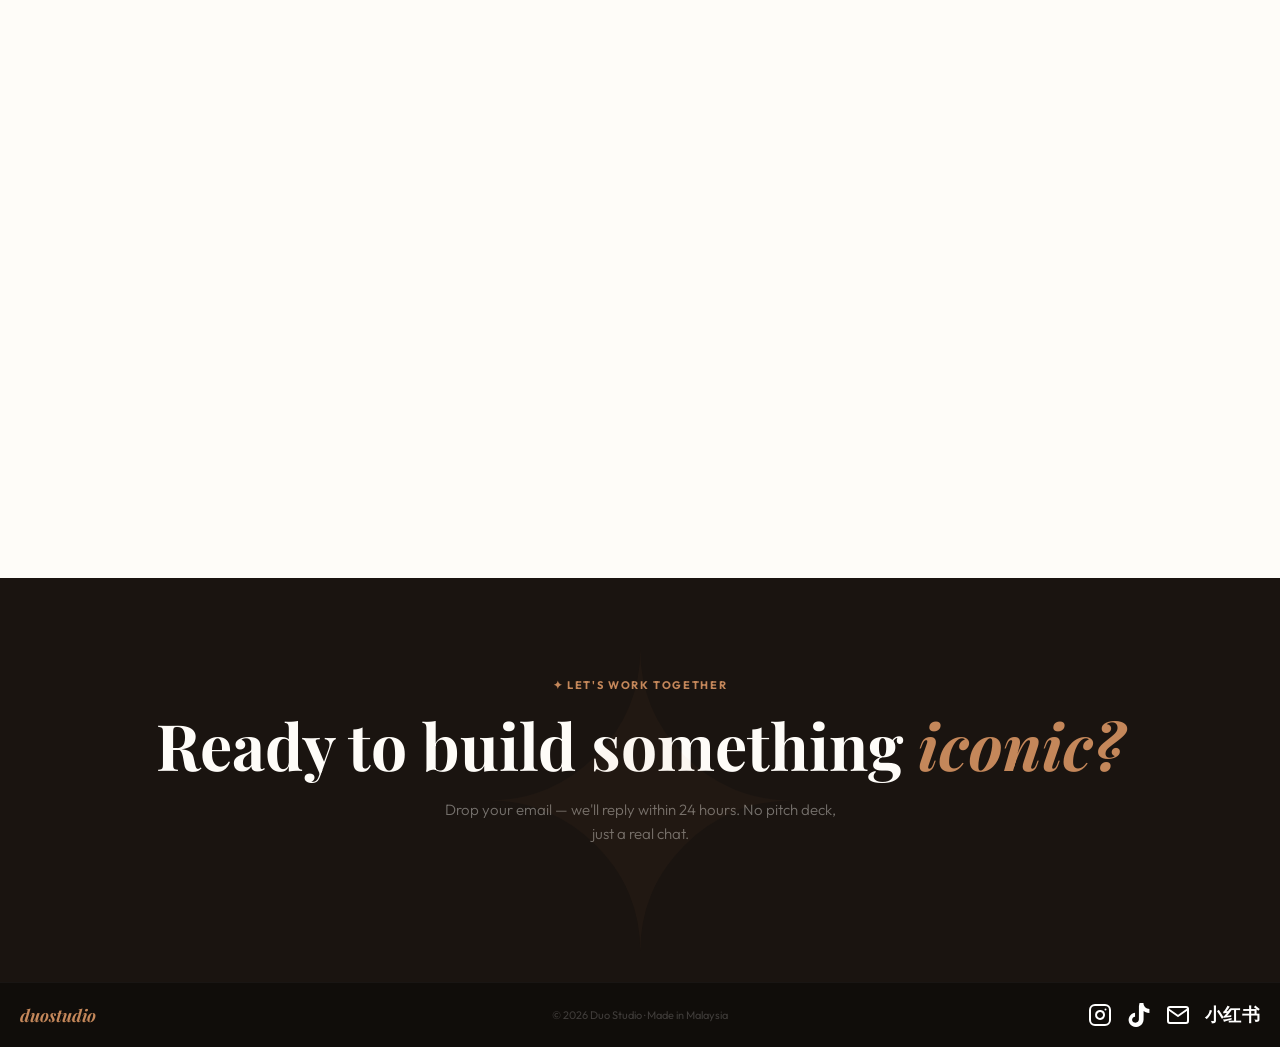
==== commit 1c4c9613: "..." ====
--- a/index.html
+++ b/index.html
@@ -191,13 +191,13 @@
             <div class="card-right-showcase">
               <div class="showcase-frame">
                 <div class="device-showcase-item laptop-box">
-                  <img src="images/splaptop.png" alt="Custom Laptop Interface Mockup">
+                  <img src="Images/splaptop.png" alt="Custom Laptop Interface Mockup">
                 </div>
                 <div class="device-showcase-item tablet-box">
-                  <img src="images/spipad.png" alt="Custom iPad Interface Mockup">
+                  <img src="Images/spipad.png" alt="Custom iPad Interface Mockup">
                 </div>
                 <div class="device-showcase-item phone-box">
-                  <img src="images/spphone.png" alt="Custom Phone Interface Mockup">
+                  <img src="Images/spphone.png" alt="Custom Phone Interface Mockup">
                 </div>
               </div>
             </div>
@@ -231,7 +231,7 @@
                 </div>
                 
                 <div class="browser-body-content">
-                  <img src="images/landing.png" alt="High-Impact Landing Page Concept Mockup">
+                  <img src="Images/landing.png" alt="High-Impact Landing Page Concept Mockup">
                 </div>
 
               </div>
@@ -256,7 +256,7 @@
       <a href="https://www.slimparis.com.my" target="_blank" class="pcard-link" aria-label="View SlimParis live website">
         <div class="pcard">
           <div class="pimg img-slim">
-            <img src="images/slimparis.png" alt="SlimParis Live Website Preview">
+            <img src="Images/slimparis.png" alt="SlimParis Live Website Preview">
             <div class="view-overlay">
               <span>View live site ↗</span>
             </div>
@@ -275,7 +275,7 @@
       <a href="https://rtpastry.netlify.app" target="_blank" class="pcard-link" aria-label="View RTPastry live website">
         <div class="pcard">
           <div class="pimg img-rt">
-            <img src="images/rtpastry.png" alt="RTPastry E-Commerce Website Preview">
+            <img src="Images/rtpastry.png" alt="RTPastry E-Commerce Website Preview">
             <div class="view-overlay">
               <span>View live site ↗</span>
             </div>
@@ -295,7 +295,7 @@
       <a href="https://www.figma.com/proto/14rhyBUuVlEqo2nHV3RLxf/HCI?node-id=157-749&t=5IPx38cKzrSJtp6p-1" target="_blank" class="pcard-link" aria-label="View BlackByrd KL prototype">
         <div class="pcard">
           <div class="pimg img-blackbyrd">
-            <img src="images/blackbyrdkl.png" alt="BlackByrd KL Design Platform Preview">
+            <img src="Images/blackbyrdkl.png" alt="BlackByrd KL Design Platform Preview">
             <div class="view-overlay">
               <span>View prototype ↗</span>
             </div>
@@ -315,7 +315,7 @@
       <a href="https://www.figma.com/proto/yiMww3f1YKPaKt1hUWXniW/Nexa?node-id=0-1&t=dz1HUVcoHMRDGzrb-1" target="_blank" class="pcard-link" aria-label="View NexaStore prototype">
         <div class="pcard">
           <div class="pimg img-nexa">
-            <img src="images/nexastore.png" alt="NexaStore Design System Preview">
+            <img src="Images/nexastore.png" alt="NexaStore Design System Preview">
             <div class="view-overlay">
               <span>View prototype ↗</span>
             </div>
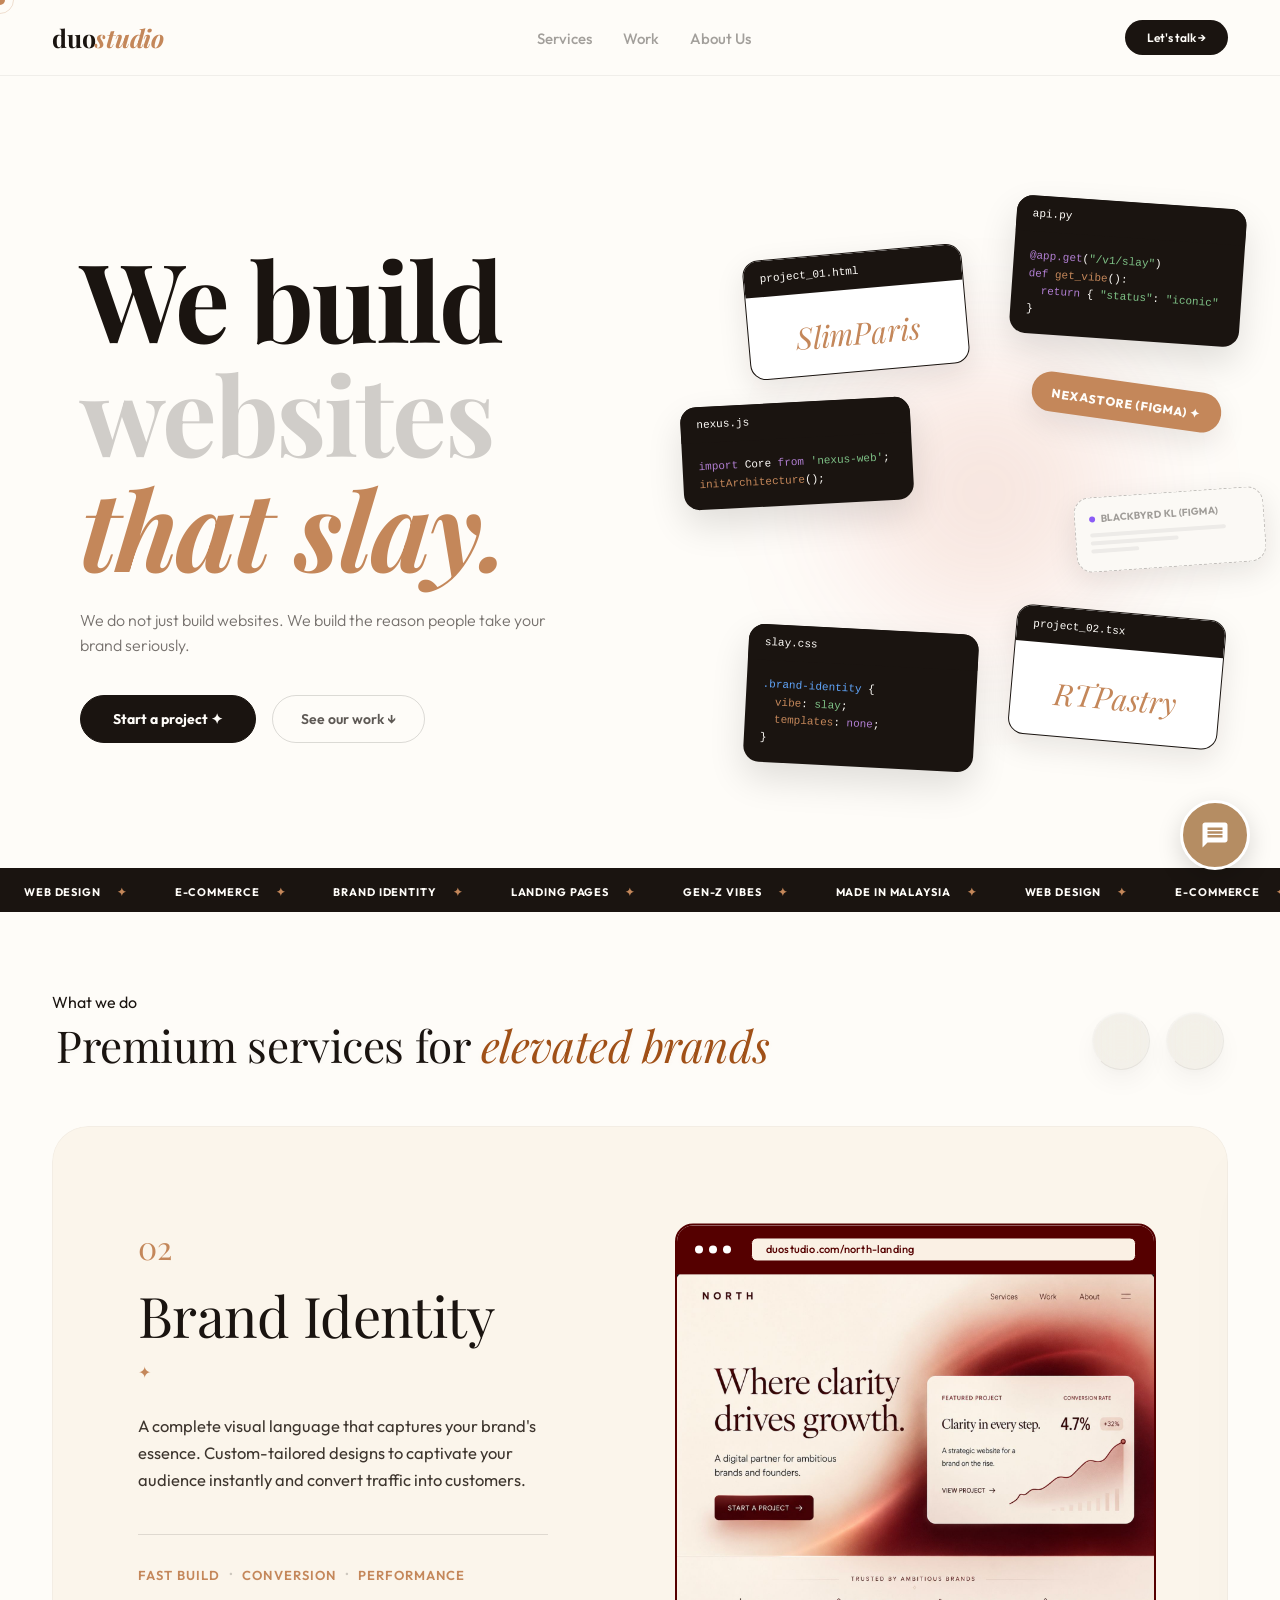
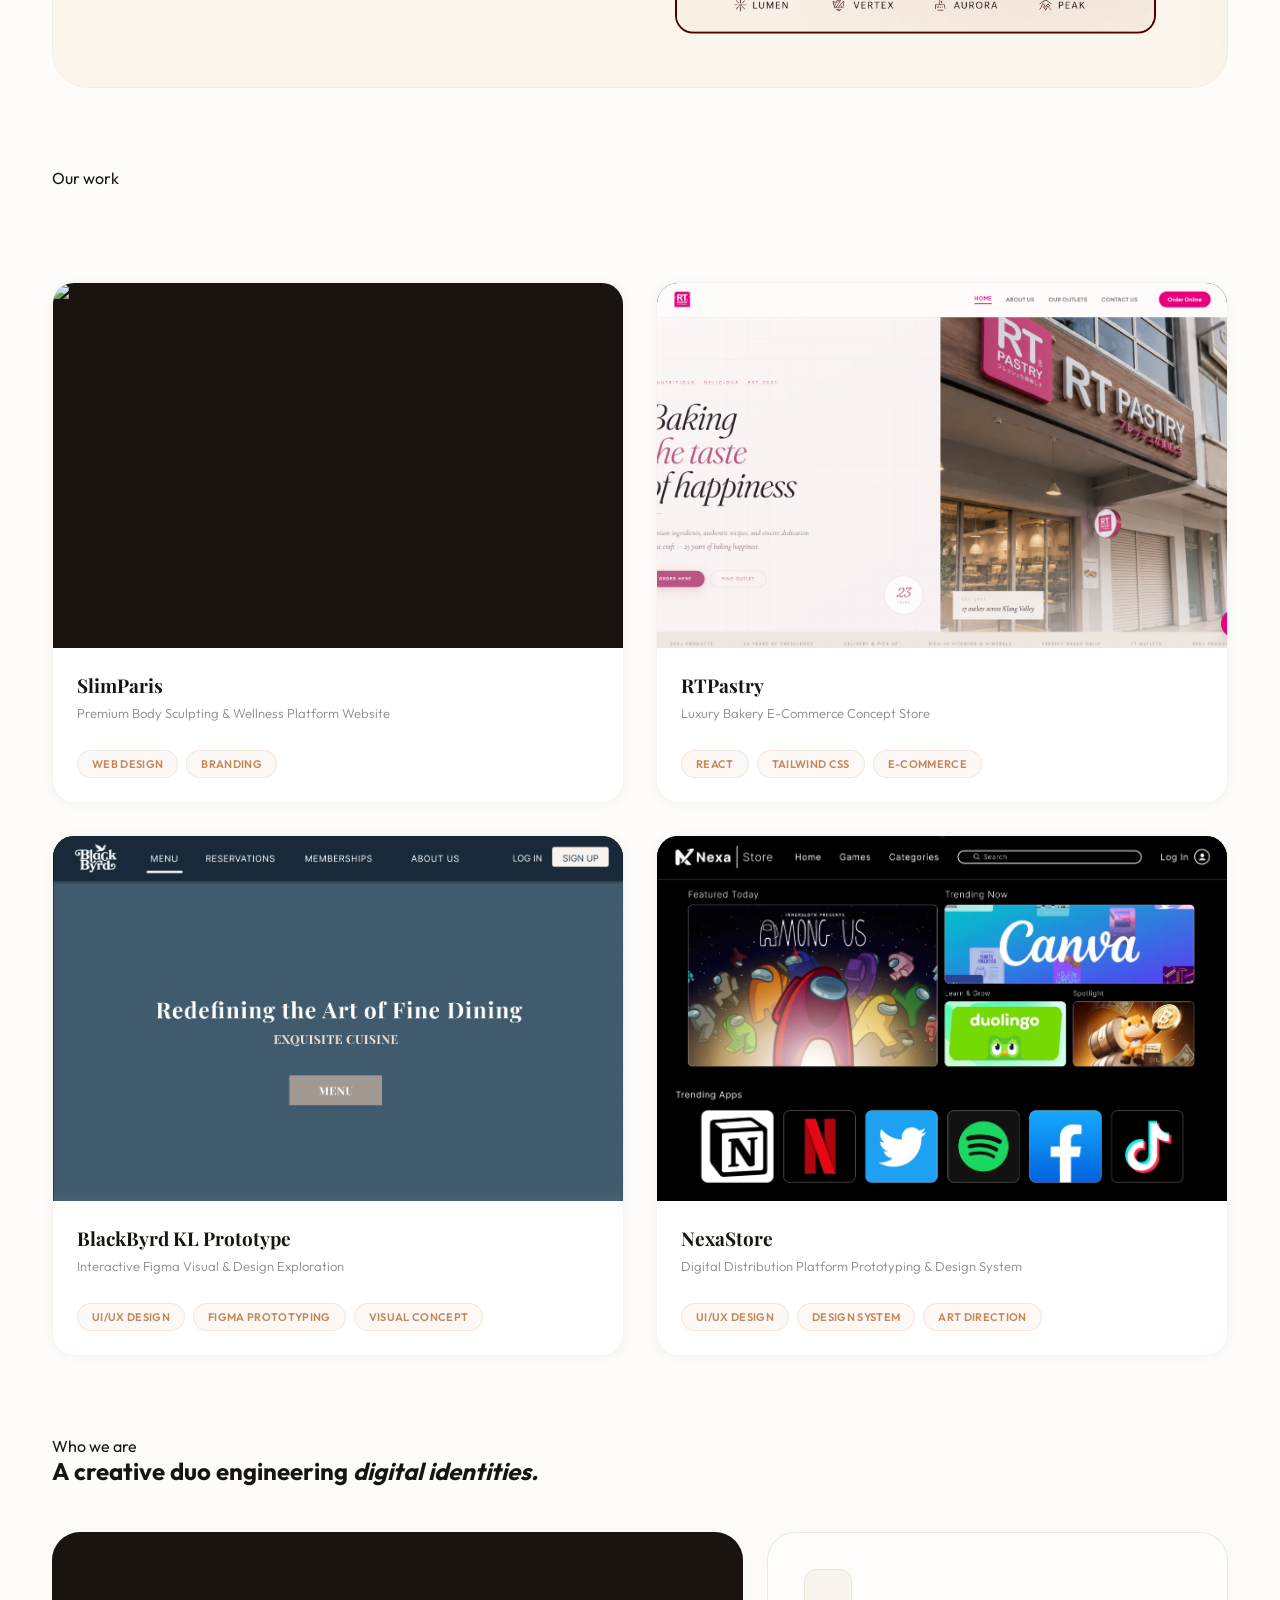
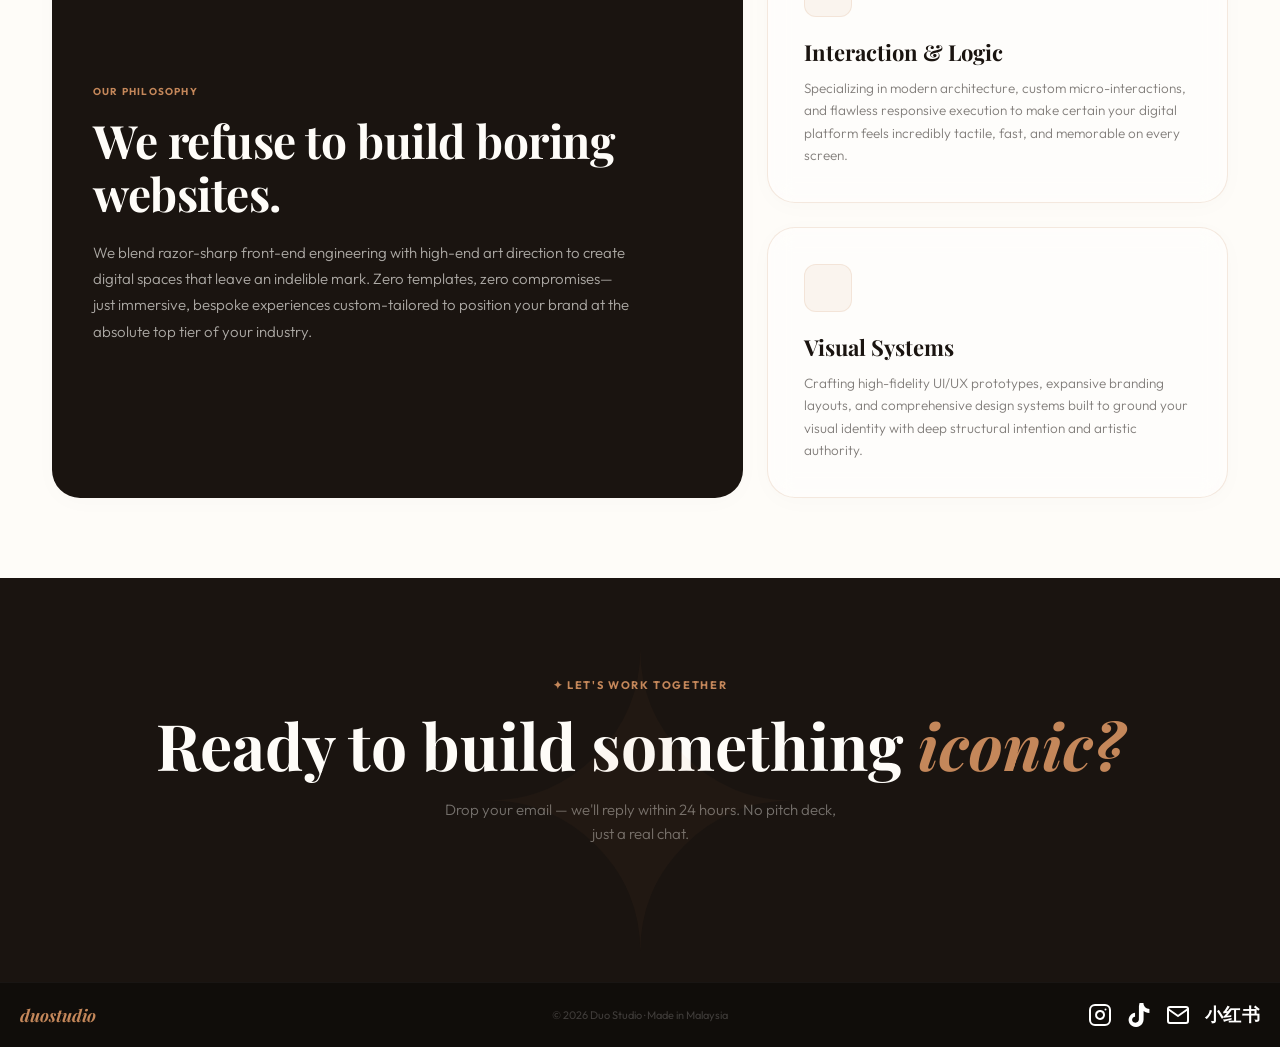
==== commit 128a9d1b: "arrowwww" ====
--- a/index.html
+++ b/index.html
@@ -262,7 +262,9 @@
             </div>
           </div>
           <div class="pinfo">
-            <h4>SlimParis ↗</h4>
+            <h4 style="display: inline-flex; align-items: center; gap: 4px;">
+              SlimParis <i class="ti ti-arrow-up-right" style="font-size: 1.1em;"></i>
+            </h4>
             <p>Premium Body Sculpting & Wellness Platform Website</p>
             <div class="tags-wrapper">
               <span class="ptag">Web Design</span>
@@ -281,7 +283,9 @@
             </div>
           </div>
           <div class="pinfo">
-            <h4>RTPastry ↗</h4>
+            <h4 style="display: inline-flex; align-items: center; gap: 4px;">
+              RTPastry <i class="ti ti-arrow-up-right" style="font-size: 1.1em;"></i>
+            </h4>
             <p>Luxury Bakery E-Commerce Concept Store</p>
             <div class="tags-wrapper">
               <span class="ptag">React</span>
@@ -301,7 +305,9 @@
             </div>
           </div>
           <div class="pinfo">
-            <h4> BlackByrd KL Prototype ↗</h4>
+            <h4 style="display: inline-flex; align-items: center; gap: 4px;">
+              BlackByrd KL Prototype <i class="ti ti-arrow-up-right" style="font-size: 1.1em;"></i>
+            </h4>
             <p>Interactive Figma Visual & Design Exploration</p>
             <div class="tags-wrapper">
               <span class="ptag">UI/UX Design</span>
@@ -321,7 +327,9 @@
             </div>
           </div>
           <div class="pinfo">
-            <h4>NexaStore ↗</h4>
+            <h4 style="display: inline-flex; align-items: center; gap: 4px;">
+              NexaStore <i class="ti ti-arrow-up-right" style="font-size: 1.1em;"></i>
+            </h4>
             <p>Digital Distribution Platform Prototyping & Design System</p>
             <div class="tags-wrapper">
               <span class="ptag">UI/UX Design</span>
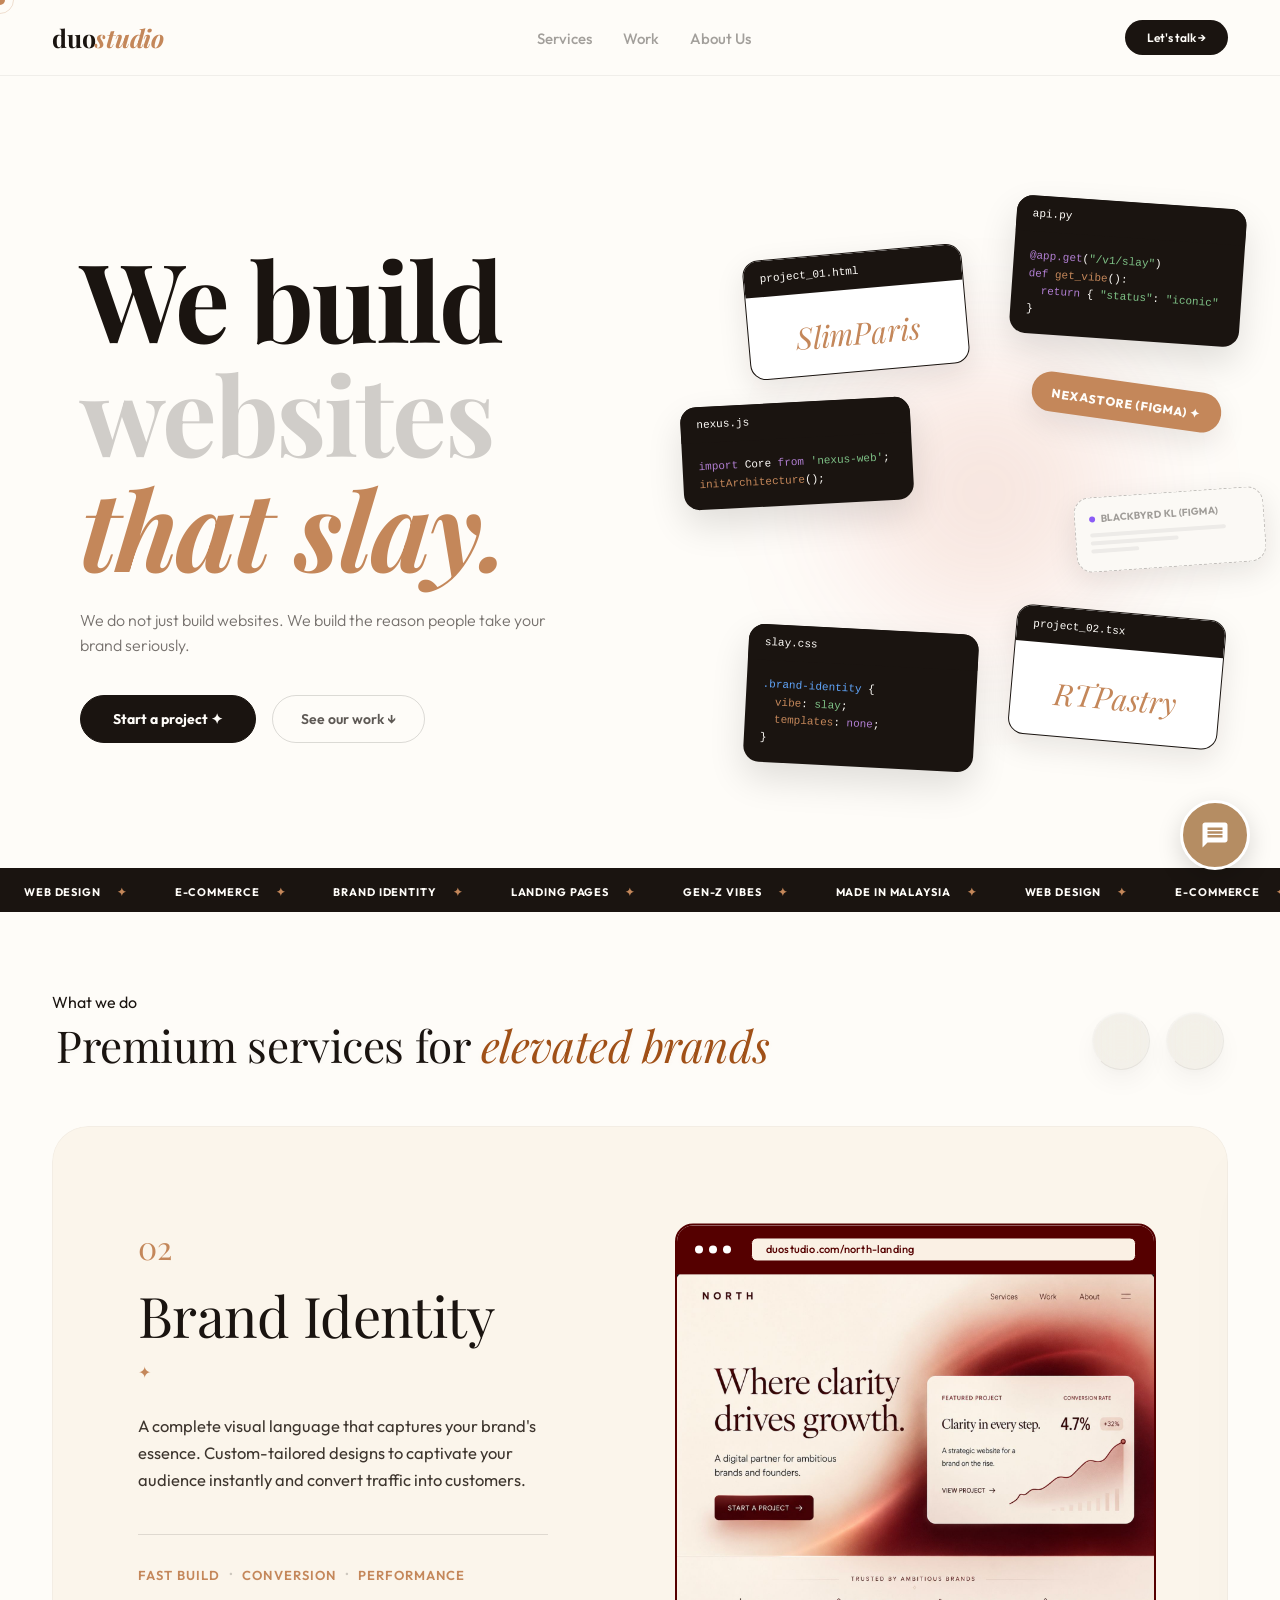
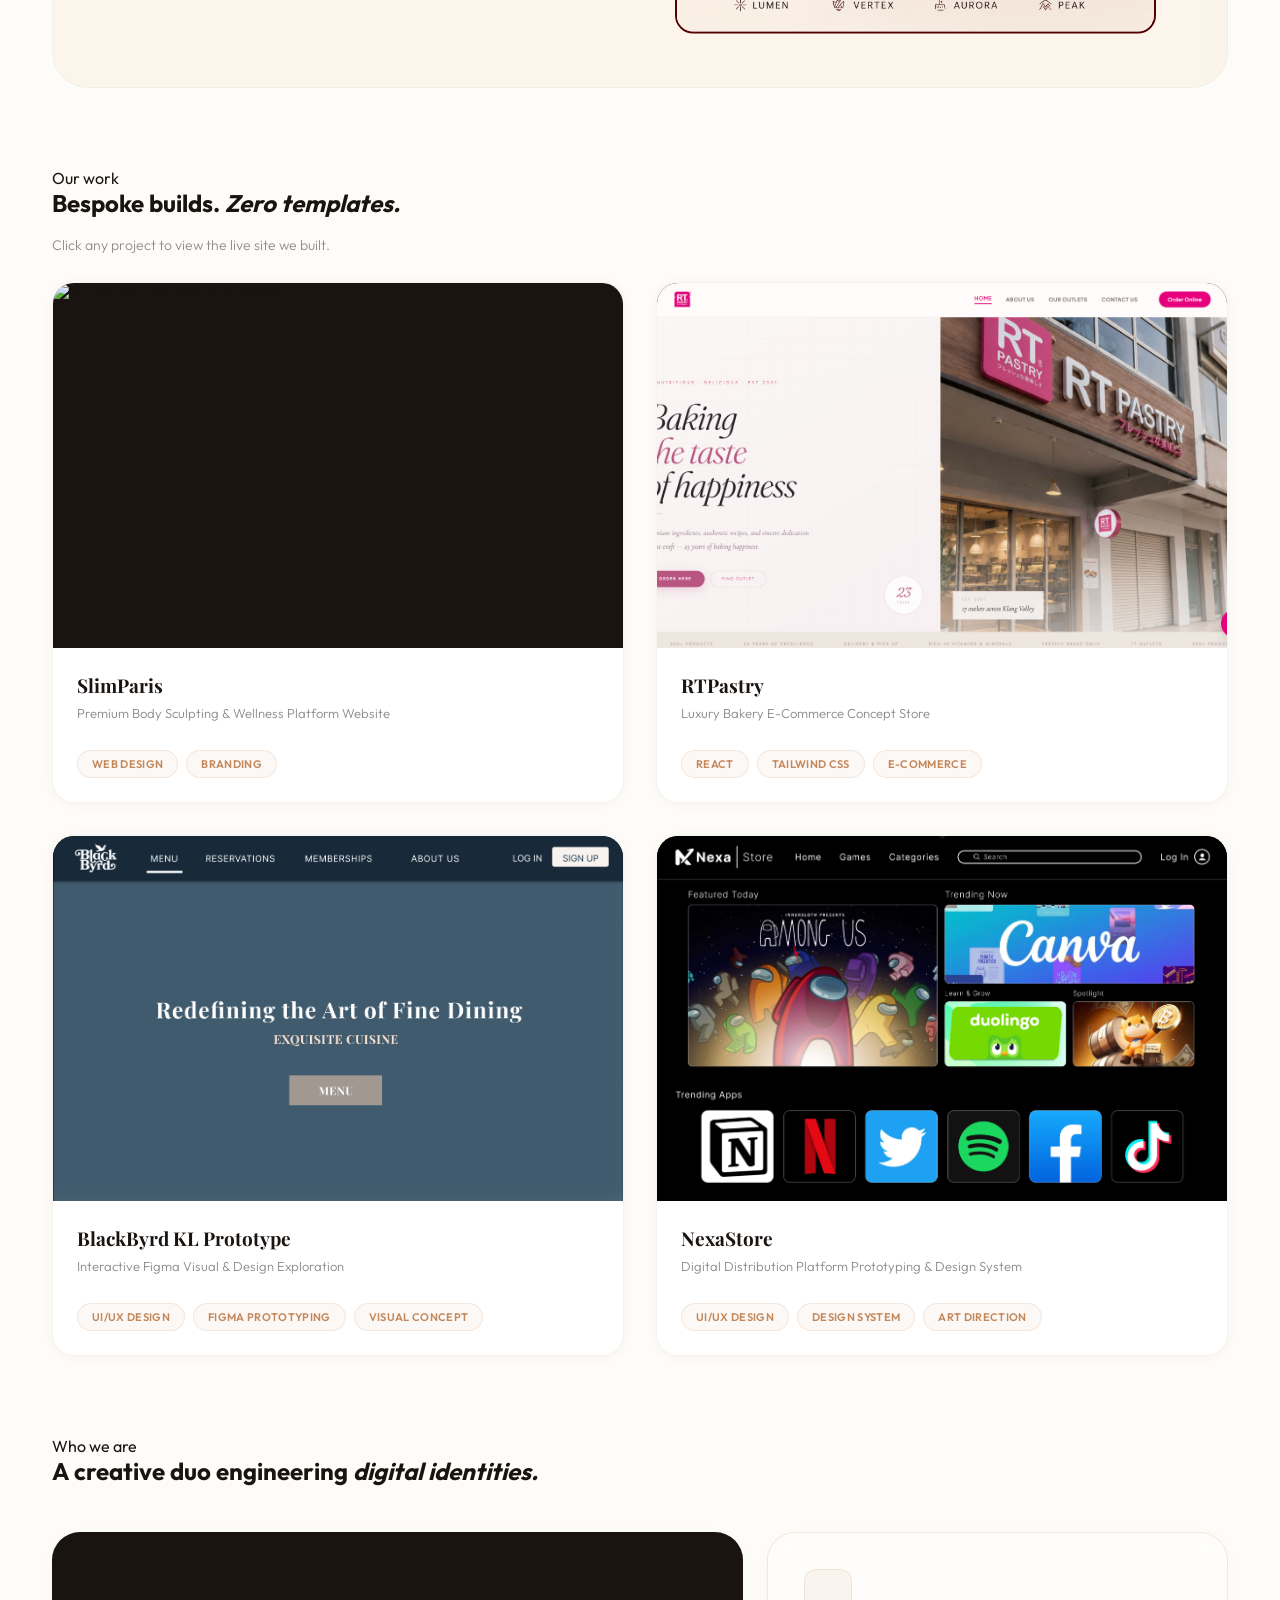
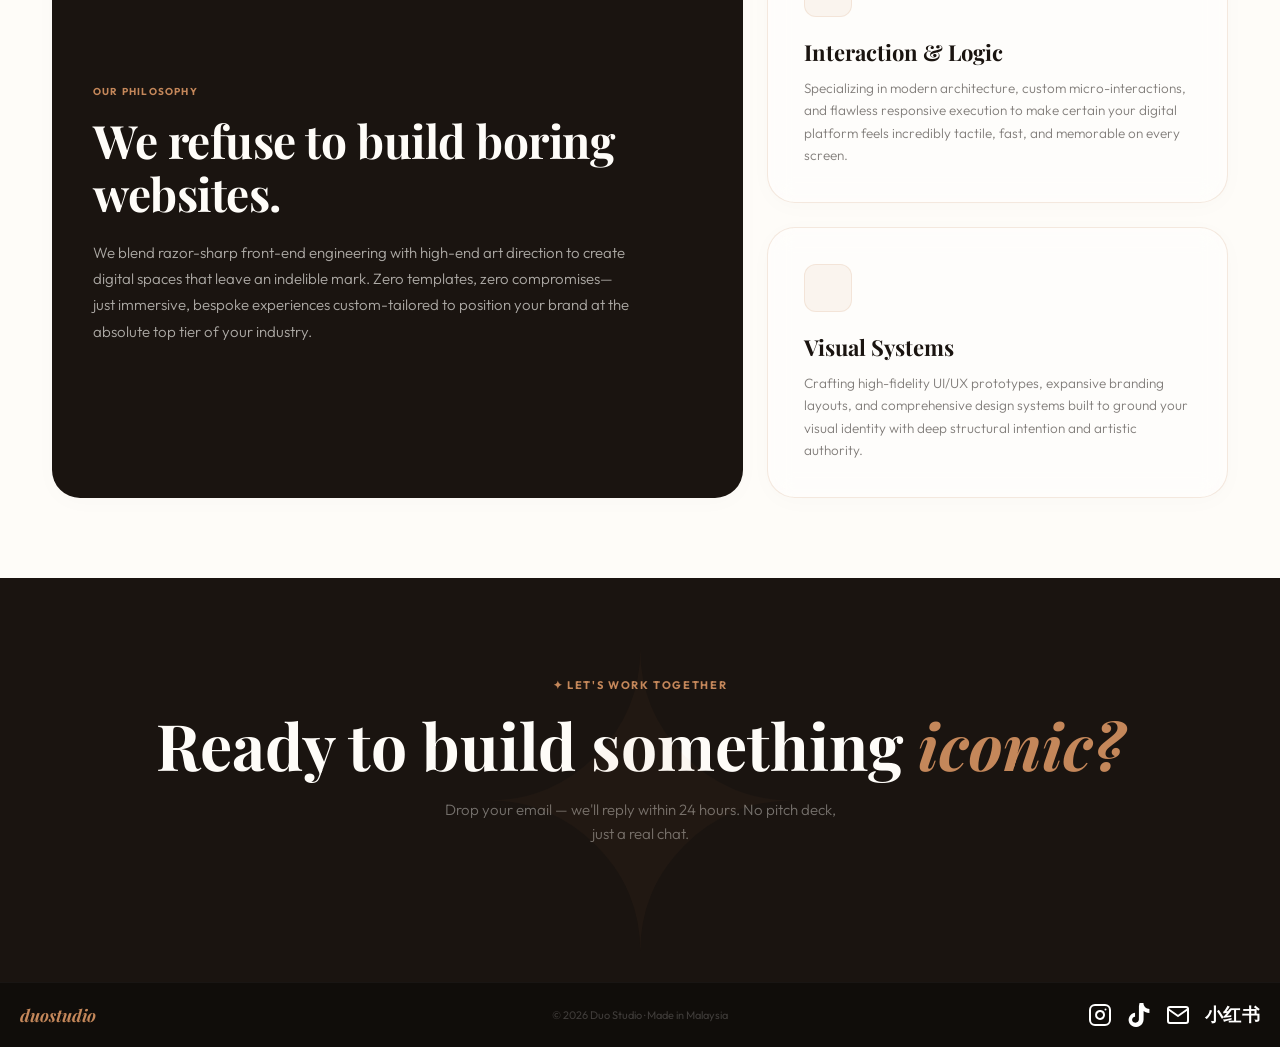
==== commit d74b898c: "arrow 2.0" ====
--- a/index.html
+++ b/index.html
@@ -258,7 +258,7 @@
           <div class="pimg img-slim">
             <img src="Images/slimparis.png" alt="SlimParis Live Website Preview">
             <div class="view-overlay">
-              <span>View live site ↗</span>
+              <span>View live site <i class="ti ti-arrow-up-right" style="font-size: 1.1em;"></i></span>
             </div>
           </div>
           <div class="pinfo">
@@ -279,7 +279,7 @@
           <div class="pimg img-rt">
             <img src="Images/rtpastry.png" alt="RTPastry E-Commerce Website Preview">
             <div class="view-overlay">
-              <span>View live site ↗</span>
+              <span>View live site <i class="ti ti-arrow-up-right" style="font-size: 1.1em;"></i></span>
             </div>
           </div>
           <div class="pinfo">
@@ -301,7 +301,7 @@
           <div class="pimg img-blackbyrd">
             <img src="Images/blackbyrdkl.png" alt="BlackByrd KL Design Platform Preview">
             <div class="view-overlay">
-              <span>View prototype ↗</span>
+              <span>View prototype <i class="ti ti-arrow-up-right" style="font-size: 1.1em;"></i></span>
             </div>
           </div>
           <div class="pinfo">
@@ -323,7 +323,7 @@
           <div class="pimg img-nexa">
             <img src="Images/nexastore.png" alt="NexaStore Design System Preview">
             <div class="view-overlay">
-              <span>View prototype ↗</span>
+              <span>View prototype <i class="ti ti-arrow-up-right" style="font-size: 1.1em;"></i></span>
             </div>
           </div>
           <div class="pinfo">
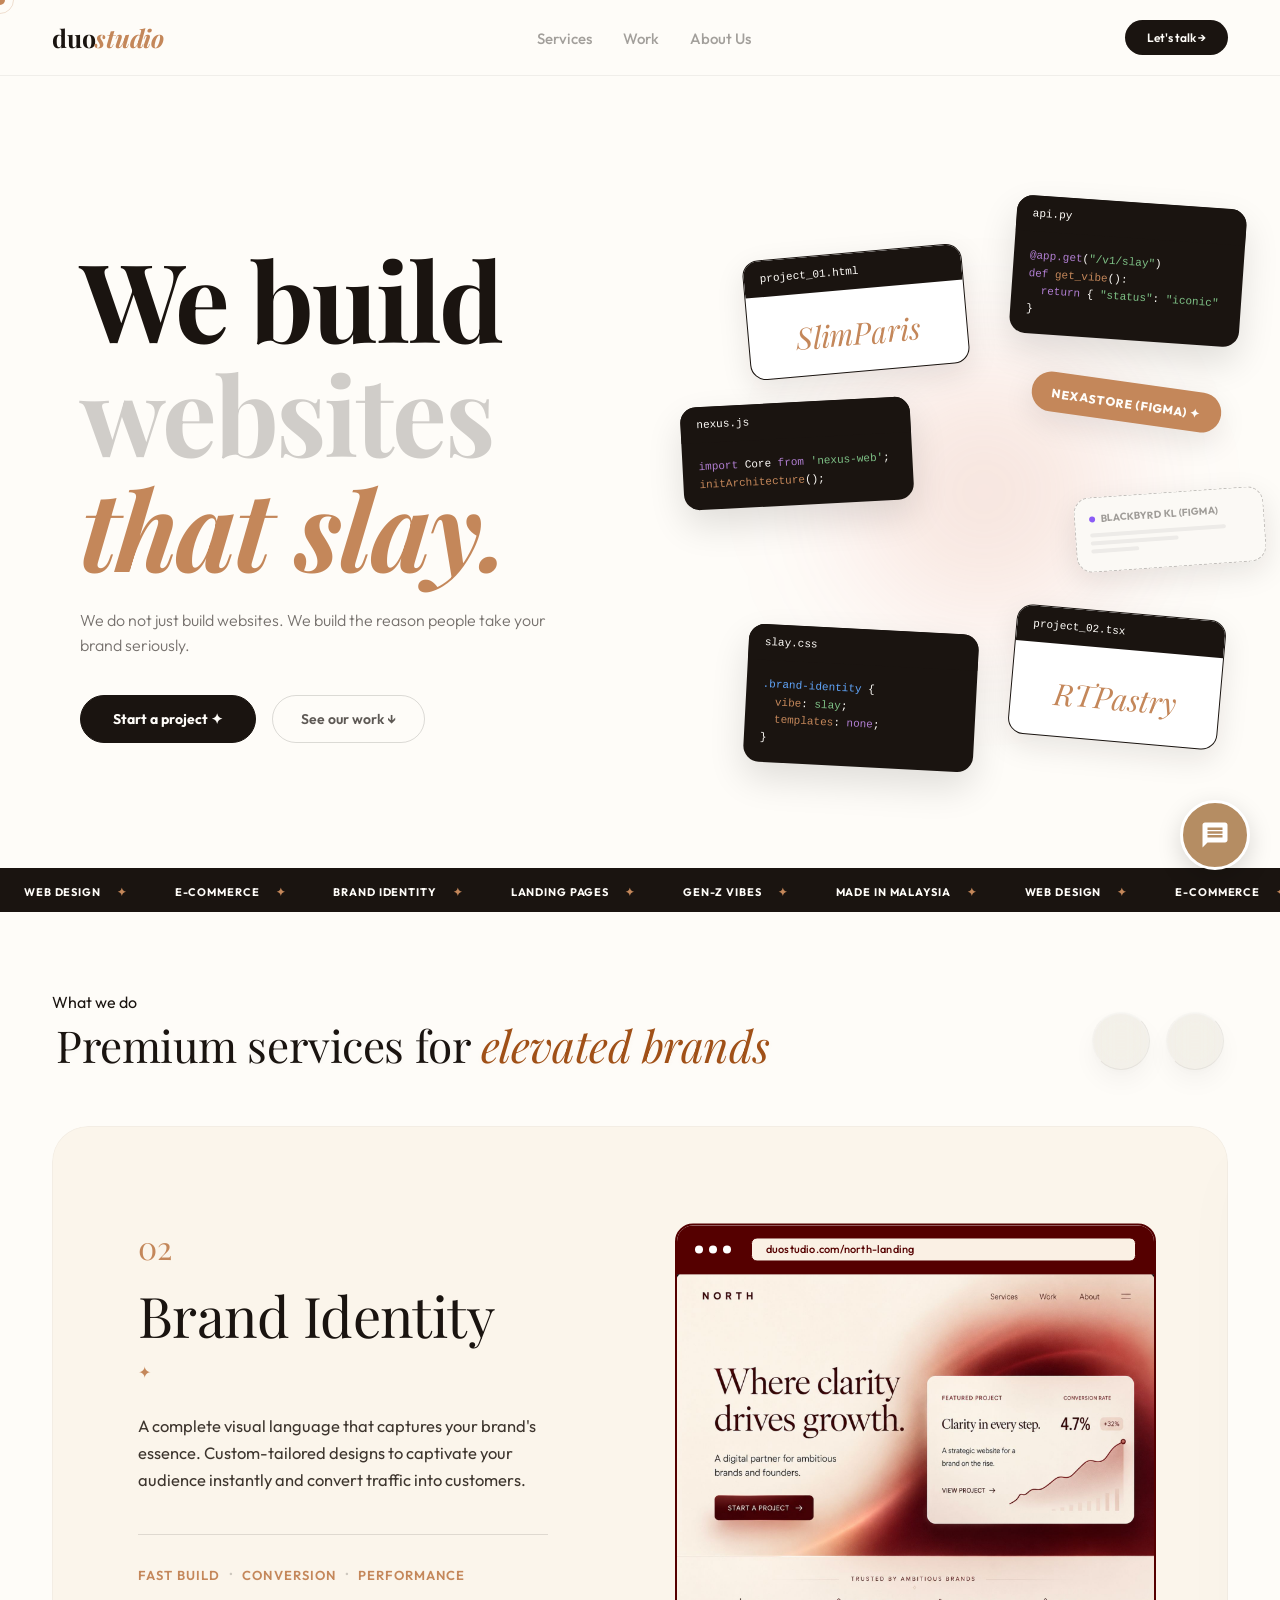
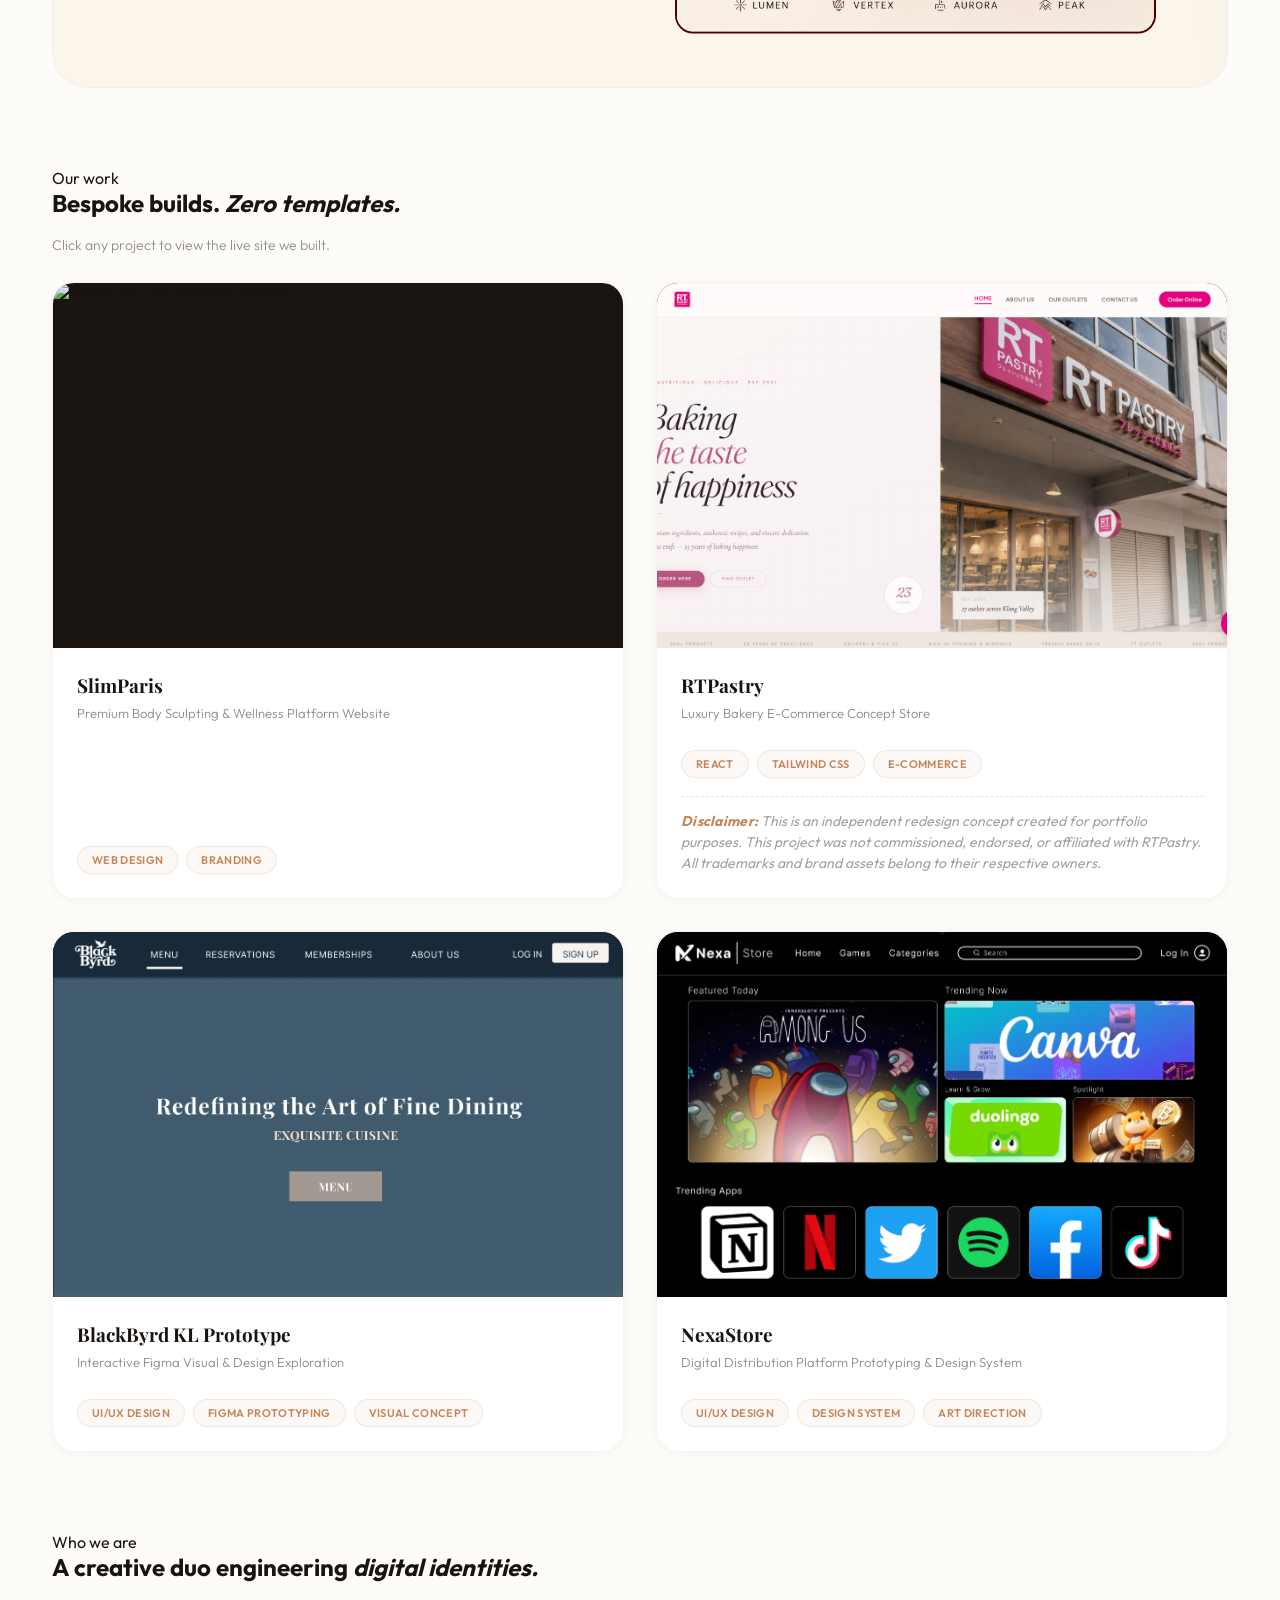
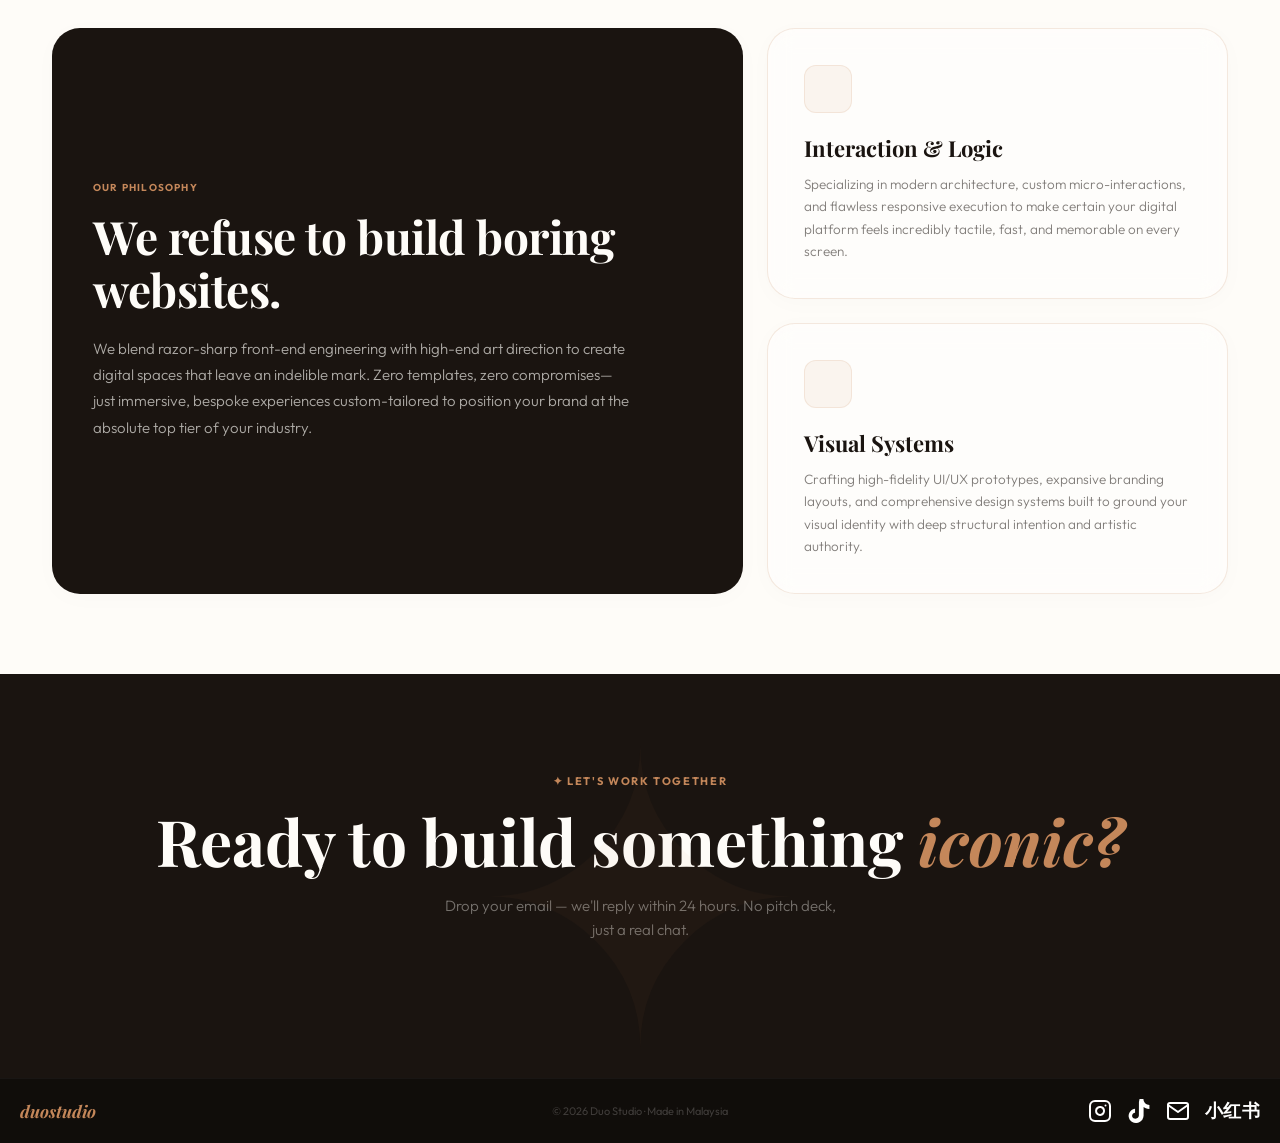
==== commit 1bbe7bf2: "shhheeeeeevvvviiihhh" ====
--- a/index.html
+++ b/index.html
@@ -282,16 +282,26 @@
               <span>View live site <i class="ti ti-arrow-up-right" style="font-size: 1.1em;"></i></span>
             </div>
           </div>
+          
           <div class="pinfo">
-            <h4 style="display: inline-flex; align-items: center; gap: 4px;">
-              RTPastry <i class="ti ti-arrow-up-right" style="font-size: 1.1em;"></i>
-            </h4>
-            <p>Luxury Bakery E-Commerce Concept Store</p>
+            <div class="pcard-title-container rtpastry-card">
+              <h4 style="display: inline-flex; align-items: center; gap: 4px; margin: 0;">
+                RTPastry <i class="ti ti-arrow-up-right" style="font-size: 1.1em;"></i>
+              </h4>
+            </div>
+            
+            <p style="margin-top: 6px;">Luxury Bakery E-Commerce Concept Store</p>
+            
             <div class="tags-wrapper">
               <span class="ptag">React</span>
               <span class="ptag">Tailwind CSS</span>
               <span class="ptag">E-Commerce</span>
             </div>
+
+            <!-- DISCLAIMER -->
+            <span class="portfolio-disclaimer">
+              <strong>Disclaimer:</strong> This is an independent redesign concept created for portfolio purposes. This project was not commissioned, endorsed, or affiliated with RTPastry. All trademarks and brand assets belong to their respective owners.
+            </span>
           </div>
         </div>
       </a>
--- a/portfolio.css
+++ b/portfolio.css
@@ -480,19 +480,19 @@
 }
 .ticker-item .sep { color: #c4875a; }
 
+
 /* ==========================================================================
    07. WHAT WE DO (COMPLETE DESIGN REFACTOR WITH POP-OUT NAVIGATION ROW)
    ========================================================================== */
 .services-header-row {
   display: flex;
   justify-content: space-between;
-  align-items: flex-end; /* Clean baseline alignment floor */
-  margin-bottom: 52px;   /* Extra breathing space down to the slide cards */
+  align-items: flex-end;
+  margin-bottom: 52px;   
   width: 100%;
   padding: 0 4px;
 }
 
-/* ── MAKING THE TITLE TEXT POP ── */
 .services-header-row .stitle {
   font-family: 'Playfair Display', serif;
   font-size: clamp(34px, 3.8vw, 44px);
@@ -500,8 +500,6 @@
   color: #1a1410;
   letter-spacing: -0.01em;
   margin-bottom: 0 !important;
-  
-  /* Micro text-shadow to make the typography pop off the background */
   text-shadow: 0 2px 4px rgba(26, 20, 16, 0.03);
 }
 
@@ -509,47 +507,38 @@
   font-family: 'Playfair Display', serif;
   font-style: italic;
   font-weight: 400;
-  color: #a05017; /* Premium signature brand gold accent color */
+  color: #a05017; 
   text-shadow: 0 2px 5px rgba(196, 135, 90, 0.05);
 }
 
-/* Arrow Controls Layout Group Container */
 .slider-controls {
   display: flex;
   gap: 16px;
   margin-bottom: 4px;
 }
 
-/* ── HIGH-FIDELITY FLOATING BUTTON BUTTONS WITH SHADOWS ── */
 .ctrl-btn {
   width: 58px;
   height: 58px;
   border-radius: 50%;
   position: relative;
-  
-  /* THE FIX: Sleek semi-translucent dark charcoal frosted fill */
   background: rgba(26, 20, 16, 0.05); 
   backdrop-filter: blur(14px) saturate(180%); 
   -webkit-backdrop-filter: blur(14px) saturate(180%);
-  
-  /* Dual glossy glass borders styled for light refraction */
   border-top: 1px solid rgba(255, 255, 255, 0.4);
   border-left: 1px solid rgba(255, 255, 255, 0.2);
   border-right: 1px solid rgba(26, 20, 16, 0.04);
   border-bottom: 1px solid rgba(26, 20, 16, 0.06);
-  
-  color: #1a1410; /* Dark premium charcoal tint for the arrow icons */
+  color: #1a1410; 
   display: flex;
   align-items: center;
   justify-content: center;
   font-size: 15px;
   cursor: pointer;
-  
   box-shadow: 
     inset 0 1px 1px rgba(255, 255, 255, 0.3),
     0 4px 12px rgba(26, 20, 16, 0.02),
     0 12px 24px rgba(26, 20, 16, 0.04);
-    
   transition: 
     transform 0.45s cubic-bezier(0.25, 1, 0.2, 1), 
     box-shadow 0.45s cubic-bezier(0.25, 1, 0.2, 1), 
@@ -558,11 +547,8 @@
 }
 
 .ctrl-btn:hover {
-  /* Melts into a richer liquid look on hover */
   background: rgba(218, 221, 229, 0.75); 
-  color: #1a1410; /* Darkens arrow symbol for extra contrast click clarity */
-  
-  /* Physically elevates the lens disc up while casting a wider, deeper shadow pool */
+  color: #1a1410; 
   transform: translateY(-4px) scale(1.03); 
   box-shadow: 
     inset 0 1px 2px rgba(255, 255, 255, 0.6),
@@ -570,7 +556,6 @@
     0 20px 40px rgba(26, 20, 16, 0.1);
 }
 
-/* Tactile click-down behavior when pressed */
 .ctrl-btn:active {
   transform: translateY(-1px) scale(0.97);
   background: rgba(206, 210, 220, 0.85);
@@ -579,7 +564,6 @@
     0 4px 10px rgba(26, 20, 16, 0.04);
 }
 
-/* ── SLIDER CAROUSEL TRACK CORE ── */
 .luxury-slider-viewport {
   width: 100%;
   overflow: hidden;
@@ -598,7 +582,6 @@
   box-sizing: border-box;
 }
 
-/* ── PARENT CARD MAIN CONTAINER ── */
 .luxury-service-card.full-variant {
   display: grid;
   grid-template-columns: 1fr 1.1fr;
@@ -614,7 +597,6 @@
   box-shadow: 0 30px 70px rgba(26, 20, 16, 0.02);
 }
 
-/* ── LEFT COLUMN TYPOGRAPHY ── */
 .card-left-info {
   display: flex;
   flex-direction: column;
@@ -658,7 +640,6 @@
   margin-bottom: 40px;
 }
 
-/* ── VISUAL SEPARATION BORDER LINE ── */
 .service-tags {
   display: flex;
   flex-wrap: wrap;
@@ -666,18 +647,17 @@
   align-items: center;
   width: 100%;
   max-width: 410px;
-  border-top: 1px solid rgba(26, 20, 16, 0.12); /* Clean crisp separation divider line */
-  padding-top: 32px; /* Breathing space below the line */
-}
-
-/* ── BRAND ACCENT COLOR TAG ELEMENTS ── */
+  border-top: 1px solid rgba(26, 20, 16, 0.12); 
+  padding-top: 32px; 
+}
+
 .service-tag {
   font-family: 'Outfit', sans-serif;
   font-size: 13px;
-  font-weight: 600; /* Strengthened thickness to enhance color readability */
+  font-weight: 600; 
   letter-spacing: 0.08em;
   text-transform: uppercase;
-  color: #c4875a; /* Updated to cleanly match your brand gold signature hue */
+  color: #c4875a; 
   position: relative;
 }
 
@@ -689,7 +669,6 @@
   font-size: 11px;
 }
 
-/* ── RIGHT COLUMN SHOWCASE VIEWPORT ── */
 .card-right-showcase {
   position: relative;
   width: 100%;
@@ -723,80 +702,60 @@
   display: block;
 }
 
-/* ── REALISTIC SMOOTH DESK CONTACT SHADOWS ── */
 .device-showcase-item::after {
   content: "";
   position: absolute;
   width: 85%;    
-  height: 10px; /* Slimmed down height for a tight shadow core */  
-  background: rgba(26, 20, 16, 0.26); /* Soft realistic dark core */
+  height: 10px;   
+  background: rgba(26, 20, 16, 0.26); 
   border-radius: 50%;
   pointer-events: none;
 }
 
-/* Tightened bottom offsets grounded flatly beneath each unique hardware footprint edge */
-.laptop-box::after {
-  width: 96%;   
-  bottom: 1px; /* Tucked flat right along the base aluminum line chassis lip */
-  filter: blur(5px);
-}
-.tablet-box::after {
-  width: 76%;   
-  bottom: -4px; /* Tucked cleanly below the upright tablet frame base */
-  filter: blur(6px);
-}
-.phone-box::after {
-  width: 68%;   
-  bottom: -4px; /* Tucked cleanly beneath the foreground smartphone base */
-  filter: blur(4px);
-}
-
-/* ── PROPORTIONAL SPATIAL SCALING AND DEPTH LAYERING ── */
-
-/* 1. Laptop (Middle row focal device) */
+.laptop-box::after { width: 96%; bottom: 1px; filter: blur(5px); }
+.tablet-box::after { width: 76%; bottom: -4px; filter: blur(6px); }
+.phone-box::after { width: 68%; bottom: -4px; filter: blur(4px); }
+
 .laptop-box {
   width: 90%;
   left: -20%;
   top: 55%;
   transform: translateY(-50%); 
-  z-index: 2; /* Layered in front of the tablet, behind the phone */
+  z-index: 2; 
   filter: drop-shadow(0 4px 10px rgba(26, 20, 16, 0.02));
 }
 
-/* 2. iPad Tablet (Background canvas element) */
 .tablet-box {
   width: 50%;
   left: 43%;
   top: 43%;
   transform: translateY(-50%); 
-  z-index: 1; /* Pushed safely to the back row layer stack */
-  filter: drop-shadow(0 4px 10px rgba(26, 20, 16, 0.02));
-}
-
-/* 3. iPhone Smartphone (Foreground forefront row layout anchor) */
+  z-index: 1; 
+ filter: drop-shadow(0 4px 10px rgba(26, 20, 16, 0.02));
+}
+
 .phone-box {
   width: 28%;
   left: 60%;
   top: 70%; 
   transform: translateY(-50%);
-  z-index: 3; /* Rendered safely entirely on the front layer row */
+  z-index: 3; 
   filter: drop-shadow(0 4px 10px rgba(26, 20, 16, 0.02));
 }
 
-/* ── SLIDE 02: GEOMETRIC BRANDING SHOWCASE COMPONENT ── */
 .branding-showcase-item {
   position: relative;
-  width: 94%; /* Widens layout presence to cleanly reveal the vase artwork composition */
+  width: 94%; 
   max-width: 600px;
   background: #ffffff;
-  border-radius: 24px; /* Soft premium curved corners matching card profiles */
+  border-radius: 24px; 
   border: 1px solid rgba(26, 20, 16, 0.05);
   overflow: hidden;
   z-index: 2;
   top: 50%;
-  transform: translateY(-50%); /* Centers the image frame perfectly on the vertical midpoint axis */
-  display: flex;
-  box-shadow: 0 10px 30px rgba(26, 20, 16, 0.02); /* Crisp base framing shadow */
+  transform: translateY(-50%); 
+  display: flex;
+  box-shadow: 0 10px 30px rgba(26, 20, 16, 0.02); 
 }
 
 .branding-canvas-wrapper {
@@ -813,29 +772,25 @@
   display: block;
 }
 
-/* Tightly diffused desktop contact shadow anchored directly behind the branding card box */
 .branding-showcase-item::after {
   content: "";
   position: absolute;
-  bottom: -6px; /* Positioned closely below the container bottom lip for a flat resting look */
+  bottom: -6px; 
   left: 4%;
   width: 92%;
   height: 10px;
-  background: rgba(26, 20, 16, 0.22); /* Darker, focused contact shadow core */
+  background: rgba(26, 20, 16, 0.22); 
   border-radius: 50%;
-  filter: blur(6px); /* Tight clean blurring falloff */
+  filter: blur(6px); 
   pointer-events: none;
   z-index: -1;
 }
 
-/* ── SLIDE 03: MINIMALIST BROWSER SHOWCASE COMPONENT ── */
 .browser-showcase-item {
   position: relative;
   width: 92%; 
   max-width: 580px;
   background: #ffffff;
-  
-  /* THE FIX: Clean, cohesive border outline styling matching your theme */
   border: 2px solid #550000; 
   border-radius: 18px; 
   overflow: hidden;
@@ -846,23 +801,16 @@
   flex-direction: column;
 }
 
-/* Browser Header Interface Controls bar */
 .browser-header-bar {
-  background: #550000; /* Rich deep wine red header canvas fill */
+  background: #550000; 
   padding: 12px 18px;
   display: flex;
   align-items: center;
-  /* Seamless separation line inside the frame */
   border-bottom: 1px solid #550000; 
   gap: 20px;
 }
 
-.browser-dots {
-  display: flex;
-  gap: 6px;
-}
-
-/* website dot */
+.browser-dots { display: flex; gap: 6px; }
 .browser-dots span {
   width: 8px;
   height: 8px;
@@ -875,10 +823,7 @@
   flex: 1;
   background: #FAF0E4;
   border-radius: 6px;
-  
-  /* Enhanced input frame boundary line */
   border: 1px solid #550000; 
-  
   padding: 4px 14px;
   font-family: 'Outfit', sans-serif;
   font-size: 11px;
@@ -888,7 +833,6 @@
   letter-spacing: 0.02em;
 }
 
-/* Image Showcase Slot */
 .browser-body-content {
   position: relative;
   width: 100%;
@@ -903,7 +847,6 @@
   display: block;
 }
 
-/* Floating Contact Shadow for the Browser Card Window Frame */
 .browser-showcase-item::after {
   content: "";
   position: absolute;
@@ -911,16 +854,15 @@
   left: 5%;
   width: 90%;
   height: 12px;
-  background: rgba(26, 20, 16, 0.18); /* Smooth diffused desk shadow */
+  background: rgba(26, 20, 16, 0.18); 
   border-radius: 50%;
   filter: blur(8px);
   pointer-events: none;
   z-index: -1;
 }
 
-
 /* ==========================================================================
-   08. PORTFOLIO WORK PREVIEW CARDS
+   08. PORTFOLIO WORK PREVIEW CARDS (PERMANENT VISIBLE DISCLAIMER)
    ========================================================================== */
 .pgrid {
   display: grid;
@@ -1077,6 +1019,27 @@
   margin-bottom: 36px !important;
 }
 
+.portfolio-disclaimer strong {
+  color: #c4875a; /* Matches your premium Duo Studio accent tone */
+  font-weight: 700;
+  letter-spacing: 0.02em;
+}
+
+/* --- VISIBLE DESKTOP DISCLAIMER STYLING --- */
+.pinfo .portfolio-disclaimer {
+  display: block;
+  margin-top: 18px;
+  padding-top: 14px;
+  border-top: 1px dashed rgba(196, 135, 90, 0.25);
+  
+  font-family: 'Outfit', sans-serif;
+  font-size: 14px;
+  font-weight: 400;
+  line-height: 1.5;
+  color: rgba(26, 20, 16, 0.4);
+  text-align: left;
+  font-style: italic;
+}
 
 /* ==========================================================================
    09. ABOUT US & BENTO GRID TILES
@@ -1463,10 +1426,37 @@
     height: 280px !important;
   }
 
-  /* ==========================================================================
-   UPDATED: SLIDER FRAME MASK LAYOUT MEDIA QUERIES
-   ========================================================================== */
-@media (max-width: 1024px) {
+  /* Responsive Disclaimer Adaptations */
+  .pcard-title-container.rtpastry-card {
+    display: flex;
+    flex-direction: column;
+    align-items: center;
+    width: 100%;
+  }
+
+  .pcard-title-container.rtpastry-card .portfolio-disclaimer {
+    visibility: visible !important;
+    opacity: 0.6 !important;
+    position: relative !important;
+    top: auto !important;
+    left: auto !important;
+    transform: none !important;
+    width: 100% !important;
+    max-width: 100% !important;
+    background: transparent !important;
+    color: #1a1410 !important; 
+    padding: 10px 0 0 0 !important;
+    border: none !important;
+    box-shadow: none !important;
+    text-align: left !important;
+    font-style: italic;
+  }
+
+  .pcard-title-container.rtpastry-card .portfolio-disclaimer::after {
+    display: none !important;
+  }
+
+  /* Slider Frame Mask Layout Media Queries */
   .services-header-row {
     flex-direction: column;
     align-items: center;
@@ -1476,7 +1466,7 @@
   
   .luxury-service-card.full-variant {
     grid-template-columns: 1fr !important;
-    padding: 36px 20px !important; /* Slightly snugger padding for breathing room */
+    padding: 36px 20px !important; 
     gap: 24px !important;
     text-align: center !important;
   }
@@ -1485,11 +1475,10 @@
     align-items: center !important;
   }
   
-  /* Container frame adjustment */
   .card-right-showcase {
-    height: 320px !important; /* Slightly increased to fit the absolute elements comfortably */
+    height: 320px !important; 
     width: 100%;
-    max-width: 440px; /* Restricts scaling container on mobile so items don't drift */
+    max-width: 440px; 
     margin: 0 auto !important; 
     position: relative;
   }
@@ -1500,33 +1489,29 @@
     position: relative;
   }
 
-  /* 1. Laptop Base Positioning (Centered & balanced away from left wall) */
   .laptop-box {
     width: 75% !important;
-    left: 2% !important; /* Shifted inward cleanly away from the left edge */
+    left: 2% !important; 
     top: 50% !important;
     transform: translateY(-50%) !important;
     z-index: 2;
   }
 
-  /* 2. iPad Tablet (Background layer) */
   .tablet-box {
     width: 44% !important;
-    left: 50% !important; /* Anchored cleanly on the right half */
+    left: 50% !important; 
     top: 40% !important;
     transform: translateY(-50%) !important;
     z-index: 1;
   }
 
-  /* 3. iPhone Smartphone (Foreground forefront layer) */
   .phone-box {
     width: 24% !important;
-    left: 65% !important; /* Brought inward smoothly so it doesn't overflow right */
+    left: 65% !important; 
     top: 65% !important;
     transform: translateY(-50%) !important;
     z-index: 3;
   }
-}
 
   /* Mobile Footer Structural Core */
   footer {
